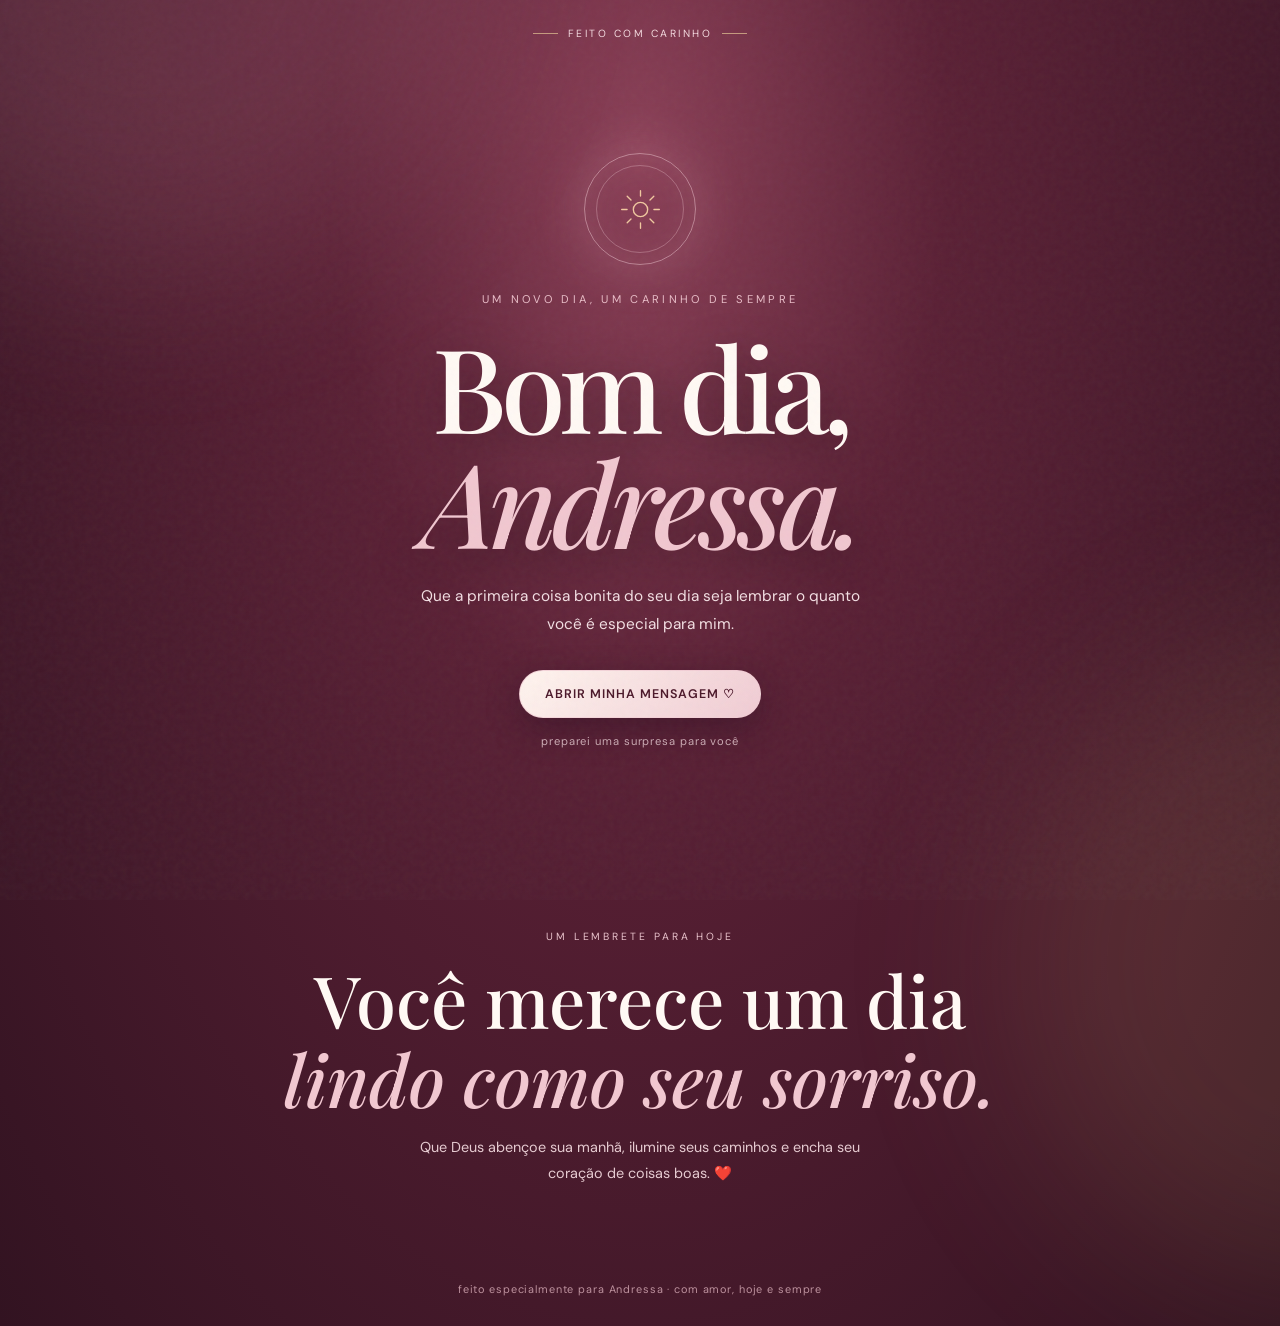
==== index.html @ 8cf6a846 "Add romantic good morning website for Andressa" ====
<!doctype html>
<html lang="pt-BR">
<head>
  <meta charset="utf-8">
  <meta name="viewport" content="width=device-width, initial-scale=1">
  <meta name="theme-color" content="#4b1729">
  <meta name="description" content="Uma mensagem especial de bom dia para Andressa, feita com amor.">
  <title>Bom dia, Andressa ❤️</title>
  <link rel="preconnect" href="https://fonts.googleapis.com">
  <link rel="preconnect" href="https://fonts.gstatic.com" crossorigin>
  <link href="https://fonts.googleapis.com/css2?family=DM+Sans:wght@400;500;600;700&family=Playfair+Display:ital,wght@0,500;0,600;0,700;1,500;1,600&display=swap" rel="stylesheet">
  <style>
    :root {
      --wine: #4b1729; --wine2: #702b43; --rose: #d58a9d;
      --blush: #f5dfe3; --cream: #fff9f4; --ink: #38232a;
      --muted: #8e747b; --gold: #d8b58b;
    }
    * { box-sizing: border-box; }
    html { scroll-behavior: smooth; }
    body {
      margin: 0; min-height: 100vh; color: var(--cream);
      font-family: "DM Sans", sans-serif; overflow-x: hidden;
      background: radial-gradient(ellipse at 50% 12%, #8b4057 0%, #5a2035 34%, #321321 100%);
    }
    body::before {
      content: ""; position: fixed; inset: 0; pointer-events: none; opacity: .13;
      background-image: url("data:image/svg+xml,%3Csvg viewBox='0 0 180 180' xmlns='http://www.w3.org/2000/svg'%3E%3Cfilter id='n'%3E%3CfeTurbulence type='fractalNoise' baseFrequency='.85' numOctaves='3' stitchTiles='stitch'/%3E%3C/filter%3E%3Crect width='100%25' height='100%25' filter='url(%23n)' opacity='.3'/%3E%3C/svg%3E");
      z-index: 5;
    }
    .ambient { position: fixed; width: 42rem; height: 42rem; border-radius: 50%; filter: blur(90px); opacity: .14; pointer-events:none; }
    .ambient.one { background:#f2a4b8; top:-25rem; left:-12rem; }
    .ambient.two { background:#d6a56d; right:-25rem; bottom:-25rem; }
    .topline { position:relative; z-index:2; display:flex; justify-content:center; padding:27px 20px 0; }
    .brand { letter-spacing:.24em; text-transform:uppercase; font-size:.65rem; color:#f4d9df; display:flex; gap:10px; align-items:center; }
    .brand::before,.brand::after { content:""; width:25px; height:1px; background:var(--gold); opacity:.8; }
    main { position:relative; z-index:1; width:min(100% - 36px, 920px); margin:0 auto; }
    .hero { min-height:calc(100svh - 55px); display:flex; flex-direction:column; justify-content:center; align-items:center; text-align:center; padding:48px 0 72px; }
    .eyebrow { color:#e9bdc8; font-size:.7rem; letter-spacing:.3em; text-transform:uppercase; margin:0 0 23px; animation:rise .9s both; }
    h1 { font:500 clamp(3.2rem, 10vw, 7.3rem)/.98 "Playfair Display",serif; letter-spacing:-.055em; margin:0; text-shadow:0 12px 45px #1b091366; animation:rise 1s .1s both; }
    h1 span { color:#f1c7d0; font-style:italic; display:block; }
    .hero-copy { color:#f3dfe3; max-width:470px; line-height:1.8; font-size:.96rem; margin:25px auto 31px; animation:rise 1s .2s both; }
    .sun { width:112px; height:112px; margin:0 auto 27px; position:relative; display:grid; place-items:center; animation:float 6s ease-in-out infinite; }
    .sun::before { content:""; position:absolute; inset:0; border:1px solid #edc5ce88; border-radius:50%; box-shadow:0 0 55px #f0b7c633,inset 0 0 35px #f0b7c622; }
    .sun::after { content:""; position:absolute; inset:12px; border:1px solid #edc5ce55; border-radius:50%; }
    .sun svg { width:43px; height:43px; stroke:#f1c9a0; }
    .primary {
      border:1px solid #f2cbd4aa; color:var(--wine); background:linear-gradient(135deg,#fff5ef,#f0cbd3);
      border-radius:999px; padding:15px 25px; font:600 .78rem "DM Sans",sans-serif;
      letter-spacing:.08em; text-transform:uppercase; cursor:pointer; box-shadow:0 12px 35px #1c091c55;
      transition:transform .25s,box-shadow .25s; animation:rise 1s .3s both;
    }
    .primary:hover { transform:translateY(-3px); box-shadow:0 17px 40px #1c091c77; }
    .primary:focus-visible,.close:focus-visible { outline:3px solid #fff; outline-offset:4px; }
    .hint { margin-top:16px; color:#d9b8c0; font-size:.7rem; letter-spacing:.08em; }
    .section { padding:80px 0; }
    .paper-wrap { max-width:700px; margin:0 auto; color:var(--ink); background:var(--cream); border-radius:5px; padding:clamp(28px,7vw,65px); position:relative; box-shadow:0 30px 90px #18071366; transform:translateY(24px); opacity:0; transition:opacity .8s,transform .8s; }
    .paper-wrap.visible { transform:translateY(0); opacity:1; }
    .paper-wrap::before { content:""; position:absolute; inset:10px; border:1px solid #e8d4ce; pointer-events:none; }
    .letter-kicker { text-align:center; color:#a56d7b; letter-spacing:.25em; text-transform:uppercase; font-size:.63rem; margin:0 0 18px; }
    .letter-title { font:500 clamp(2rem,6vw,3.4rem)/1.1 "Playfair Display",serif; text-align:center; color:var(--wine); margin:0 0 28px; }
    .letter-body { font:400 clamp(1rem,2.2vw,1.13rem)/2 "Playfair Display",serif; color:#5b454b; }
    .letter-body p { margin:0 0 17px; }
    .signature { text-align:right; font:italic 1.65rem "Playfair Display",serif; color:#9a596d; margin-top:28px; }
    .seal { width:48px; height:48px; border-radius:50%; background:var(--wine2); color:#f8dce2; display:grid; place-items:center; margin:32px auto 0; box-shadow:0 5px 18px #4b172933; }
    .closing { text-align:center; padding:45px 0 95px; }
    .closing .small { color:#e8c2cb; text-transform:uppercase; letter-spacing:.28em; font-size:.65rem; }
    .closing h2 { font:500 clamp(2.2rem,7vw,4.5rem)/1.1 "Playfair Display",serif; margin:17px 0; }
    .closing h2 em { color:#f1c7d0; }
    .closing p { color:#e6cbd1; line-height:1.8; max-width:450px; margin:0 auto; font-size:.9rem; }
    footer { text-align:center; color:#bd929e; font-size:.68rem; letter-spacing:.08em; padding:0 20px 30px; }
    .heart { position:fixed; z-index:8; pointer-events:none; color:#f5c5d0; animation:drift 4.5s ease-out forwards; text-shadow:0 0 15px #f8b8ca; }
    .hidden { display:none; }
    .reveal { animation:fadeIn .8s both; }
    @keyframes rise { from { opacity:0; transform:translateY(22px); } to { opacity:1; transform:translateY(0); } }
    @keyframes float { 0%,100% { transform:translateY(0) } 50% { transform:translateY(-11px) } }
    @keyframes fadeIn { from { opacity:0 } to { opacity:1 } }
    @keyframes drift { 0% { opacity:0; transform:translateY(0) scale(.6) rotate(0) } 15% {opacity:.9} 100% {opacity:0; transform:translateY(-105vh) scale(1.3) rotate(28deg)} }
    @media (prefers-reduced-motion: reduce) { *,*::before,*::after { animation-duration:.01ms!important; animation-iteration-count:1!important; scroll-behavior:auto!important; transition-duration:.01ms!important; } }
  </style>
</head>
<body>
  <div class="ambient one"></div><div class="ambient two"></div>
  <header class="topline"><div class="brand">feito com carinho</div></header>
  <main>
    <section class="hero" aria-labelledby="headline">
      <div class="sun" aria-hidden="true">
        <svg viewBox="0 0 48 48" fill="none" stroke-width="1.5" stroke-linecap="round">
          <circle cx="24" cy="24" r="8"/><path d="M24 3v6M24 39v6M3 24h6M39 24h6M9.15 9.15l4.25 4.25m21.2 21.2 4.25 4.25m0-29.7-4.25 4.25m-21.2 21.2-4.25 4.25"/>
        </svg>
      </div>
      <p class="eyebrow">um novo dia, um carinho de sempre</p>
      <h1 id="headline">Bom dia,<span>Andressa.</span></h1>
      <p class="hero-copy">Que a primeira coisa bonita do seu dia seja lembrar o quanto você é especial para mim.</p>
      <button class="primary" id="openLetter" type="button">Abrir minha mensagem <span aria-hidden="true">♡</span></button>
      <div class="hint">preparei uma surpresa para você</div>
    </section>
    <section class="section hidden" id="letterSection" aria-live="polite">
      <article class="paper-wrap" id="letter">
        <p class="letter-kicker">para você, com todo meu amor</p>
        <h2 class="letter-title">Bom dia, meu amor! ❤️</h2>
        <div class="letter-body">
          <p>Bom dia, minha Andressa! ❤️</p>
          <p>Espero que você tenha acordado bem e que hoje encontre motivos para sorrir em cada pequeno momento. Queria poder começar a manhã pertinho de você, te dar um abraço apertado e lembrar pessoalmente o quanto você é importante para mim.</p>
          <p>Que seu dia seja leve, que Deus cuide de cada passo seu e que nunca faltem paz no seu coração, força para conquistar seus sonhos e motivos para ser feliz.</p>
          <p>Mesmo quando a distância ou a correria não deixam a gente ficar juntinho, quero que você saiba que meu carinho está com você. Você é uma parte muito bonita da minha vida.</p>
          <p>Se cuida, aproveita seu dia e não esquece: tem alguém aqui torcendo por você, pensando em você e querendo te ver feliz.</p>
        </div>
        <div class="signature">Com amor, sempre. ♡</div>
        <div class="seal" aria-hidden="true">♡</div>
      </article>
    </section>
    <section class="closing">
      <div class="small">um lembrete para hoje</div>
      <h2>Você merece um dia<br><em>lindo como seu sorriso.</em></h2>
      <p>Que Deus abençoe sua manhã, ilumine seus caminhos e encha seu coração de coisas boas. ❤️</p>
    </section>
  </main>
  <footer>feito especialmente para Andressa · com amor, hoje e sempre</footer>
  <script>
    const button = document.getElementById('openLetter');
    const section = document.getElementById('letterSection');
    const letter = document.getElementById('letter');
    let opened = false;
    button.addEventListener('click', () => {
      if (!opened) {
        opened = true;
        section.classList.remove('hidden');
        requestAnimationFrame(() => {
          letter.classList.add('visible');
          section.scrollIntoView({ behavior: matchMedia('(prefers-reduced-motion: reduce)').matches ? 'auto' : 'smooth', block: 'center' });
        });
        button.innerHTML = 'Mensagem aberta <span aria-hidden="true">♥</span>';
        button.setAttribute('aria-expanded', 'true');
        burstHearts();
      } else {
        section.scrollIntoView({ behavior: 'smooth', block: 'center' });
        burstHearts();
      }
    });
    function burstHearts() {
      const symbols = ['♡','♥','✧','❀'];
      for (let i = 0; i < 18; i++) {
        const el = document.createElement('span');
        el.className = 'heart';
        el.textContent = symbols[Math.floor(Math.random() * symbols.length)];
        el.style.left = (8 + Math.random() * 84) + 'vw';
        el.style.bottom = '-30px';
        el.style.fontSize = (13 + Math.random() * 19) + 'px';
        el.style.animationDuration = (3.2 + Math.random() * 2.2) + 's';
        document.body.appendChild(el);
        el.addEventListener('animationend', () => el.remove(), { once: true });
      }
    }
    const observer = new IntersectionObserver(entries => {
      entries.forEach(entry => {
        if (entry.isIntersecting) entry.target.classList.add('visible');
      });
    }, { threshold: .12 });
    observer.observe(letter);
  </script>
</body>
</html>
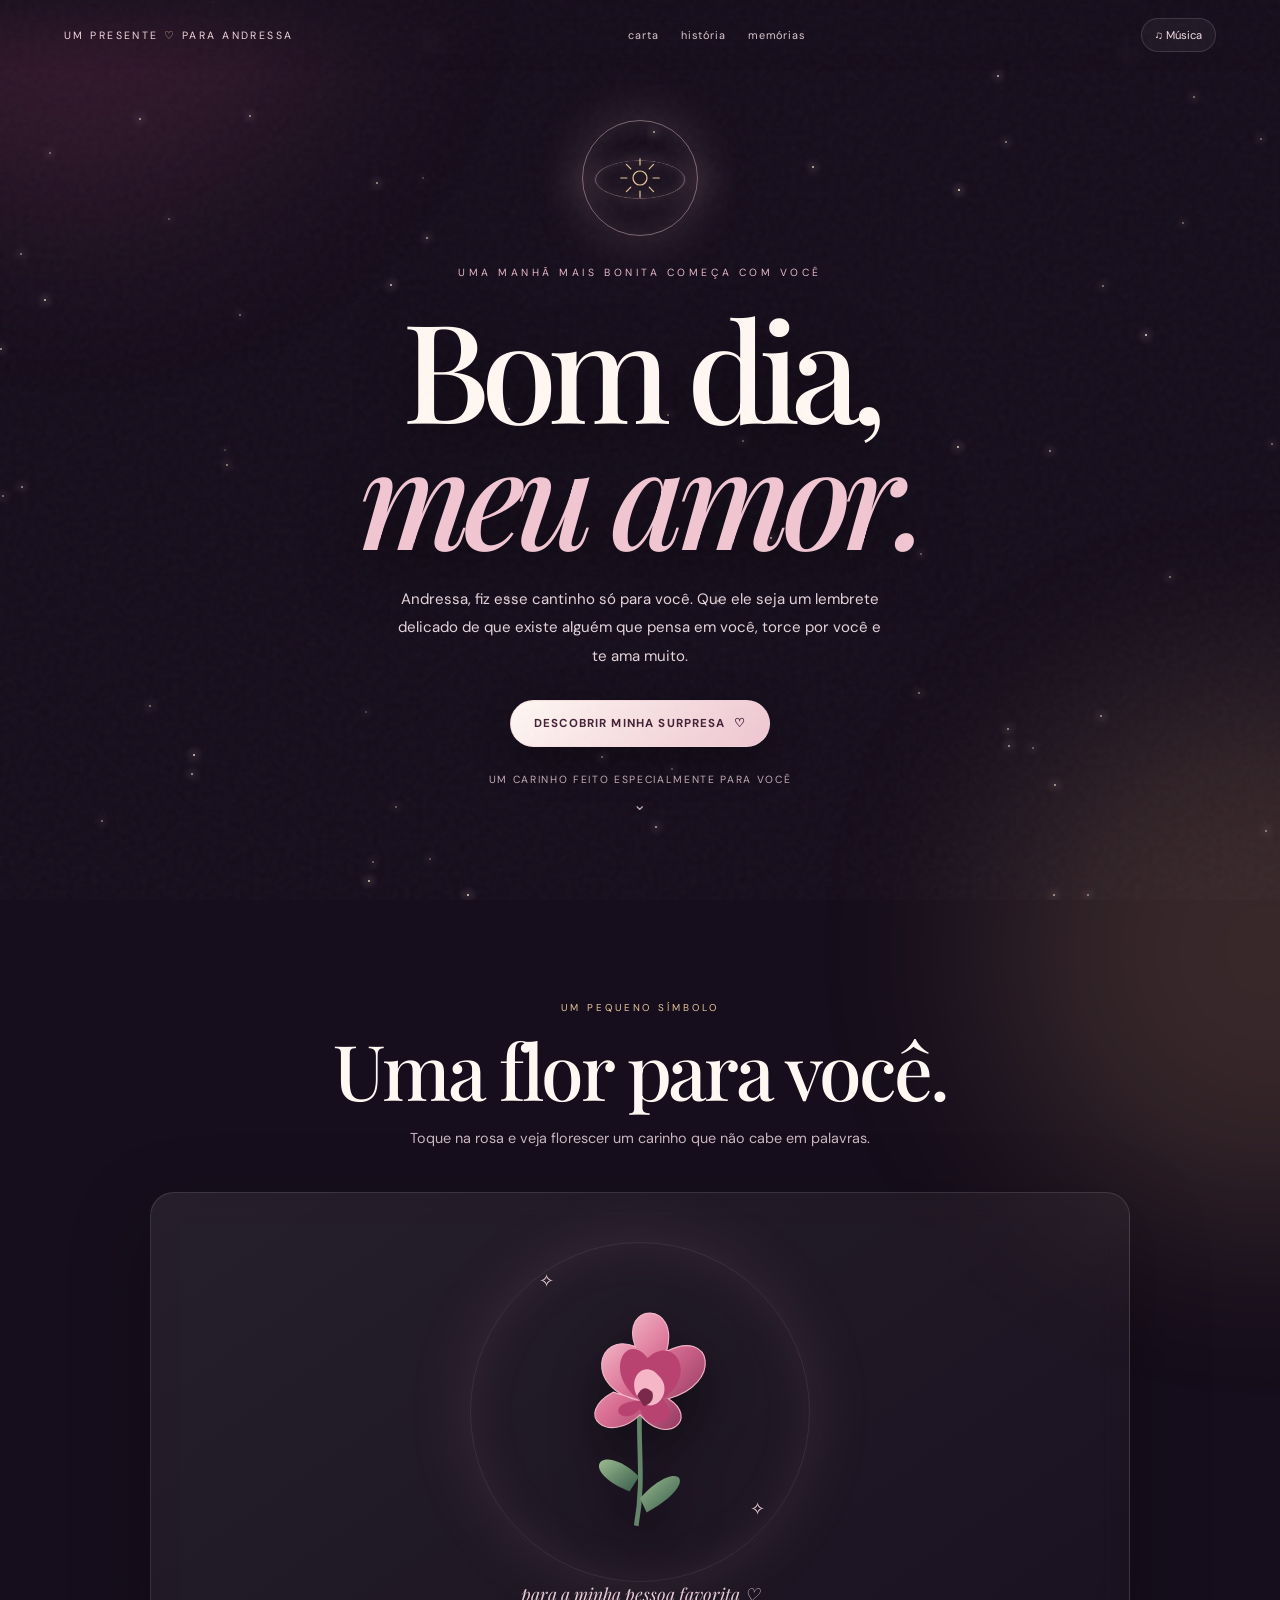
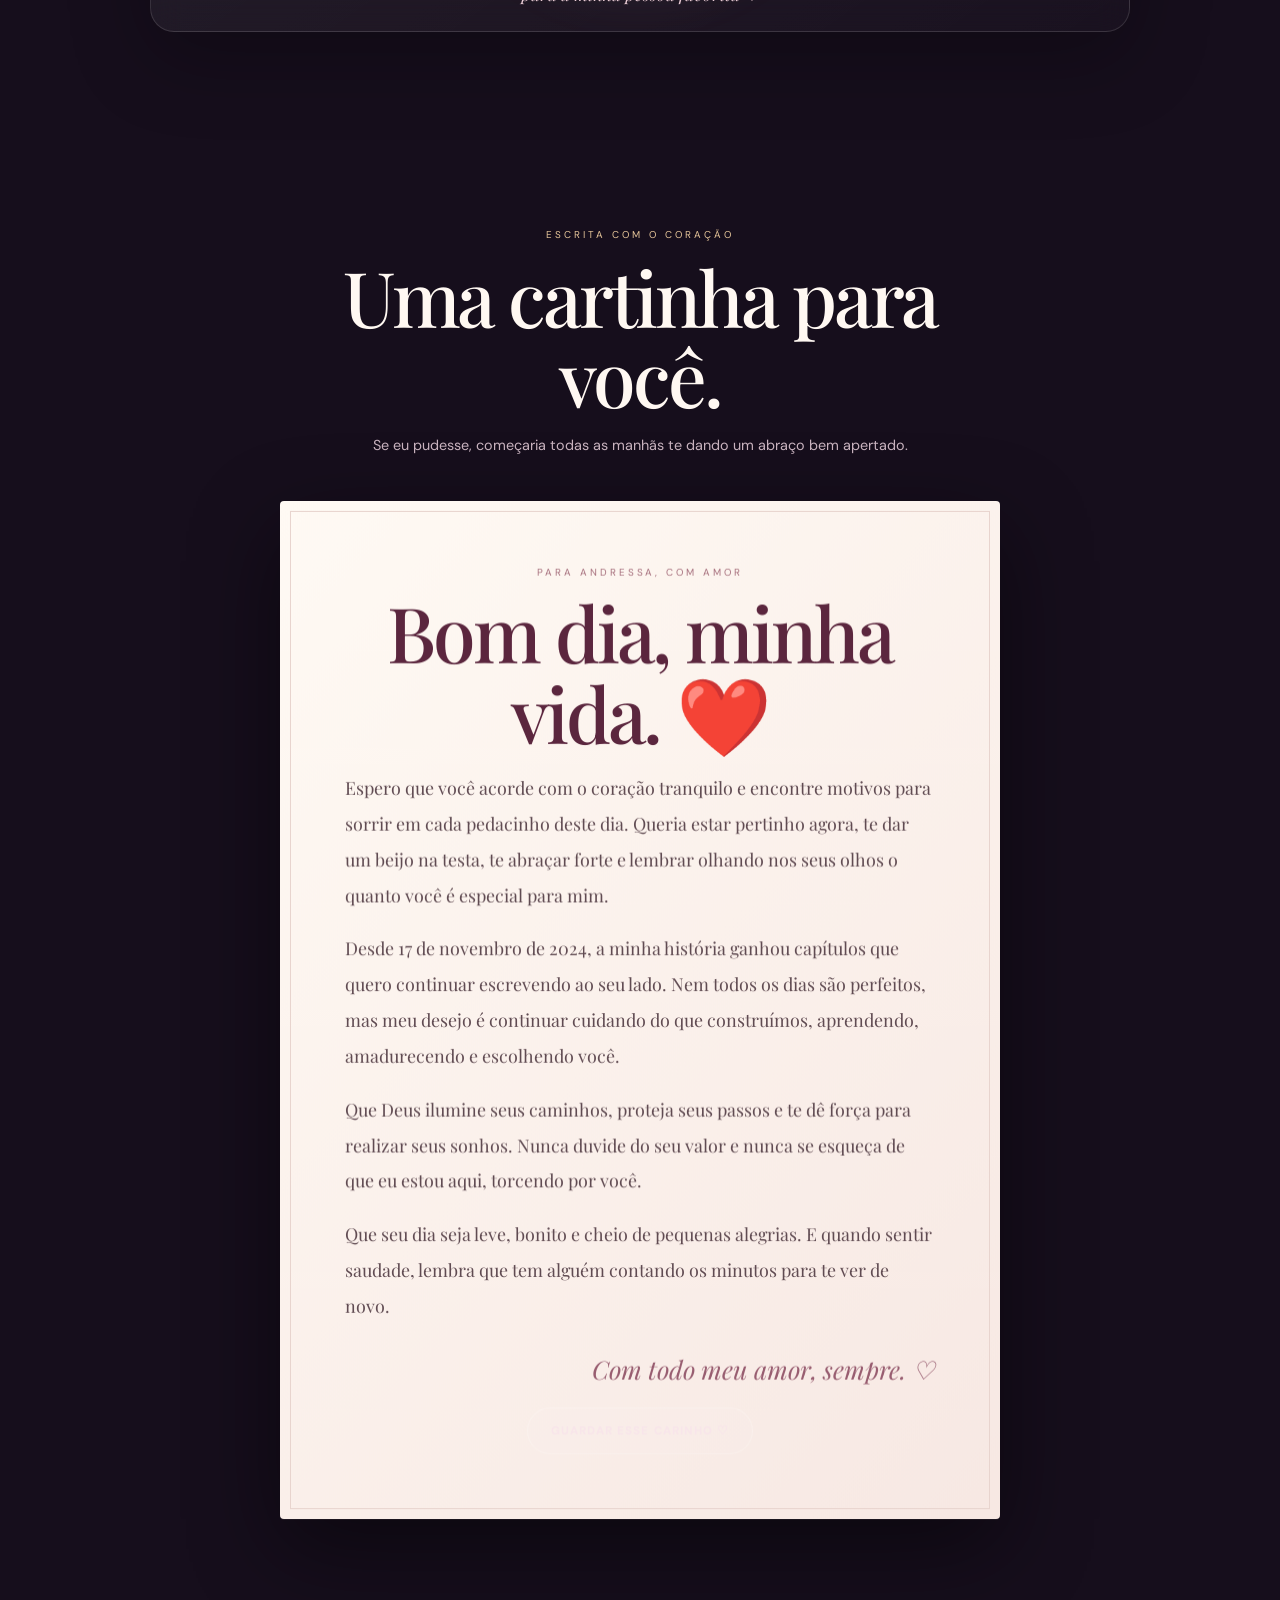
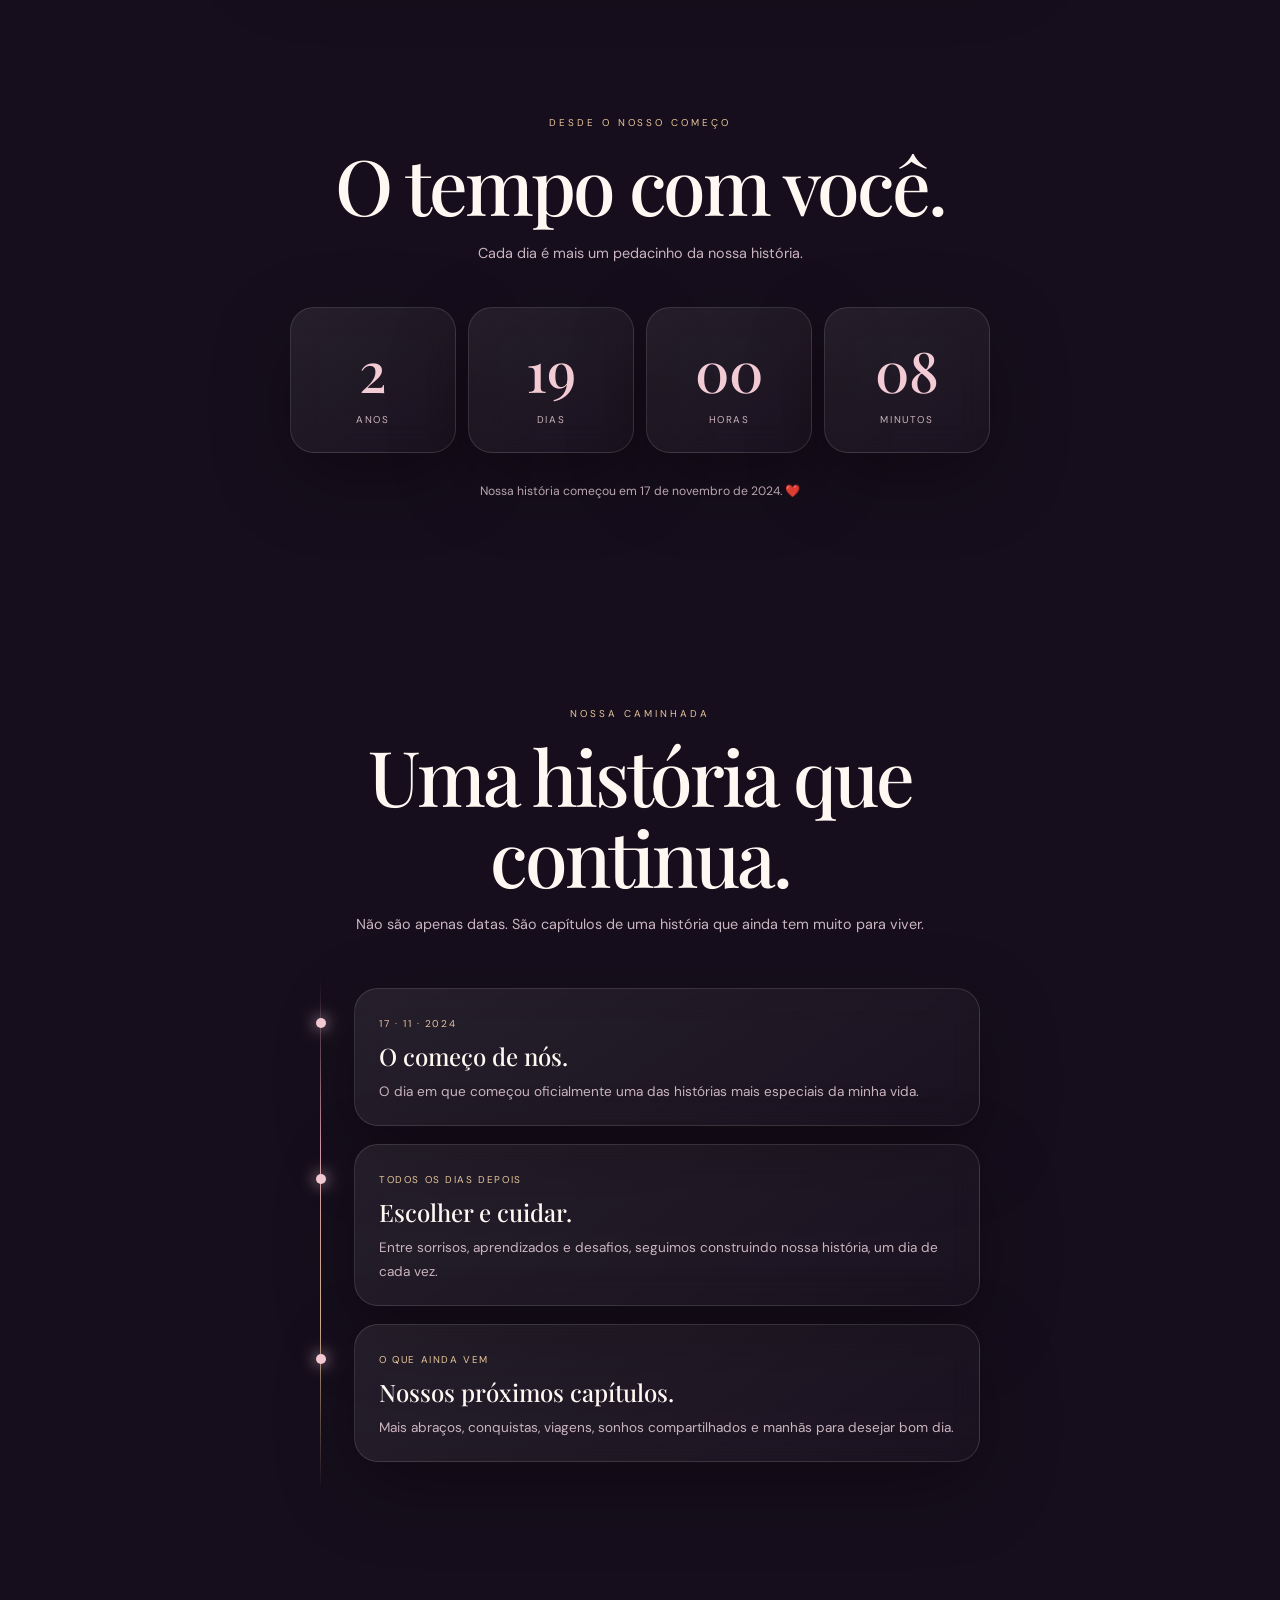
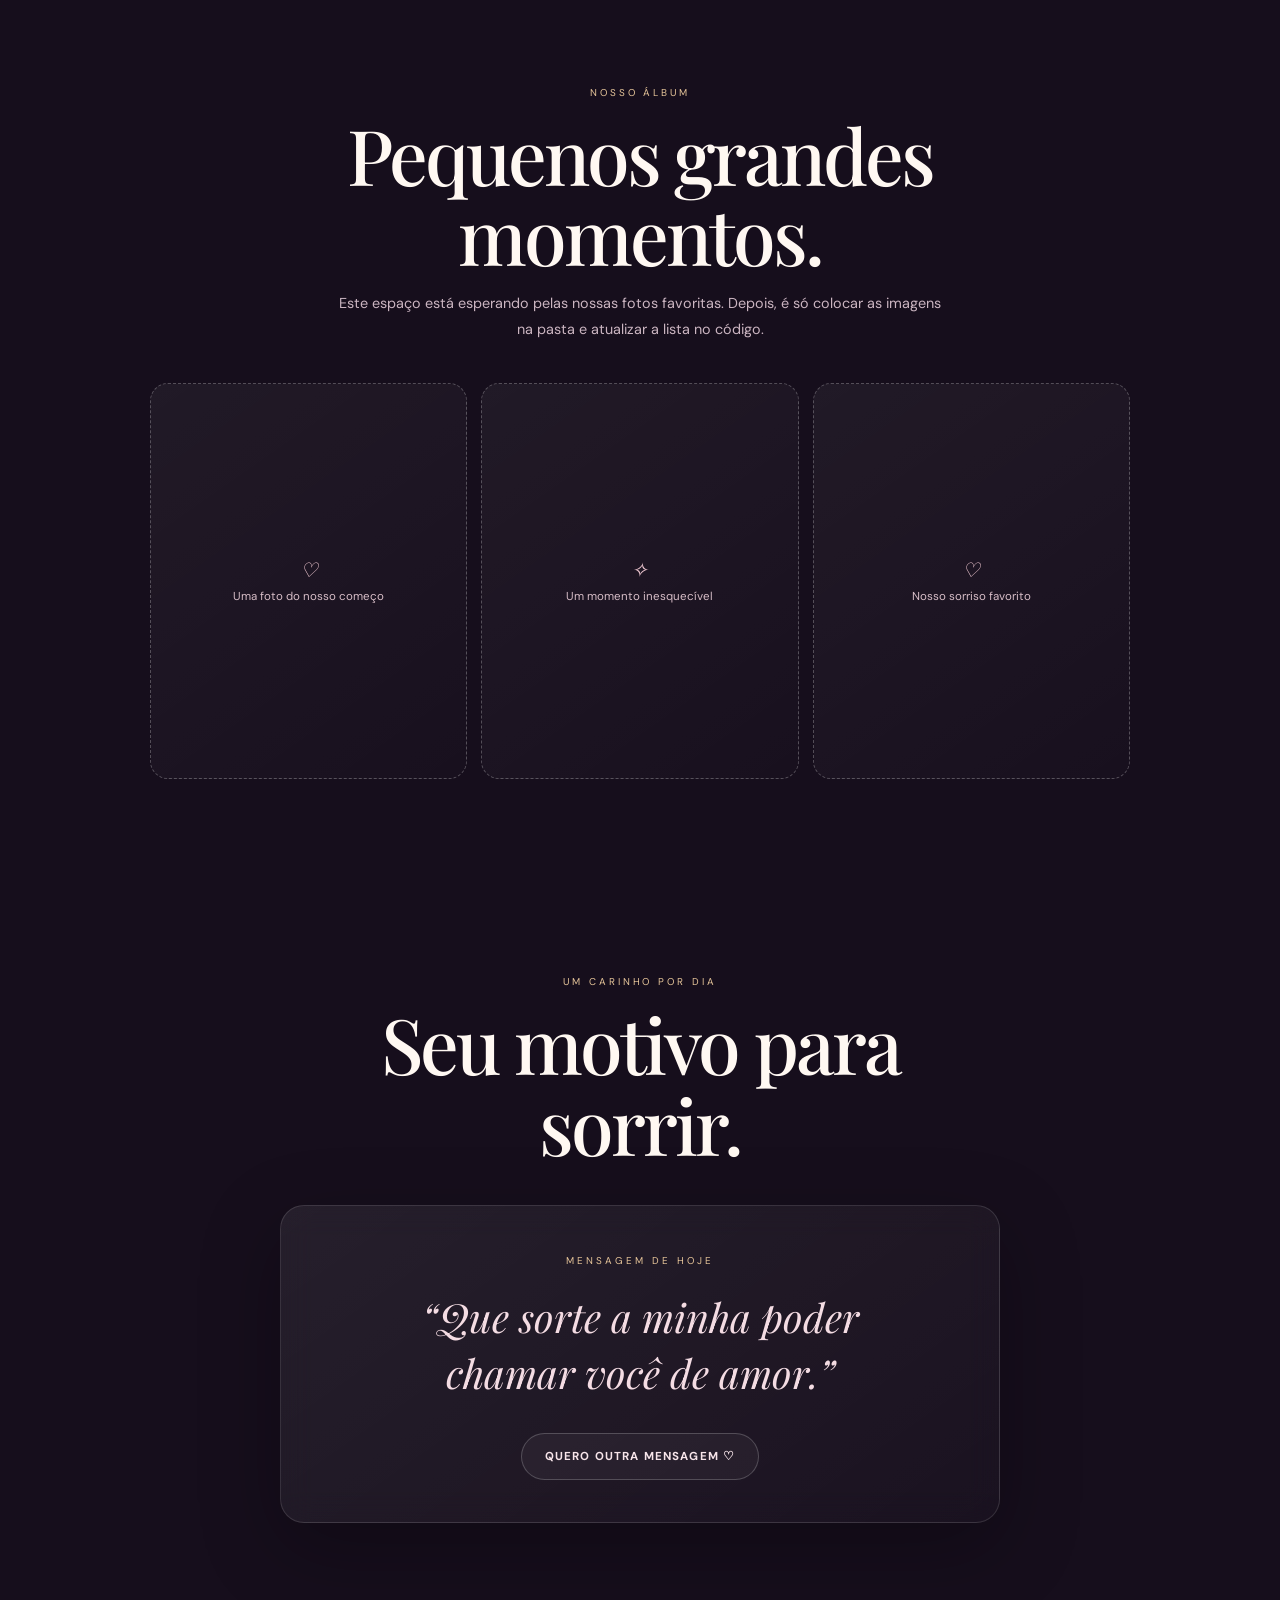
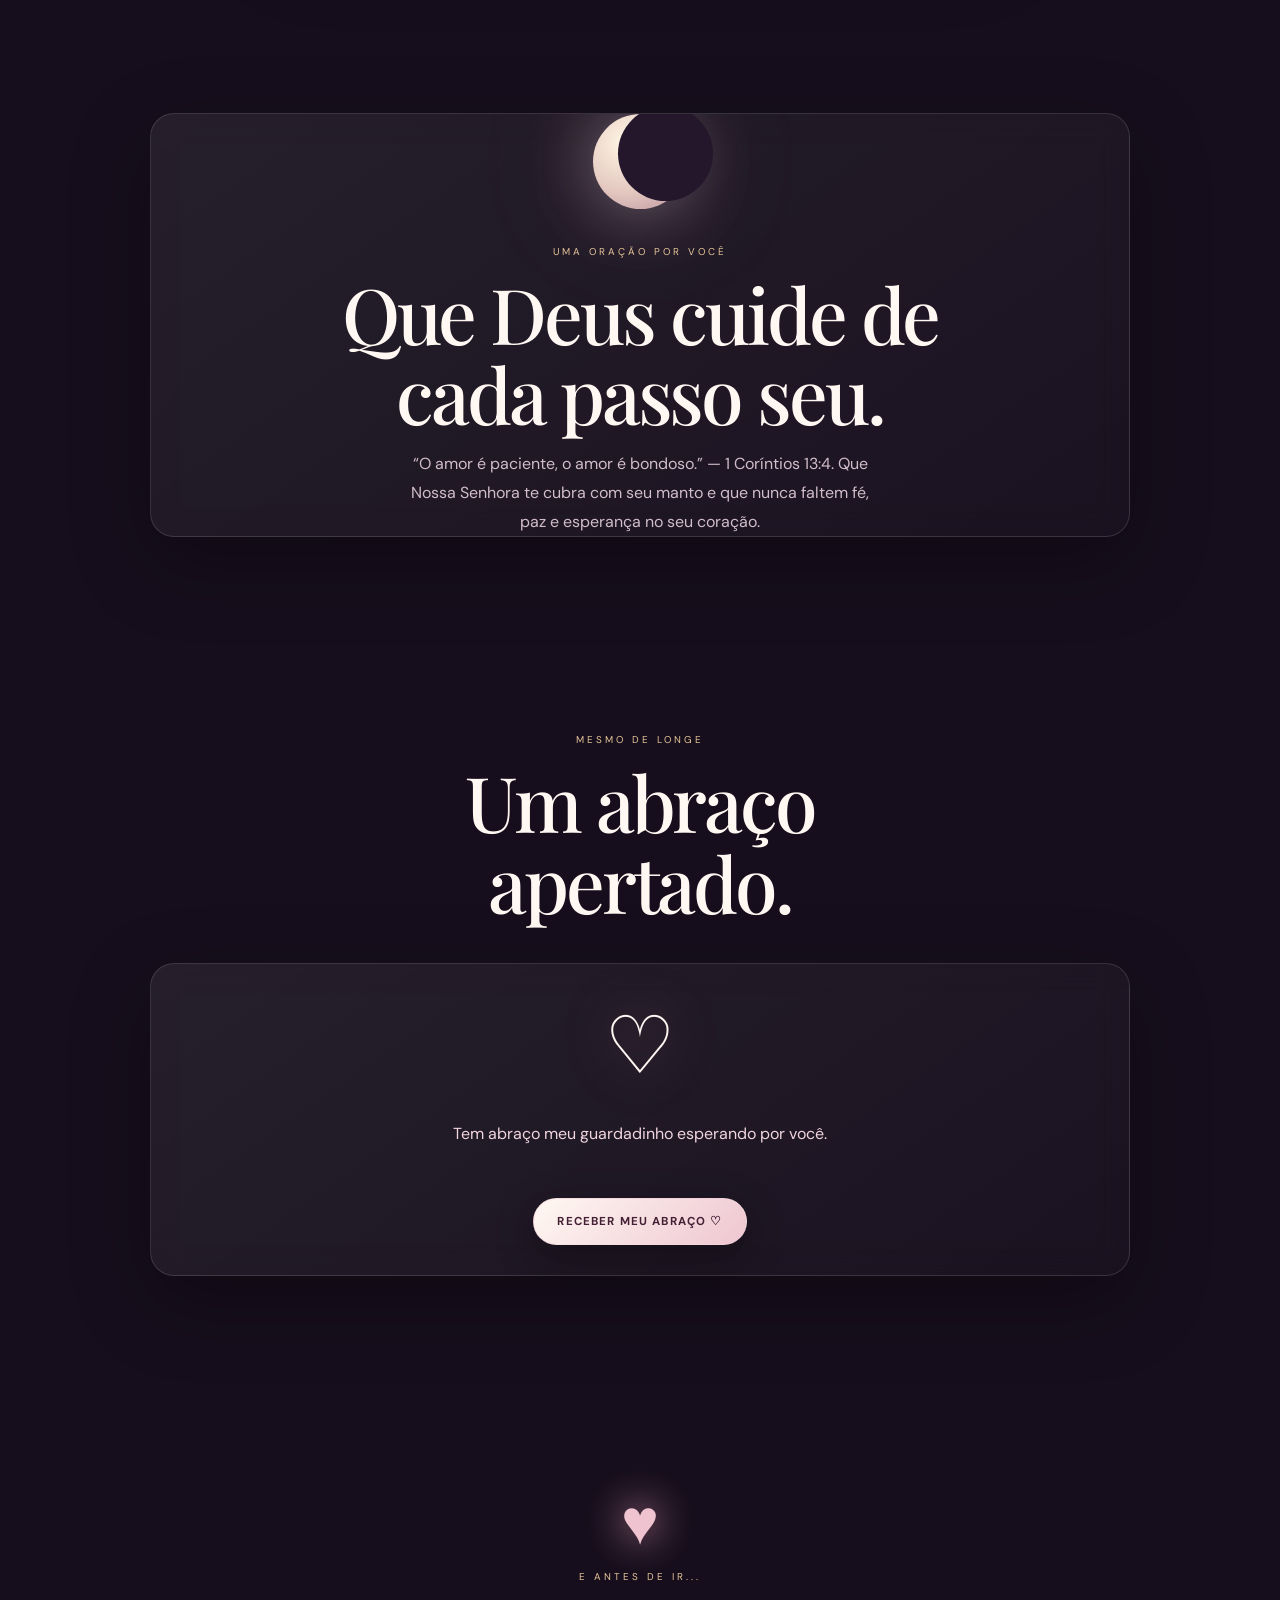
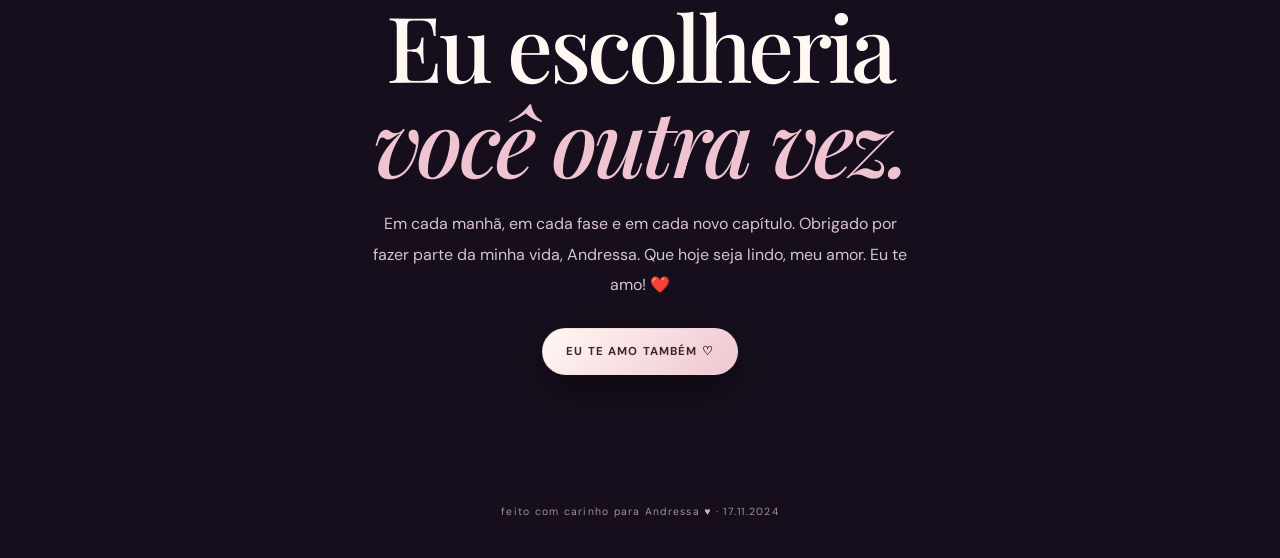
==== commit 41073c9c: "Create premium romantic 3D good morning experience for Andressa" ====
--- a/index.html
+++ b/index.html
@@ -1,162 +1,90 @@
 <!doctype html>
 <html lang="pt-BR">
 <head>
-  <meta charset="utf-8">
-  <meta name="viewport" content="width=device-width, initial-scale=1">
-  <meta name="theme-color" content="#4b1729">
-  <meta name="description" content="Uma mensagem especial de bom dia para Andressa, feita com amor.">
-  <title>Bom dia, Andressa ❤️</title>
-  <link rel="preconnect" href="https://fonts.googleapis.com">
-  <link rel="preconnect" href="https://fonts.gstatic.com" crossorigin>
-  <link href="https://fonts.googleapis.com/css2?family=DM+Sans:wght@400;500;600;700&family=Playfair+Display:ital,wght@0,500;0,600;0,700;1,500;1,600&display=swap" rel="stylesheet">
-  <style>
-    :root {
-      --wine: #4b1729; --wine2: #702b43; --rose: #d58a9d;
-      --blush: #f5dfe3; --cream: #fff9f4; --ink: #38232a;
-      --muted: #8e747b; --gold: #d8b58b;
-    }
-    * { box-sizing: border-box; }
-    html { scroll-behavior: smooth; }
-    body {
-      margin: 0; min-height: 100vh; color: var(--cream);
-      font-family: "DM Sans", sans-serif; overflow-x: hidden;
-      background: radial-gradient(ellipse at 50% 12%, #8b4057 0%, #5a2035 34%, #321321 100%);
-    }
-    body::before {
-      content: ""; position: fixed; inset: 0; pointer-events: none; opacity: .13;
-      background-image: url("data:image/svg+xml,%3Csvg viewBox='0 0 180 180' xmlns='http://www.w3.org/2000/svg'%3E%3Cfilter id='n'%3E%3CfeTurbulence type='fractalNoise' baseFrequency='.85' numOctaves='3' stitchTiles='stitch'/%3E%3C/filter%3E%3Crect width='100%25' height='100%25' filter='url(%23n)' opacity='.3'/%3E%3C/svg%3E");
-      z-index: 5;
-    }
-    .ambient { position: fixed; width: 42rem; height: 42rem; border-radius: 50%; filter: blur(90px); opacity: .14; pointer-events:none; }
-    .ambient.one { background:#f2a4b8; top:-25rem; left:-12rem; }
-    .ambient.two { background:#d6a56d; right:-25rem; bottom:-25rem; }
-    .topline { position:relative; z-index:2; display:flex; justify-content:center; padding:27px 20px 0; }
-    .brand { letter-spacing:.24em; text-transform:uppercase; font-size:.65rem; color:#f4d9df; display:flex; gap:10px; align-items:center; }
-    .brand::before,.brand::after { content:""; width:25px; height:1px; background:var(--gold); opacity:.8; }
-    main { position:relative; z-index:1; width:min(100% - 36px, 920px); margin:0 auto; }
-    .hero { min-height:calc(100svh - 55px); display:flex; flex-direction:column; justify-content:center; align-items:center; text-align:center; padding:48px 0 72px; }
-    .eyebrow { color:#e9bdc8; font-size:.7rem; letter-spacing:.3em; text-transform:uppercase; margin:0 0 23px; animation:rise .9s both; }
-    h1 { font:500 clamp(3.2rem, 10vw, 7.3rem)/.98 "Playfair Display",serif; letter-spacing:-.055em; margin:0; text-shadow:0 12px 45px #1b091366; animation:rise 1s .1s both; }
-    h1 span { color:#f1c7d0; font-style:italic; display:block; }
-    .hero-copy { color:#f3dfe3; max-width:470px; line-height:1.8; font-size:.96rem; margin:25px auto 31px; animation:rise 1s .2s both; }
-    .sun { width:112px; height:112px; margin:0 auto 27px; position:relative; display:grid; place-items:center; animation:float 6s ease-in-out infinite; }
-    .sun::before { content:""; position:absolute; inset:0; border:1px solid #edc5ce88; border-radius:50%; box-shadow:0 0 55px #f0b7c633,inset 0 0 35px #f0b7c622; }
-    .sun::after { content:""; position:absolute; inset:12px; border:1px solid #edc5ce55; border-radius:50%; }
-    .sun svg { width:43px; height:43px; stroke:#f1c9a0; }
-    .primary {
-      border:1px solid #f2cbd4aa; color:var(--wine); background:linear-gradient(135deg,#fff5ef,#f0cbd3);
-      border-radius:999px; padding:15px 25px; font:600 .78rem "DM Sans",sans-serif;
-      letter-spacing:.08em; text-transform:uppercase; cursor:pointer; box-shadow:0 12px 35px #1c091c55;
-      transition:transform .25s,box-shadow .25s; animation:rise 1s .3s both;
-    }
-    .primary:hover { transform:translateY(-3px); box-shadow:0 17px 40px #1c091c77; }
-    .primary:focus-visible,.close:focus-visible { outline:3px solid #fff; outline-offset:4px; }
-    .hint { margin-top:16px; color:#d9b8c0; font-size:.7rem; letter-spacing:.08em; }
-    .section { padding:80px 0; }
-    .paper-wrap { max-width:700px; margin:0 auto; color:var(--ink); background:var(--cream); border-radius:5px; padding:clamp(28px,7vw,65px); position:relative; box-shadow:0 30px 90px #18071366; transform:translateY(24px); opacity:0; transition:opacity .8s,transform .8s; }
-    .paper-wrap.visible { transform:translateY(0); opacity:1; }
-    .paper-wrap::before { content:""; position:absolute; inset:10px; border:1px solid #e8d4ce; pointer-events:none; }
-    .letter-kicker { text-align:center; color:#a56d7b; letter-spacing:.25em; text-transform:uppercase; font-size:.63rem; margin:0 0 18px; }
-    .letter-title { font:500 clamp(2rem,6vw,3.4rem)/1.1 "Playfair Display",serif; text-align:center; color:var(--wine); margin:0 0 28px; }
-    .letter-body { font:400 clamp(1rem,2.2vw,1.13rem)/2 "Playfair Display",serif; color:#5b454b; }
-    .letter-body p { margin:0 0 17px; }
-    .signature { text-align:right; font:italic 1.65rem "Playfair Display",serif; color:#9a596d; margin-top:28px; }
-    .seal { width:48px; height:48px; border-radius:50%; background:var(--wine2); color:#f8dce2; display:grid; place-items:center; margin:32px auto 0; box-shadow:0 5px 18px #4b172933; }
-    .closing { text-align:center; padding:45px 0 95px; }
-    .closing .small { color:#e8c2cb; text-transform:uppercase; letter-spacing:.28em; font-size:.65rem; }
-    .closing h2 { font:500 clamp(2.2rem,7vw,4.5rem)/1.1 "Playfair Display",serif; margin:17px 0; }
-    .closing h2 em { color:#f1c7d0; }
-    .closing p { color:#e6cbd1; line-height:1.8; max-width:450px; margin:0 auto; font-size:.9rem; }
-    footer { text-align:center; color:#bd929e; font-size:.68rem; letter-spacing:.08em; padding:0 20px 30px; }
-    .heart { position:fixed; z-index:8; pointer-events:none; color:#f5c5d0; animation:drift 4.5s ease-out forwards; text-shadow:0 0 15px #f8b8ca; }
-    .hidden { display:none; }
-    .reveal { animation:fadeIn .8s both; }
-    @keyframes rise { from { opacity:0; transform:translateY(22px); } to { opacity:1; transform:translateY(0); } }
-    @keyframes float { 0%,100% { transform:translateY(0) } 50% { transform:translateY(-11px) } }
-    @keyframes fadeIn { from { opacity:0 } to { opacity:1 } }
-    @keyframes drift { 0% { opacity:0; transform:translateY(0) scale(.6) rotate(0) } 15% {opacity:.9} 100% {opacity:0; transform:translateY(-105vh) scale(1.3) rotate(28deg)} }
-    @media (prefers-reduced-motion: reduce) { *,*::before,*::after { animation-duration:.01ms!important; animation-iteration-count:1!important; scroll-behavior:auto!important; transition-duration:.01ms!important; } }
-  </style>
+<meta charset="utf-8"><meta name="viewport" content="width=device-width,initial-scale=1,viewport-fit=cover">
+<meta name="theme-color" content="#160e1c"><meta name="description" content="Uma experiência feita com amor para Andressa.">
+<title>Bom dia, meu amor — Andressa ♡</title>
+<link rel="preconnect" href="https://fonts.googleapis.com"><link rel="preconnect" href="https://fonts.gstatic.com" crossorigin>
+<link href="https://fonts.googleapis.com/css2?family=DM+Sans:wght@400;500;600;700&family=Playfair+Display:ital,wght@0,500;0,600;0,700;1,500;1,600&display=swap" rel="stylesheet">
+<style>
+:root{--night:#160e1c;--wine:#4b2036;--rose:#e6a9b9;--pink:#f5d8df;--cream:#fff8f2;--gold:#e7c69a;--muted:#cbb5c1;--line:#ffffff22;--serif:"Playfair Display",Georgia,serif;--sans:"DM Sans",Arial,sans-serif}
+*{box-sizing:border-box}html{scroll-behavior:smooth;scroll-padding-top:80px}body{margin:0;background:var(--night);color:var(--cream);font-family:var(--sans);overflow-x:hidden}button{font:inherit}a{color:inherit}.noise{position:fixed;inset:0;pointer-events:none;z-index:20;opacity:.07;background-image:url("data:image/svg+xml,%3Csvg viewBox='0 0 180 180' xmlns='http://www.w3.org/2000/svg'%3E%3Cfilter id='n'%3E%3CfeTurbulence type='fractalNoise' baseFrequency='.8' numOctaves='3' stitchTiles='stitch'/%3E%3C/filter%3E%3Crect width='100%25' height='100%25' filter='url(%23n)' opacity='.5'/%3E%3C/svg%3E")}.glow{position:fixed;width:42vw;height:42vw;border-radius:50%;filter:blur(100px);opacity:.18;pointer-events:none;z-index:-1}.glow.a{background:#b34d77;top:-25vw;left:-15vw}.glow.b{background:#d5a06d;right:-20vw;bottom:-25vw}.stars{position:fixed;inset:0;pointer-events:none;z-index:-1;overflow:hidden}.star{position:absolute;width:2px;height:2px;border-radius:50%;background:#fff1d6;box-shadow:0 0 9px 2px #f5d7df77;animation:twinkle var(--t) ease-in-out infinite alternate}
+header{position:fixed;z-index:15;top:0;left:0;right:0;display:flex;align-items:center;justify-content:space-between;padding:18px clamp(18px,5vw,64px);background:linear-gradient(#160e1cbb,transparent);backdrop-filter:blur(8px)}.brand{font-size:.66rem;letter-spacing:.23em;text-transform:uppercase;color:#f2d7df}.brand span{color:var(--gold)}nav{display:flex;gap:22px}nav a{text-decoration:none;font-size:.68rem;color:#ddc9d1;letter-spacing:.08em;transition:color .2s}nav a:hover{color:white}.sound{border:1px solid var(--line);background:#ffffff0b;color:#f7dfe5;border-radius:99px;padding:9px 13px;font-size:.7rem;cursor:pointer}
+main{width:min(100% - 36px,980px);margin:auto}.hero{min-height:100svh;display:grid;place-items:center;text-align:center;padding:110px 0 75px;position:relative}.hero-inner{max-width:760px}.kicker{font-size:.65rem;letter-spacing:.34em;text-transform:uppercase;color:#e7b7c6;margin:0 0 25px}.hero h1{font:500 clamp(3.7rem,11vw,8.6rem)/.92 var(--serif);letter-spacing:-.065em;margin:0;text-shadow:0 15px 55px #0008}.hero h1 em{display:block;color:#f1c6d2;font-weight:500}.hero-copy{max-width:490px;margin:28px auto 30px;line-height:1.9;color:#e6d4db;font-size:.94rem}.sun{width:116px;height:116px;margin:0 auto 30px;position:relative;display:grid;place-items:center;animation:float 7s ease-in-out infinite;perspective:500px}.sun:before,.sun:after{content:"";position:absolute;border:1px solid #f0cbd477;border-radius:50%;inset:0;box-shadow:0 0 55px #e9aabc33,inset 0 0 30px #e9aabc22}.sun:after{inset:13px;transform:rotateX(65deg) rotateZ(20deg)}.sun svg{width:42px;stroke:var(--gold);filter:drop-shadow(0 0 12px #e7c69a88)}.btn{border:1px solid #f3d4dc99;color:#442035;background:linear-gradient(135deg,#fff8f2,#eec6d1);border-radius:99px;padding:15px 23px;font-size:.72rem;font-weight:700;letter-spacing:.1em;text-transform:uppercase;cursor:pointer;box-shadow:0 12px 40px #0005;transition:transform .25s,box-shadow .25s}.btn:hover{transform:translateY(-3px);box-shadow:0 18px 45px #0007}.btn.ghost{background:#ffffff0b;color:#f8e5ea;border-color:#ffffff33;box-shadow:none}.scroll-note{margin-top:26px;color:#c5aab6;font-size:.65rem;letter-spacing:.16em;text-transform:uppercase}.scroll-note span{display:block;margin-top:8px;font-size:1rem;animation:bob 1.5s infinite}
+section.content{padding:95px 0;position:relative}.section-head{text-align:center;margin:0 auto 40px;max-width:620px}.eyebrow{font-size:.62rem;letter-spacing:.3em;text-transform:uppercase;color:var(--gold)}h2{font:500 clamp(2.4rem,7vw,4.8rem)/1.05 var(--serif);letter-spacing:-.04em;margin:13px 0 16px}.section-head p{color:var(--muted);line-height:1.8;font-size:.9rem}.glass{background:linear-gradient(145deg,#ffffff12,#ffffff05);border:1px solid #ffffff20;border-radius:24px;box-shadow:0 25px 80px #0004;backdrop-filter:blur(16px)}
+.rose-stage{min-height:440px;display:grid;place-items:center;position:relative;overflow:hidden}.rose-orbit{position:absolute;width:min(75vw,340px);aspect-ratio:1;border:1px solid #f0c5d322;border-radius:50%;box-shadow:0 0 70px #edabc01c,inset 0 0 50px #edabc015;animation:spin 35s linear infinite}.rose-orbit:before,.rose-orbit:after{content:"✧";position:absolute;color:#f4d7df;font-size:1.1rem}.rose-orbit:before{top:8%;left:20%}.rose-orbit:after{right:13%;bottom:18%}.rose-button{position:relative;width:230px;height:280px;border:0;background:transparent;cursor:pointer;filter:drop-shadow(0 22px 25px #0007);transition:transform .5s}.rose-button:hover{transform:scale(1.05) rotateY(8deg)}.rose-svg{width:100%;height:100%;overflow:visible;animation:float 5s ease-in-out infinite}.rose-caption{position:absolute;bottom:26px;text-align:center;color:#e9cbd4;font:italic 1.1rem var(--serif)}
+.letter{max-width:720px;margin:auto;padding:clamp(28px,7vw,65px);background:linear-gradient(135deg,#fffaf4,#f7e8e3);color:#49333b;border-radius:4px;position:relative;box-shadow:0 30px 90px #0007;transform:rotateX(5deg);transition:transform .7s}.letter:before{content:"";position:absolute;inset:10px;border:1px solid #e8d4ce;pointer-events:none}.letter .eyebrow{text-align:center;color:#a56d7b}.letter h2{text-align:center;color:#5b263e}.letter p{font:400 clamp(1rem,2.3vw,1.12rem)/2 var(--serif);color:#604b52}.signature{text-align:right;font:italic 1.6rem var(--serif);color:#985d70;margin-top:28px}.letter-actions{text-align:center;margin-top:22px}
+.counter{display:grid;grid-template-columns:repeat(4,1fr);gap:12px;max-width:700px;margin:30px auto}.count{padding:24px 8px;text-align:center}.count strong{display:block;font:500 clamp(2rem,6vw,3.5rem) var(--serif);color:#f3cbd5;font-variant-numeric:tabular-nums}.count span{font-size:.62rem;letter-spacing:.16em;text-transform:uppercase;color:#cdb3bf}.since{text-align:center;color:#cbb5c1;font-size:.76rem}
+.timeline{max-width:680px;margin:auto;position:relative;padding:10px 0}.timeline:before{content:"";position:absolute;left:20px;top:0;bottom:0;width:1px;background:linear-gradient(transparent,#d99bad,#d8b58b,transparent)}.moment{position:relative;margin:0 0 18px 54px;padding:22px 24px}.moment:before{content:"";position:absolute;width:10px;height:10px;border-radius:50%;background:#f1c8d2;left:-39px;top:29px;box-shadow:0 0 15px #f1c8d2}.moment small{color:var(--gold);letter-spacing:.16em;text-transform:uppercase;font-size:.62rem}.moment h3{font:500 1.5rem var(--serif);margin:8px 0}.moment p{margin:0;color:var(--muted);font-size:.85rem;line-height:1.7}
+.memories{display:grid;grid-template-columns:repeat(3,1fr);gap:14px}.memory{aspect-ratio:4/5;display:grid;place-items:center;text-align:center;padding:15px;border:1px dashed #ffffff40;border-radius:18px;background:linear-gradient(145deg,#ffffff0d,#ffffff03);color:#d7bdc7;overflow:hidden;position:relative}.memory img{width:100%;height:100%;object-fit:cover;position:absolute;inset:0}.memory span{position:relative;font-size:.72rem;line-height:1.6}.memory b{display:block;font:italic 1.25rem var(--serif);color:#f1c9d3;margin-bottom:6px}
+.daily{text-align:center;padding:42px 25px;max-width:720px;margin:auto}.daily blockquote{font:italic clamp(1.5rem,4vw,2.5rem)/1.4 var(--serif);margin:20px auto;color:#f4dce3;max-width:570px}.daily .btn{margin-top:12px}
+.night-sky{min-height:400px;display:grid;place-items:center;text-align:center;overflow:hidden;position:relative}.moon{width:95px;height:95px;border-radius:50%;background:radial-gradient(circle at 35% 30%,#fff7e5,#e4c8c0 55%,#b78d9b);box-shadow:0 0 70px #e9c5d477,0 0 150px #e9c5d422;margin:0 auto 30px;position:relative}.moon:after{content:"";position:absolute;width:95px;height:95px;border-radius:50%;background:#24172b;left:25px;top:-8px}.night-sky h2{max-width:650px}.night-sky p{color:#d2bdca;line-height:1.8;max-width:480px;margin:auto}
+.hug-area{text-align:center;padding:30px}.hug-heart{font-size:5rem;display:block;filter:drop-shadow(0 0 24px #f1aabe88);animation:heartbeat 1.7s infinite}.hug-message{min-height:56px;color:#f1d6df;line-height:1.7;margin:22px auto;max-width:520px}
+.final{text-align:center;padding:110px 0 100px}.final-heart{font-size:4rem;color:#f0c3d0;text-shadow:0 0 40px #f0a5bd;animation:heartbeat 1.8s infinite}.final h2{font-size:clamp(2.8rem,8vw,5.7rem)}.final h2 em{color:#f0c3d0}.final p{color:#d8c2cd;line-height:1.9;max-width:550px;margin:20px auto 28px}
+footer{text-align:center;padding:30px 15px 40px;color:#a98d9b;font-size:.65rem;letter-spacing:.12em}.footer-heart{color:#e9aabd}
+.reveal{opacity:0;transform:translateY(28px);transition:opacity .8s,transform .8s}.reveal.in{opacity:1;transform:translateY(0)}.petal{position:fixed;z-index:10;top:-35px;pointer-events:none;color:#f0b7c7;text-shadow:0 0 12px #e7a7ba;animation:fall var(--d) linear forwards}
+.toast{position:fixed;z-index:30;bottom:22px;left:50%;transform:translate(-50%,20px);opacity:0;pointer-events:none;background:#fff5f0;color:#512b40;padding:12px 18px;border-radius:99px;font-size:.78rem;box-shadow:0 10px 35px #0006;transition:.3s}.toast.show{opacity:1;transform:translate(-50%,0)}
+@keyframes float{50%{transform:translateY(-12px)}}@keyframes spin{to{transform:rotate(360deg)}}@keyframes twinkle{to{opacity:.2;transform:scale(.5)}}@keyframes rise{from{opacity:0;transform:translateY(22px)}to{opacity:1;transform:none}}@keyframes bob{50%{transform:translateY(5px)}}@keyframes fall{to{transform:translate3d(var(--x),110vh,0) rotate(520deg);opacity:0}}@keyframes heartbeat{0%,100%{transform:scale(1)}12%{transform:scale(1.12)}24%{transform:scale(1)}36%{transform:scale(1.08)}48%{transform:scale(1)}} 
+@media(max-width:650px){header{padding:14px 16px}.brand{font-size:.58rem}nav{gap:11px}nav a{font-size:.58rem}nav a:nth-child(2),nav a:nth-child(3){display:none}.sound{padding:8px 10px}.hero{min-height:94svh}.rose-stage{min-height:380px}.memories{grid-template-columns:repeat(2,1fr)}.memory:last-child{display:none}.counter{grid-template-columns:repeat(2,1fr);max-width:380px}.count{padding:18px 6px}.moment{margin-left:45px;padding:19px}.timeline:before{left:15px}.moment:before{left:-35px}.content{padding:70px 0!important}}
+@media(prefers-reduced-motion:reduce){*,*:before,*:after{animation-duration:.01ms!important;animation-iteration-count:1!important;scroll-behavior:auto!important;transition-duration:.01ms!important}}
+</style>
 </head>
 <body>
-  <div class="ambient one"></div><div class="ambient two"></div>
-  <header class="topline"><div class="brand">feito com carinho</div></header>
-  <main>
-    <section class="hero" aria-labelledby="headline">
-      <div class="sun" aria-hidden="true">
-        <svg viewBox="0 0 48 48" fill="none" stroke-width="1.5" stroke-linecap="round">
-          <circle cx="24" cy="24" r="8"/><path d="M24 3v6M24 39v6M3 24h6M39 24h6M9.15 9.15l4.25 4.25m21.2 21.2 4.25 4.25m0-29.7-4.25 4.25m-21.2 21.2-4.25 4.25"/>
-        </svg>
-      </div>
-      <p class="eyebrow">um novo dia, um carinho de sempre</p>
-      <h1 id="headline">Bom dia,<span>Andressa.</span></h1>
-      <p class="hero-copy">Que a primeira coisa bonita do seu dia seja lembrar o quanto você é especial para mim.</p>
-      <button class="primary" id="openLetter" type="button">Abrir minha mensagem <span aria-hidden="true">♡</span></button>
-      <div class="hint">preparei uma surpresa para você</div>
-    </section>
-    <section class="section hidden" id="letterSection" aria-live="polite">
-      <article class="paper-wrap" id="letter">
-        <p class="letter-kicker">para você, com todo meu amor</p>
-        <h2 class="letter-title">Bom dia, meu amor! ❤️</h2>
-        <div class="letter-body">
-          <p>Bom dia, minha Andressa! ❤️</p>
-          <p>Espero que você tenha acordado bem e que hoje encontre motivos para sorrir em cada pequeno momento. Queria poder começar a manhã pertinho de você, te dar um abraço apertado e lembrar pessoalmente o quanto você é importante para mim.</p>
-          <p>Que seu dia seja leve, que Deus cuide de cada passo seu e que nunca faltem paz no seu coração, força para conquistar seus sonhos e motivos para ser feliz.</p>
-          <p>Mesmo quando a distância ou a correria não deixam a gente ficar juntinho, quero que você saiba que meu carinho está com você. Você é uma parte muito bonita da minha vida.</p>
-          <p>Se cuida, aproveita seu dia e não esquece: tem alguém aqui torcendo por você, pensando em você e querendo te ver feliz.</p>
-        </div>
-        <div class="signature">Com amor, sempre. ♡</div>
-        <div class="seal" aria-hidden="true">♡</div>
-      </article>
-    </section>
-    <section class="closing">
-      <div class="small">um lembrete para hoje</div>
-      <h2>Você merece um dia<br><em>lindo como seu sorriso.</em></h2>
-      <p>Que Deus abençoe sua manhã, ilumine seus caminhos e encha seu coração de coisas boas. ❤️</p>
-    </section>
-  </main>
-  <footer>feito especialmente para Andressa · com amor, hoje e sempre</footer>
-  <script>
-    const button = document.getElementById('openLetter');
-    const section = document.getElementById('letterSection');
-    const letter = document.getElementById('letter');
-    let opened = false;
-    button.addEventListener('click', () => {
-      if (!opened) {
-        opened = true;
-        section.classList.remove('hidden');
-        requestAnimationFrame(() => {
-          letter.classList.add('visible');
-          section.scrollIntoView({ behavior: matchMedia('(prefers-reduced-motion: reduce)').matches ? 'auto' : 'smooth', block: 'center' });
-        });
-        button.innerHTML = 'Mensagem aberta <span aria-hidden="true">♥</span>';
-        button.setAttribute('aria-expanded', 'true');
-        burstHearts();
-      } else {
-        section.scrollIntoView({ behavior: 'smooth', block: 'center' });
-        burstHearts();
-      }
-    });
-    function burstHearts() {
-      const symbols = ['♡','♥','✧','❀'];
-      for (let i = 0; i < 18; i++) {
-        const el = document.createElement('span');
-        el.className = 'heart';
-        el.textContent = symbols[Math.floor(Math.random() * symbols.length)];
-        el.style.left = (8 + Math.random() * 84) + 'vw';
-        el.style.bottom = '-30px';
-        el.style.fontSize = (13 + Math.random() * 19) + 'px';
-        el.style.animationDuration = (3.2 + Math.random() * 2.2) + 's';
-        document.body.appendChild(el);
-        el.addEventListener('animationend', () => el.remove(), { once: true });
-      }
-    }
-    const observer = new IntersectionObserver(entries => {
-      entries.forEach(entry => {
-        if (entry.isIntersecting) entry.target.classList.add('visible');
-      });
-    }, { threshold: .12 });
-    observer.observe(letter);
-  </script>
-</body>
-</html>+<div class="noise"></div><div class="glow a"></div><div class="glow b"></div><div class="stars" id="stars"></div>
+<header><div class="brand">um presente <span>♡</span> para Andressa</div><nav><a href="#carta">carta</a><a href="#historia">história</a><a href="#memorias">memórias</a></nav><button class="sound" id="musicBtn" type="button" aria-label="Ativar música">♫ Música</button></header>
+<main>
+<section class="hero">
+<div class="hero-inner">
+<div class="sun" aria-hidden="true"><svg viewBox="0 0 48 48" fill="none" stroke-width="1.4" stroke-linecap="round"><circle cx="24" cy="24" r="8"/><path d="M24 2v7m0 30v7M2 24h7m30 0h7M8.5 8.5l5 5m21 21 5 5m0-31-5 5m-21 21-5 5"/></svg></div>
+<p class="kicker">uma manhã mais bonita começa com você</p>
+<h1>Bom dia,<em>meu amor.</em></h1>
+<p class="hero-copy">Andressa, fiz esse cantinho só para você. Que ele seja um lembrete delicado de que existe alguém que pensa em você, torce por você e te ama muito.</p>
+<button class="btn" id="startBtn">Descobrir minha surpresa&nbsp; ♡</button><div class="scroll-note">um carinho feito especialmente para você<span>⌄</span></div>
+</div></section>
+<section class="content reveal" id="rosa"><div class="section-head"><span class="eyebrow">um pequeno símbolo</span><h2>Uma flor para você.</h2><p>Toque na rosa e veja florescer um carinho que não cabe em palavras.</p></div>
+<div class="rose-stage glass"><div class="rose-orbit"></div><button class="rose-button" id="roseBtn" aria-label="Fazer a rosa florescer">
+<svg class="rose-svg" viewBox="0 0 230 280" xmlns="http://www.w3.org/2000/svg"><defs><linearGradient id="petal" x1="0" y1="0" x2="1" y2="1"><stop stop-color="#ffd5df"/><stop offset=".5" stop-color="#d86c91"/><stop offset="1" stop-color="#812d53"/></linearGradient><linearGradient id="leaf" x1="0" y1="0" x2="1" y2="1"><stop stop-color="#9dbb91"/><stop offset="1" stop-color="#355b49"/></linearGradient></defs><path d="M115 130 C112 175 120 210 111 260" stroke="#63866b" stroke-width="5" fill="none"/><path d="M114 208 C75 170 47 201 104 224Z" fill="url(#leaf)"/><path d="M115 231 C154 187 183 212 122 246Z" fill="url(#leaf)"/><g id="bloom"><path d="M115 128 C55 116 69 54 110 71 C93 24 158 22 143 76 C192 51 202 111 145 126 C178 147 143 177 115 143 C82 175 43 143 87 119Z" fill="url(#petal)" stroke="#f4b4c7" stroke-width="1.2"/><path d="M115 128 C75 99 100 54 123 83 C151 57 177 101 139 126 C160 150 124 164 115 137 C96 158 75 129 115 128Z" fill="#b94370"/><path d="M115 128 C98 105 120 83 135 102 C151 118 131 144 115 128Z" fill="#f5b6c8"/><path d="M112 123 Q118 109 128 119 Q131 130 119 134Z" fill="#7b294b"/></g></svg></button><div class="rose-caption" id="roseCaption">para a minha pessoa favorita ♡</div></div></section>
+<section class="content reveal" id="carta"><div class="section-head"><span class="eyebrow">escrita com o coração</span><h2>Uma cartinha para você.</h2><p>Se eu pudesse, começaria todas as manhãs te dando um abraço bem apertado.</p></div>
+<article class="letter"><div class="eyebrow">para Andressa, com amor</div><h2>Bom dia, minha vida. ❤️</h2>
+<p>Espero que você acorde com o coração tranquilo e encontre motivos para sorrir em cada pedacinho deste dia. Queria estar pertinho agora, te dar um beijo na testa, te abraçar forte e lembrar olhando nos seus olhos o quanto você é especial para mim.</p>
+<p>Desde 17 de novembro de 2024, a minha história ganhou capítulos que quero continuar escrevendo ao seu lado. Nem todos os dias são perfeitos, mas meu desejo é continuar cuidando do que construímos, aprendendo, amadurecendo e escolhendo você.</p>
+<p>Que Deus ilumine seus caminhos, proteja seus passos e te dê força para realizar seus sonhos. Nunca duvide do seu valor e nunca se esqueça de que eu estou aqui, torcendo por você.</p>
+<p>Que seu dia seja leve, bonito e cheio de pequenas alegrias. E quando sentir saudade, lembra que tem alguém contando os minutos para te ver de novo.</p>
+<div class="signature">Com todo meu amor, sempre. ♡</div><div class="letter-actions"><button class="btn ghost" id="letterHeart">Guardar esse carinho ♡</button></div></article></section>
+<section class="content reveal" id="tempo"><div class="section-head"><span class="eyebrow">desde o nosso começo</span><h2>O tempo com você.</h2><p>Cada dia é mais um pedacinho da nossa história.</p></div>
+<div class="counter"><div class="count glass"><strong id="years">0</strong><span>anos</span></div><div class="count glass"><strong id="days">0</strong><span>dias</span></div><div class="count glass"><strong id="hours">00</strong><span>horas</span></div><div class="count glass"><strong id="minutes">00</strong><span>minutos</span></div></div><p class="since">Nossa história começou em 17 de novembro de 2024. ❤️</p></section>
+<section class="content reveal" id="historia"><div class="section-head"><span class="eyebrow">nossa caminhada</span><h2>Uma história que continua.</h2><p>Não são apenas datas. São capítulos de uma história que ainda tem muito para viver.</p></div>
+<div class="timeline"><article class="moment glass"><small>17 · 11 · 2024</small><h3>O começo de nós.</h3><p>O dia em que começou oficialmente uma das histórias mais especiais da minha vida.</p></article><article class="moment glass"><small>todos os dias depois</small><h3>Escolher e cuidar.</h3><p>Entre sorrisos, aprendizados e desafios, seguimos construindo nossa história, um dia de cada vez.</p></article><article class="moment glass"><small>o que ainda vem</small><h3>Nossos próximos capítulos.</h3><p>Mais abraços, conquistas, viagens, sonhos compartilhados e manhãs para desejar bom dia.</p></article></div></section>
+<section class="content reveal" id="memorias"><div class="section-head"><span class="eyebrow">nosso álbum</span><h2>Pequenos grandes momentos.</h2><p>Este espaço está esperando pelas nossas fotos favoritas. Depois, é só colocar as imagens na pasta e atualizar a lista no código.</p></div>
+<div class="memories" id="gallery"><div class="memory"><span><b>♡</b>Uma foto do nosso começo</span></div><div class="memory"><span><b>✧</b>Um momento inesquecível</span></div><div class="memory"><span><b>♡</b>Nosso sorriso favorito</span></div></div></section>
+<section class="content reveal"><div class="section-head"><span class="eyebrow">um carinho por dia</span><h2>Seu motivo para sorrir.</h2></div><div class="daily glass"><span class="eyebrow">mensagem de hoje</span><blockquote id="dailyQuote">“Meu lugar favorito sempre vai ser onde você estiver.”</blockquote><button class="btn ghost" id="newQuote">Quero outra mensagem ♡</button></div></section>
+<section class="content reveal"><div class="night-sky glass"><div><div class="moon"></div><span class="eyebrow">uma oração por você</span><h2>Que Deus cuide de cada passo seu.</h2><p>“O amor é paciente, o amor é bondoso.” — 1 Coríntios 13:4. Que Nossa Senhora te cubra com seu manto e que nunca faltem fé, paz e esperança no seu coração.</p></div></div></section>
+<section class="content reveal"><div class="section-head"><span class="eyebrow">mesmo de longe</span><h2>Um abraço apertado.</h2></div><div class="hug-area glass"><span class="hug-heart">♡</span><p class="hug-message" id="hugMessage">Tem abraço meu guardadinho esperando por você.</p><button class="btn" id="hugBtn">Receber meu abraço ♡</button></div></section>
+<section class="final reveal"><div class="final-heart">♥</div><span class="eyebrow">e antes de ir...</span><h2>Eu escolheria<br><em>você outra vez.</em></h2><p>Em cada manhã, em cada fase e em cada novo capítulo. Obrigado por fazer parte da minha vida, Andressa. Que hoje seja lindo, meu amor. Eu te amo! ❤️</p><button class="btn" id="finalBtn">Eu te amo também ♡</button></section>
+</main>
+<footer>feito com carinho para Andressa <span class="footer-heart">♥</span> · 17.11.2024</footer><div class="toast" id="toast" role="status" aria-live="polite"></div>
+<audio id="music" preload="none" loop src="assets/nossa-musica.mp3"></audio>
+<script>
+const CONFIG={startDate:"2024-11-17T00:00:00",photos:[],musicPath:"assets/nossa-musica.mp3"};
+const reduce=matchMedia("(prefers-reduced-motion: reduce)").matches;
+const stars=document.getElementById("stars");
+for(let i=0;i<65;i++){const s=document.createElement("i");s.className="star";s.style.left=Math.random()*100+"%";s.style.top=Math.random()*100+"%";s.style.opacity=.25+Math.random()*.7;s.style.setProperty("--t",(2+Math.random()*4)+"s");stars.appendChild(s)}
+const toast=document.getElementById("toast");let toastTimer;
+function notify(t){toast.textContent=t;toast.classList.add("show");clearTimeout(toastTimer);toastTimer=setTimeout(()=>toast.classList.remove("show"),2600)}
+function petals(n=18){if(reduce)return;const symbols=["✿","♡","❀","✧"];for(let i=0;i<n;i++){const p=document.createElement("span");p.className="petal";p.textContent=symbols[Math.floor(Math.random()*symbols.length)];p.style.left=Math.random()*100+"vw";p.style.setProperty("--x",(Math.random()*180-90)+"px");p.style.setProperty("--d",(4+Math.random()*4)+"s");p.style.fontSize=(12+Math.random()*15)+"px";document.body.appendChild(p);p.addEventListener("animationend",()=>p.remove(),{once:true})}}
+document.getElementById("startBtn").addEventListener("click",()=>{document.getElementById("rosa").scrollIntoView({behavior:reduce?"auto":"smooth"});petals(24)});
+document.getElementById("roseBtn").addEventListener("click",()=>{const bloom=document.getElementById("bloom");bloom.animate([{transform:"scale(.65) rotate(-18deg)"},{transform:"scale(1.12) rotate(8deg)"},{transform:"scale(1) rotate(0)"}],{duration:900,easing:"cubic-bezier(.2,.8,.2,1)"});document.getElementById("roseCaption").textContent="Assim como essa flor, meu carinho por você floresce todos os dias. ♡";petals(22)});
+document.getElementById("letterHeart").addEventListener("click",()=>{notify("Esse carinho é todinho seu, meu amor. ♡");petals(12)});
+function updateCounter(){const start=new Date(CONFIG.startDate),now=new Date();let y=now.getFullYear()-start.getFullYear();let anniversary=new Date(start);anniversary.setFullYear(start.getFullYear()+y);if(now<anniversary)y--;const next=new Date(start);next.setFullYear(start.getFullYear()+y);const elapsed=now-next;const d=Math.floor(elapsed/86400000),h=Math.floor(elapsed%86400000/3600000),m=Math.floor(elapsed%3600000/60000);document.getElementById("years").textContent=y;document.getElementById("days").textContent=d;document.getElementById("hours").textContent=String(h).padStart(2,"0");document.getElementById("minutes").textContent=String(m).padStart(2,"0")}
+updateCounter();setInterval(updateCounter,30000);
+const quotes=["Meu lugar favorito sempre vai ser onde você estiver.","Seu sorriso é uma das minhas partes favoritas da vida.","Eu escolheria você de novo, em todos os começos.","Que sorte a minha poder chamar você de amor.","Você faz até os dias comuns terem algo especial.","Meu pensamento mais bonito hoje tem seu nome.","Que nunca faltem motivos para a gente sorrir juntinho.","Você é meu presente favorito da vida.","Quero ser abraço, cuidado e paz nos seus dias.","Ainda temos tantas manhãs bonitas para viver."];
+const dayIndex=Math.floor(Date.now()/86400000)%quotes.length;let lastQuote=dayIndex;document.getElementById("dailyQuote").textContent="“"+quotes[dayIndex]+"”";
+document.getElementById("newQuote").addEventListener("click",()=>{let n;do{n=Math.floor(Math.random()*quotes.length)}while(n===lastQuote);lastQuote=n;const q=document.getElementById("dailyQuote");q.animate([{opacity:0,transform:"translateY(8px)"},{opacity:1,transform:"none"}],{duration:450});q.textContent="“"+quotes[n]+"”";petals(8)});
+document.getElementById("hugBtn").addEventListener("click",()=>{document.getElementById("hugMessage").textContent="Fecha os olhos por um instante e imagina meus braços te envolvendo. Um abraço demorado, daqueles que dizem tudo sem precisar falar. Eu te amo! ❤️";petals(30)});
+document.getElementById("finalBtn").addEventListener("click",()=>{notify("Eu te amo mais do que cabe nesta página, Andressa! ❤️");petals(45)});
+const music=document.getElementById("music"),musicBtn=document.getElementById("musicBtn");let musicReady=false;
+musicBtn.addEventListener("click",async()=>{if(!musicReady){try{await music.play();musicReady=true;musicBtn.textContent="Ⅱ Pausar";notify("Música ativada ♡")}catch(e){notify("Adicione sua música em assets/nossa-musica.mp3 para ativar.");}}else if(music.paused){await music.play();musicBtn.textContent="Ⅱ Pausar"}else{music.pause();musicBtn.textContent="♫ Música"}});
+const gallery=document.getElementById("gallery");if(CONFIG.photos.length){gallery.innerHTML="";CONFIG.photos.slice(0,20).forEach((src,i)=>{const card=document.createElement("div");card.className="memory";const img=document.createElement("img");img.src=src;img.alt="Memória especial do casal "+(i+1);img.loading="lazy";card.appendChild(img);gallery.appendChild(card)})}
+const observer=new IntersectionObserver(entries=>entries.forEach(e=>{if(e.isIntersecting){e.target.classList.add("in");observer.unobserve(e.target)}}),{threshold:.12});document.querySelectorAll(".reveal").forEach(el=>observer.observe(el));
+</script>
+</body></html>
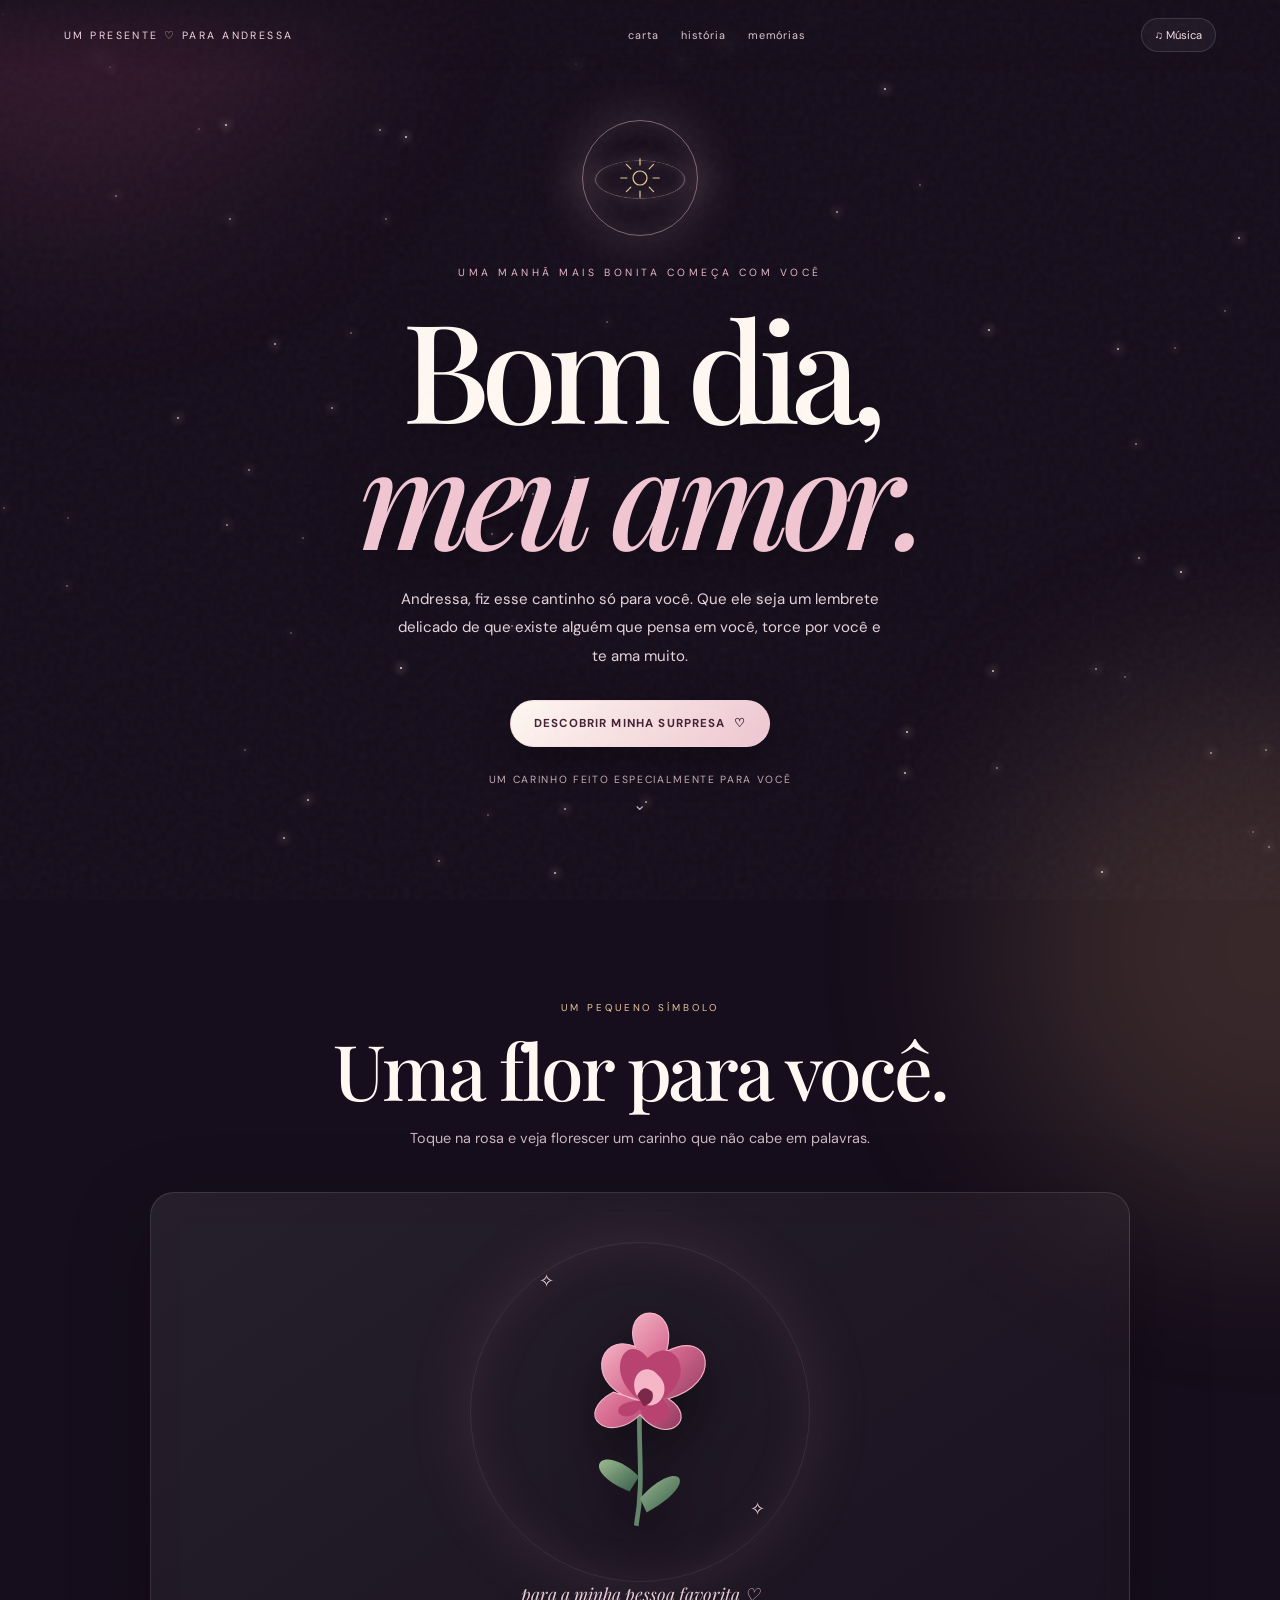
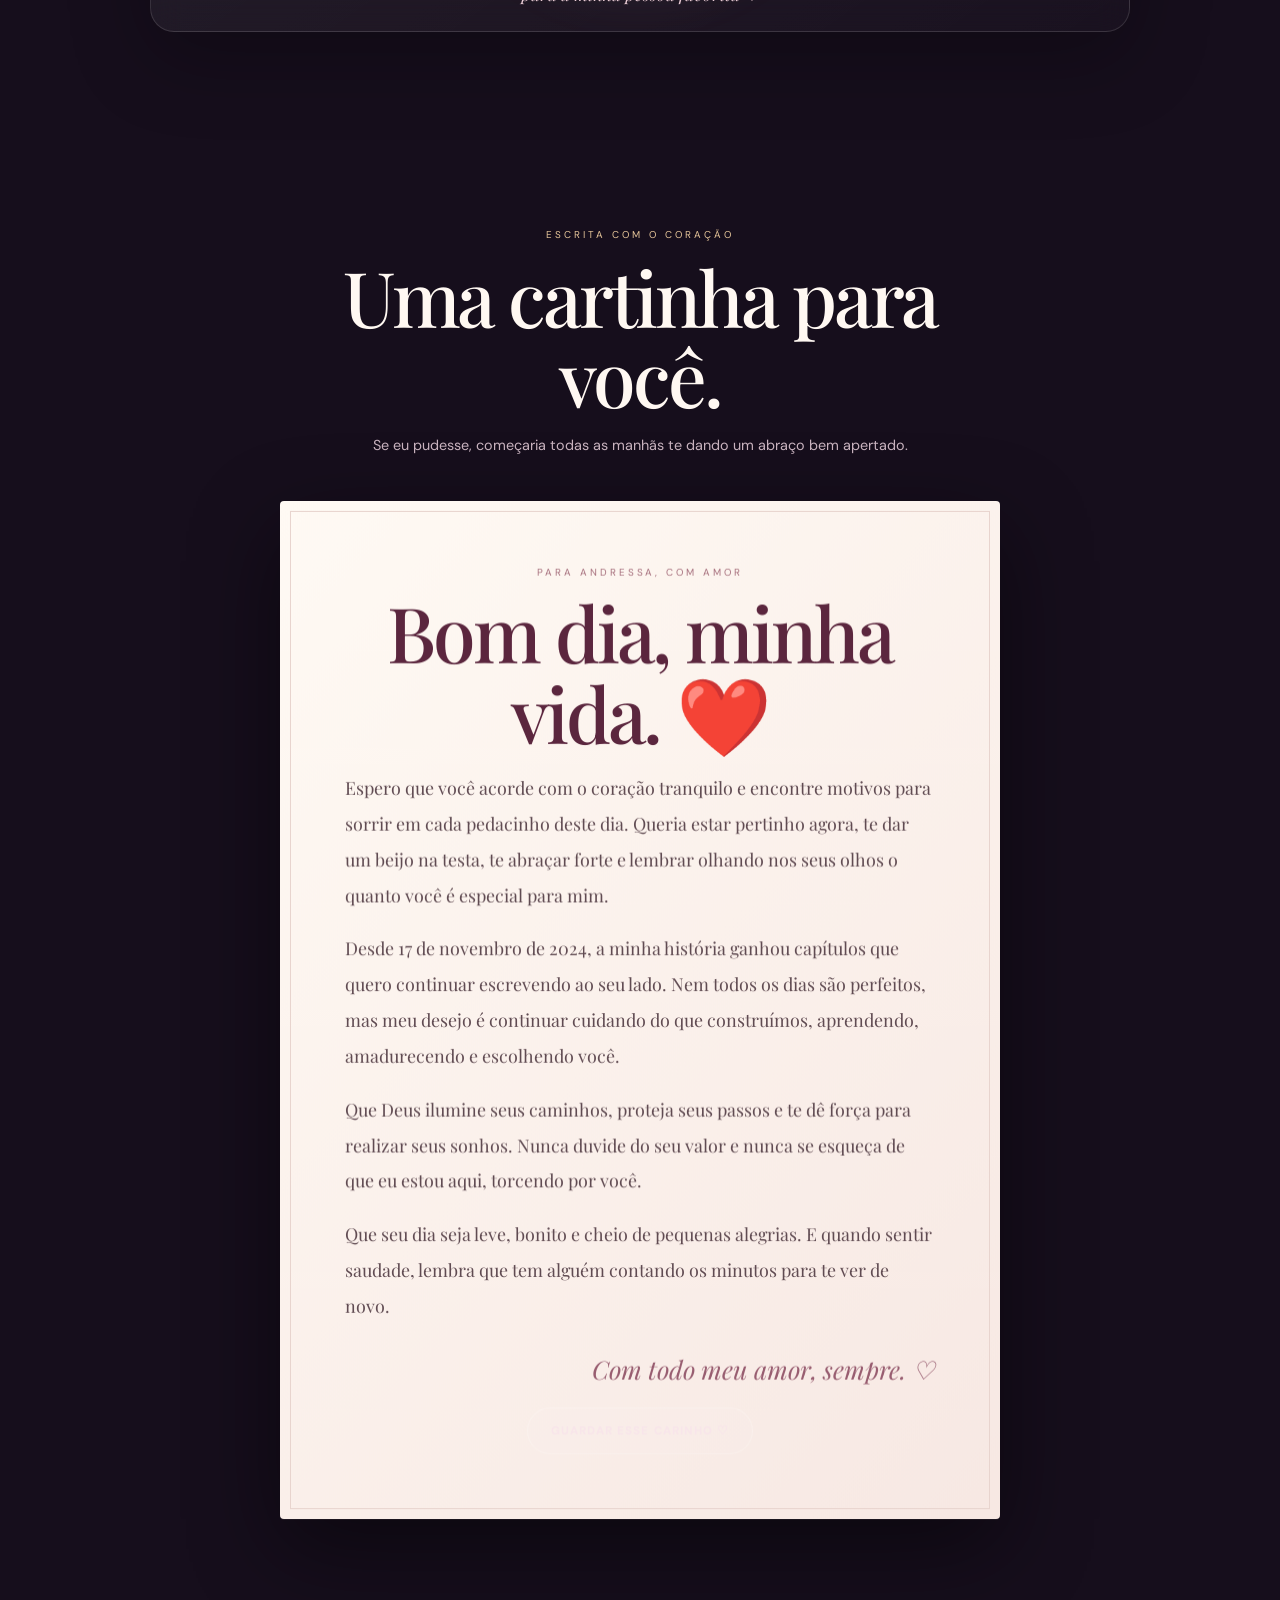
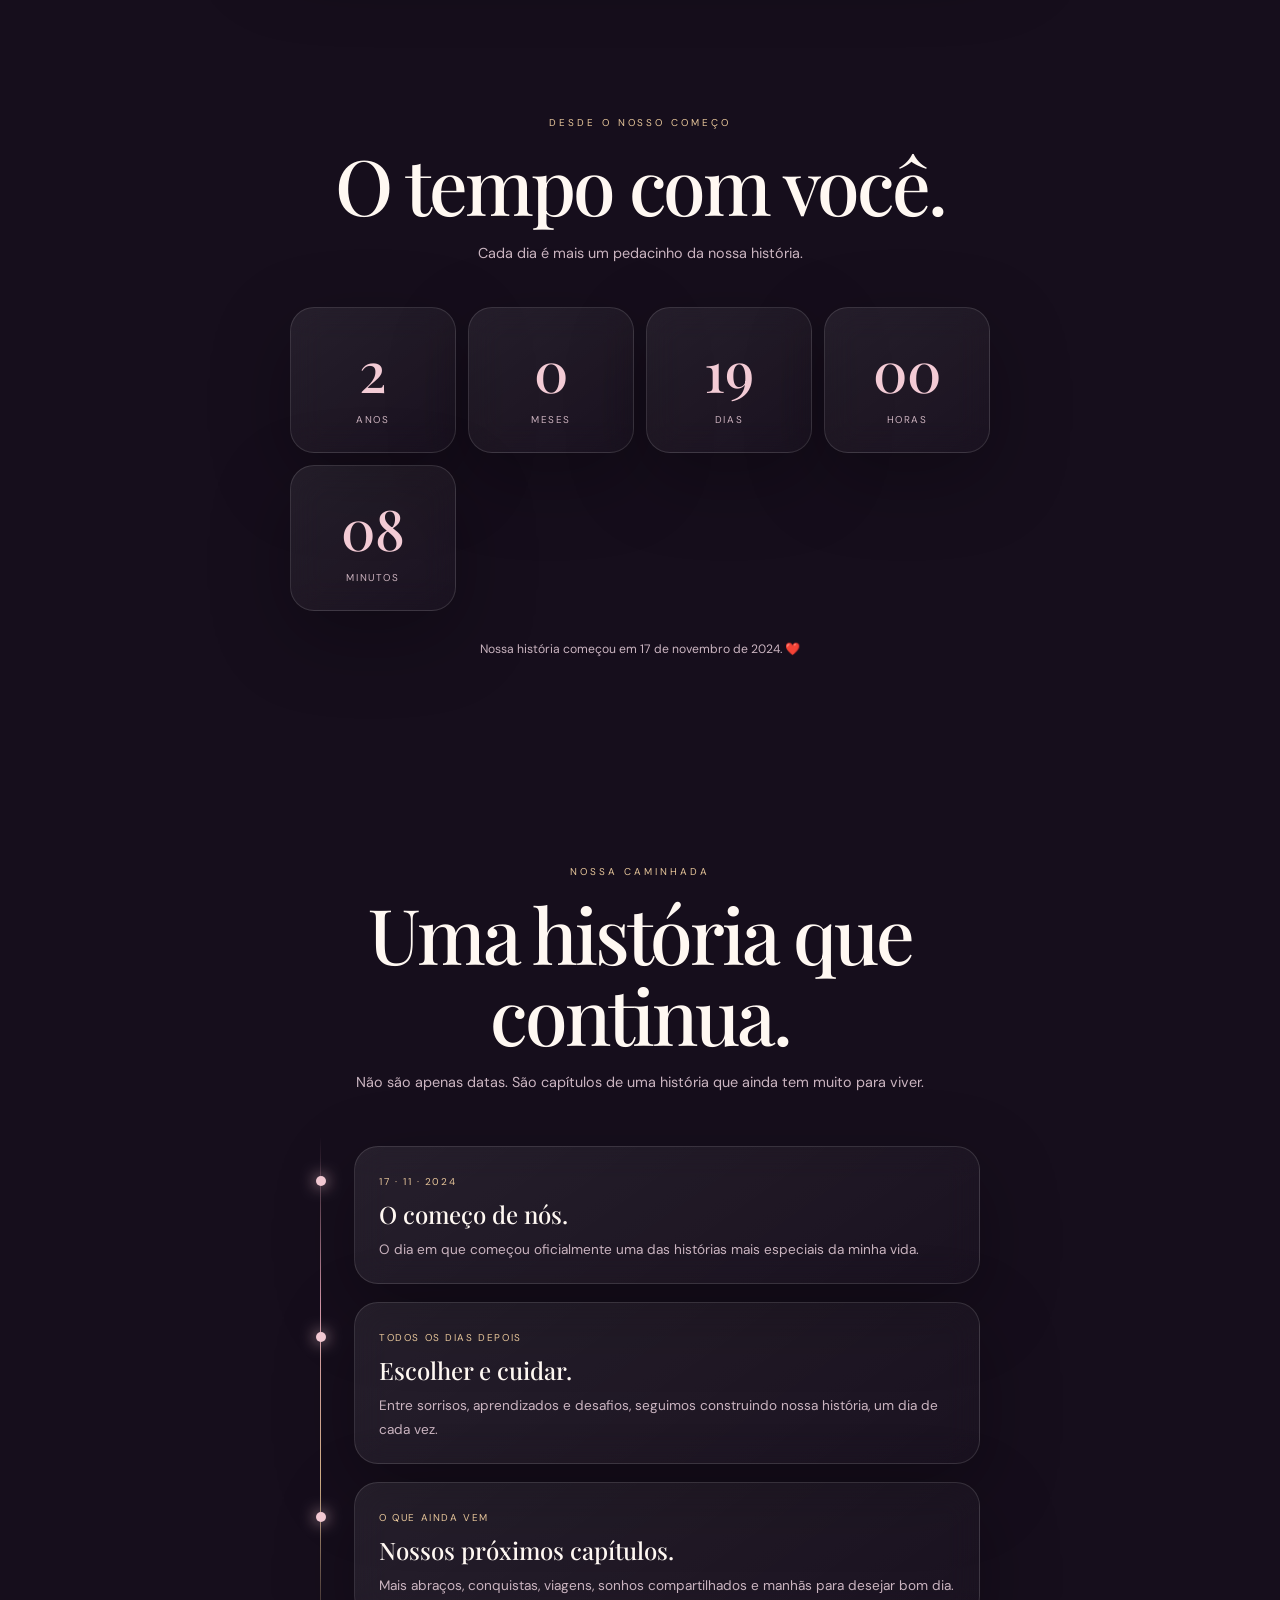
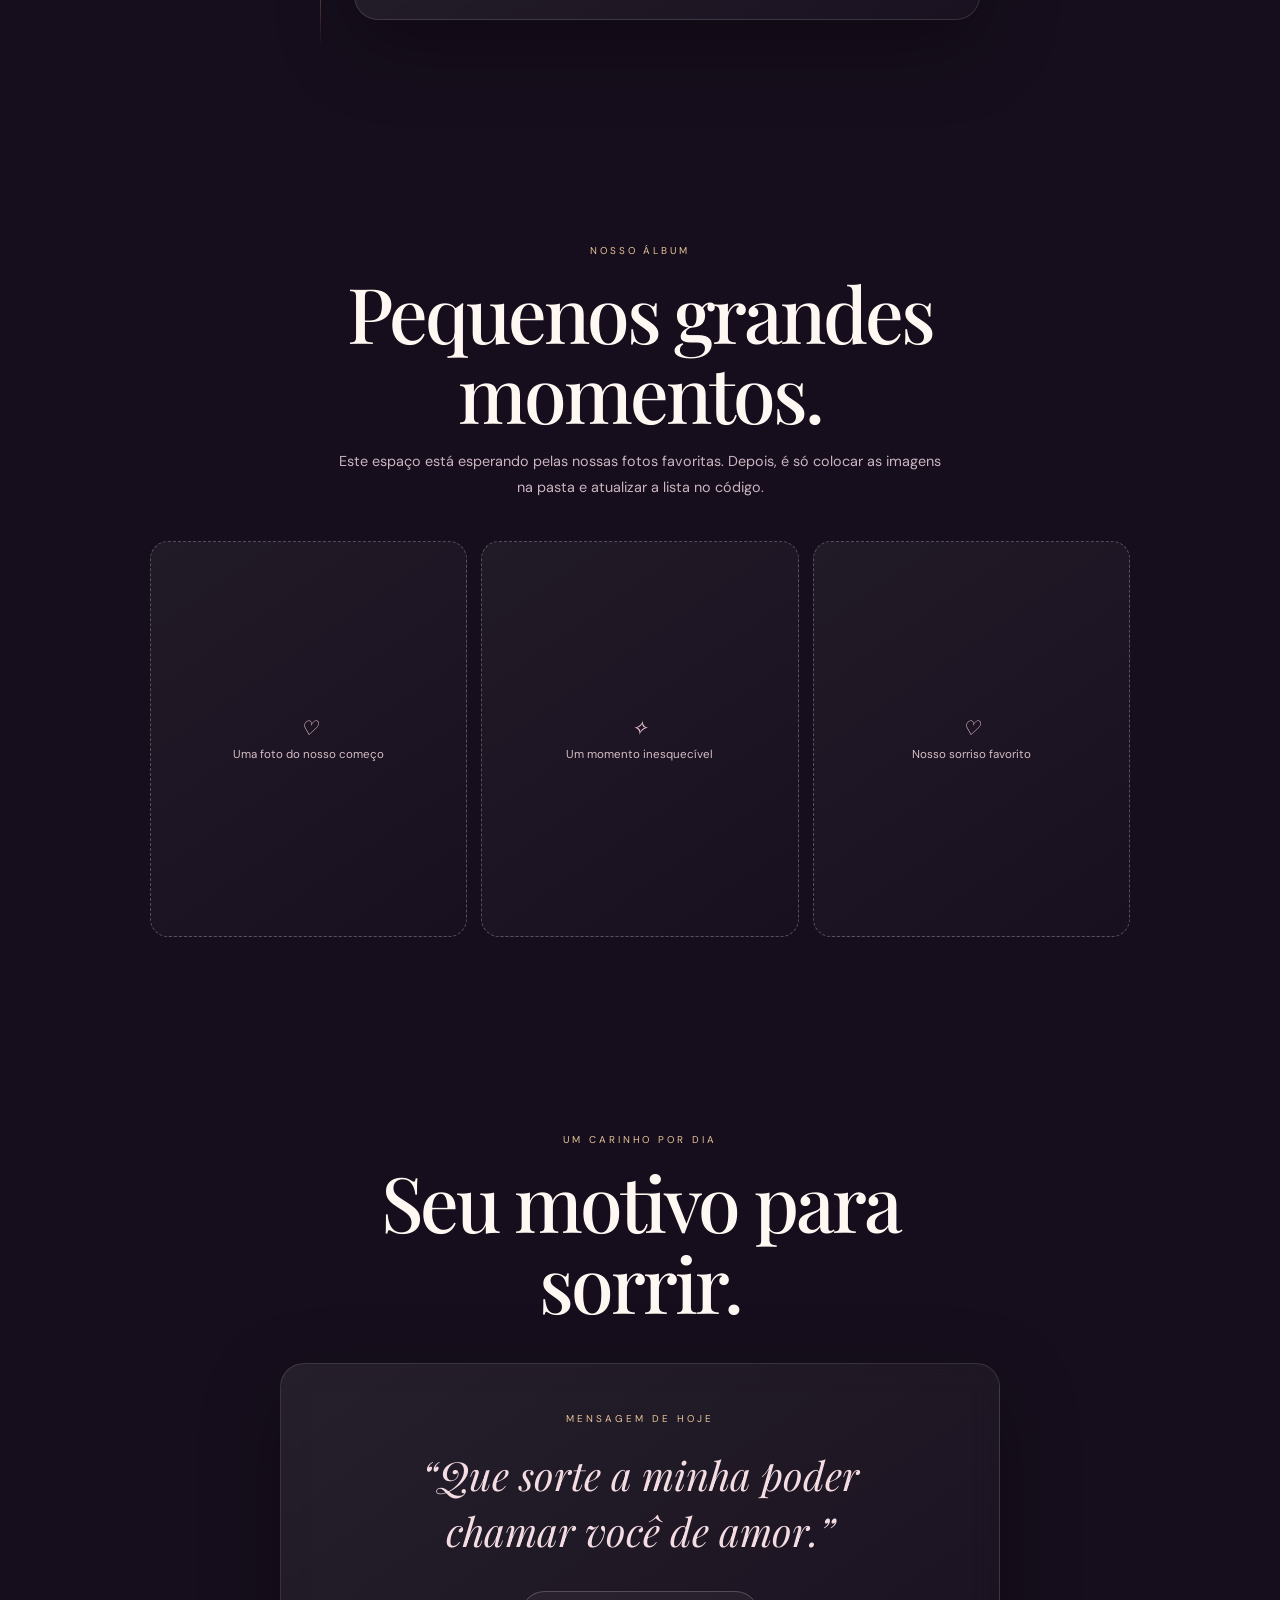
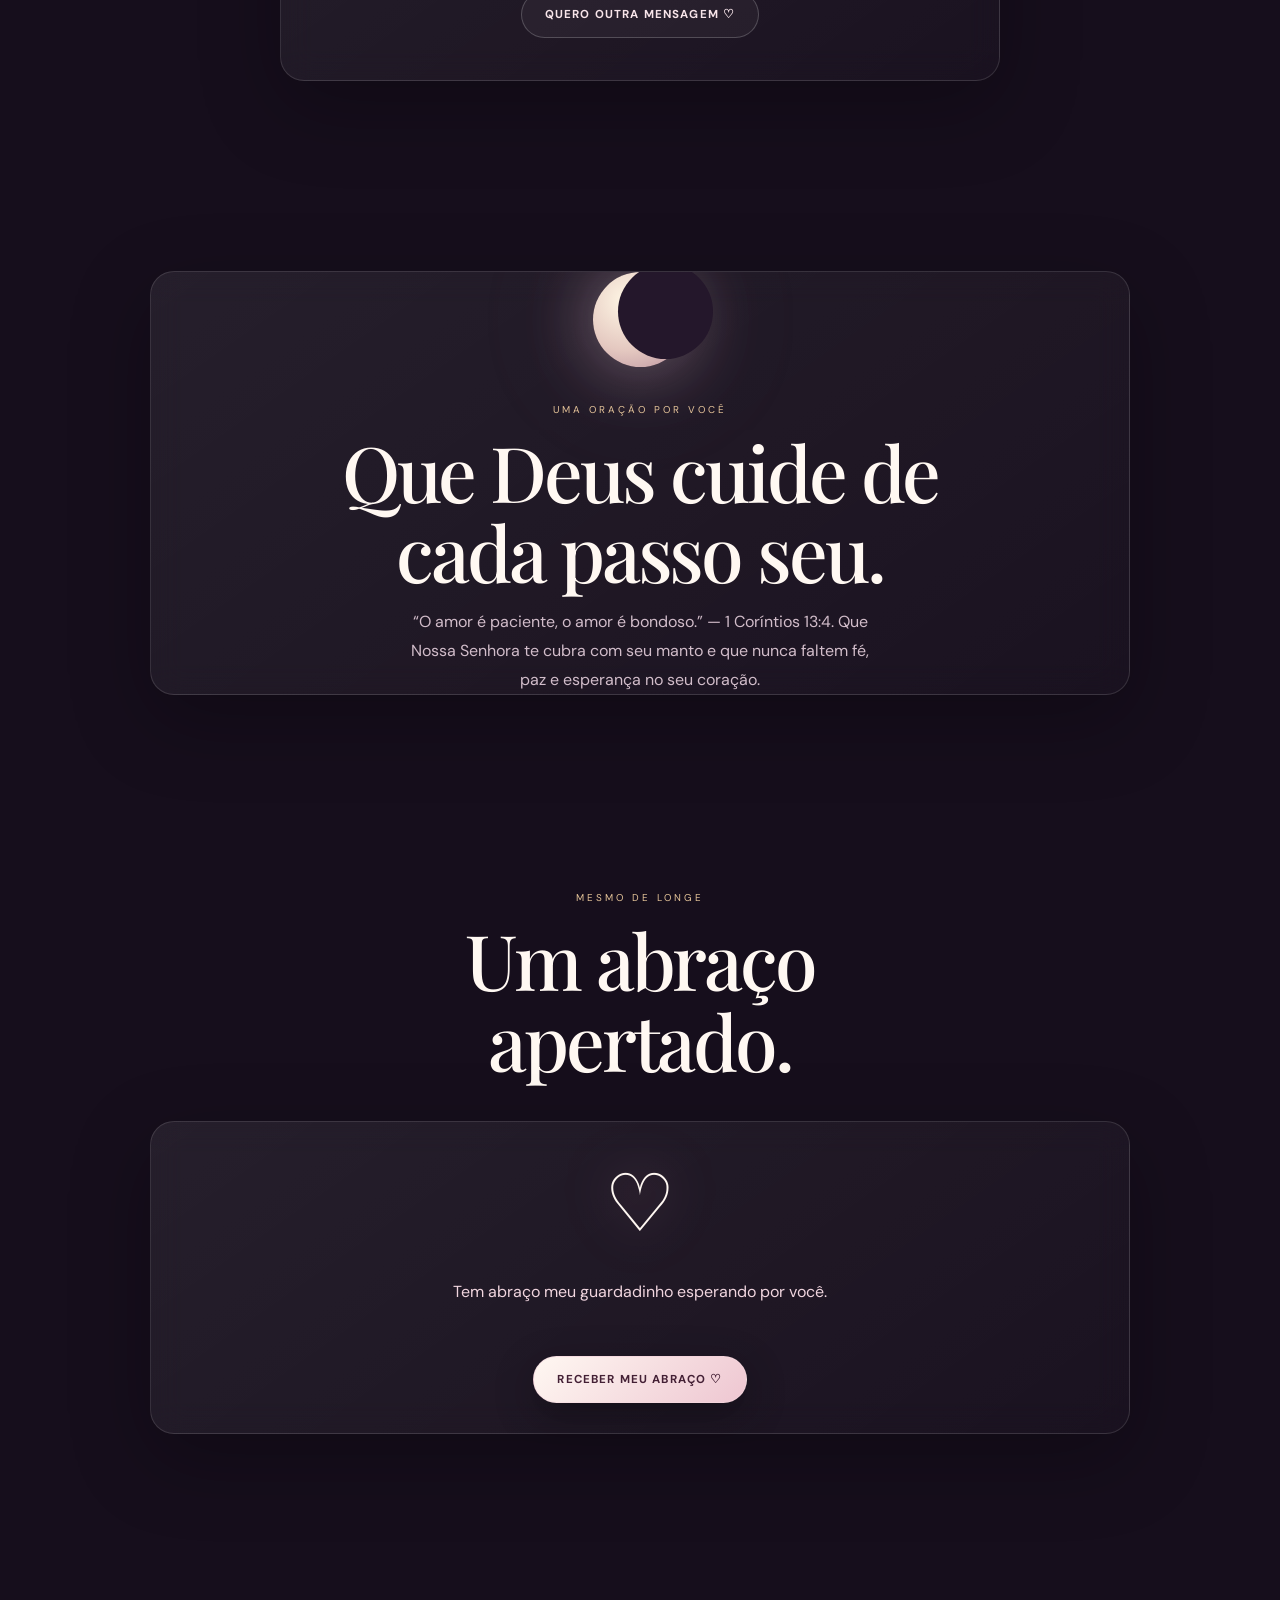
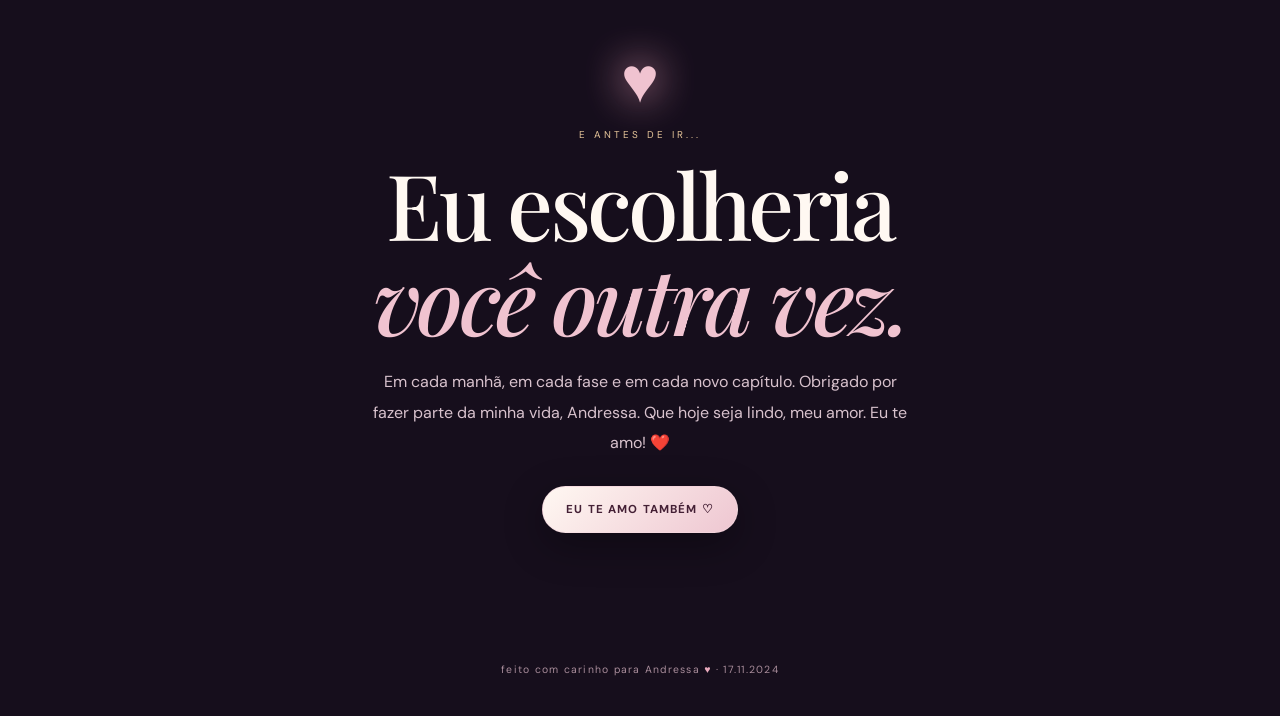
==== commit 0dba6517: "Add months to relationship anniversary counter" ====
--- a/index.html
+++ b/index.html
@@ -52,7 +52,7 @@
 <p>Que seu dia seja leve, bonito e cheio de pequenas alegrias. E quando sentir saudade, lembra que tem alguém contando os minutos para te ver de novo.</p>
 <div class="signature">Com todo meu amor, sempre. ♡</div><div class="letter-actions"><button class="btn ghost" id="letterHeart">Guardar esse carinho ♡</button></div></article></section>
 <section class="content reveal" id="tempo"><div class="section-head"><span class="eyebrow">desde o nosso começo</span><h2>O tempo com você.</h2><p>Cada dia é mais um pedacinho da nossa história.</p></div>
-<div class="counter"><div class="count glass"><strong id="years">0</strong><span>anos</span></div><div class="count glass"><strong id="days">0</strong><span>dias</span></div><div class="count glass"><strong id="hours">00</strong><span>horas</span></div><div class="count glass"><strong id="minutes">00</strong><span>minutos</span></div></div><p class="since">Nossa história começou em 17 de novembro de 2024. ❤️</p></section>
+<div class="counter"><div class="count glass"><strong id="years">0</strong><span>anos</span></div><div class="count glass"><strong id="months">0</strong><span>meses</span></div><div class="count glass"><strong id="days">0</strong><span>dias</span></div><div class="count glass"><strong id="hours">00</strong><span>horas</span></div><div class="count glass"><strong id="minutes">00</strong><span>minutos</span></div></div><p class="since">Nossa história começou em 17 de novembro de 2024. ❤️</p></section>
 <section class="content reveal" id="historia"><div class="section-head"><span class="eyebrow">nossa caminhada</span><h2>Uma história que continua.</h2><p>Não são apenas datas. São capítulos de uma história que ainda tem muito para viver.</p></div>
 <div class="timeline"><article class="moment glass"><small>17 · 11 · 2024</small><h3>O começo de nós.</h3><p>O dia em que começou oficialmente uma das histórias mais especiais da minha vida.</p></article><article class="moment glass"><small>todos os dias depois</small><h3>Escolher e cuidar.</h3><p>Entre sorrisos, aprendizados e desafios, seguimos construindo nossa história, um dia de cada vez.</p></article><article class="moment glass"><small>o que ainda vem</small><h3>Nossos próximos capítulos.</h3><p>Mais abraços, conquistas, viagens, sonhos compartilhados e manhãs para desejar bom dia.</p></article></div></section>
 <section class="content reveal" id="memorias"><div class="section-head"><span class="eyebrow">nosso álbum</span><h2>Pequenos grandes momentos.</h2><p>Este espaço está esperando pelas nossas fotos favoritas. Depois, é só colocar as imagens na pasta e atualizar a lista no código.</p></div>
@@ -75,7 +75,7 @@
 document.getElementById("startBtn").addEventListener("click",()=>{document.getElementById("rosa").scrollIntoView({behavior:reduce?"auto":"smooth"});petals(24)});
 document.getElementById("roseBtn").addEventListener("click",()=>{const bloom=document.getElementById("bloom");bloom.animate([{transform:"scale(.65) rotate(-18deg)"},{transform:"scale(1.12) rotate(8deg)"},{transform:"scale(1) rotate(0)"}],{duration:900,easing:"cubic-bezier(.2,.8,.2,1)"});document.getElementById("roseCaption").textContent="Assim como essa flor, meu carinho por você floresce todos os dias. ♡";petals(22)});
 document.getElementById("letterHeart").addEventListener("click",()=>{notify("Esse carinho é todinho seu, meu amor. ♡");petals(12)});
-function updateCounter(){const start=new Date(CONFIG.startDate),now=new Date();let y=now.getFullYear()-start.getFullYear();let anniversary=new Date(start);anniversary.setFullYear(start.getFullYear()+y);if(now<anniversary)y--;const next=new Date(start);next.setFullYear(start.getFullYear()+y);const elapsed=now-next;const d=Math.floor(elapsed/86400000),h=Math.floor(elapsed%86400000/3600000),m=Math.floor(elapsed%3600000/60000);document.getElementById("years").textContent=y;document.getElementById("days").textContent=d;document.getElementById("hours").textContent=String(h).padStart(2,"0");document.getElementById("minutes").textContent=String(m).padStart(2,"0")}
+function updateCounter(){const start=new Date(CONFIG.startDate),now=new Date();let months=(now.getFullYear()-start.getFullYear())*12+(now.getMonth()-start.getMonth());let anchor=new Date(start);anchor.setMonth(start.getMonth()+months);if(now<anchor)months--;anchor=new Date(start);anchor.setMonth(start.getMonth()+months);const elapsed=now-anchor;const y=Math.floor(months/12),mo=months%12,d=Math.floor(elapsed/86400000),h=Math.floor(elapsed%86400000/3600000),m=Math.floor(elapsed%3600000/60000);document.getElementById("years").textContent=y;document.getElementById("months").textContent=mo;document.getElementById("days").textContent=d;document.getElementById("hours").textContent=String(h).padStart(2,"0");document.getElementById("minutes").textContent=String(m).padStart(2,"0")}
 updateCounter();setInterval(updateCounter,30000);
 const quotes=["Meu lugar favorito sempre vai ser onde você estiver.","Seu sorriso é uma das minhas partes favoritas da vida.","Eu escolheria você de novo, em todos os começos.","Que sorte a minha poder chamar você de amor.","Você faz até os dias comuns terem algo especial.","Meu pensamento mais bonito hoje tem seu nome.","Que nunca faltem motivos para a gente sorrir juntinho.","Você é meu presente favorito da vida.","Quero ser abraço, cuidado e paz nos seus dias.","Ainda temos tantas manhãs bonitas para viver."];
 const dayIndex=Math.floor(Date.now()/86400000)%quotes.length;let lastQuote=dayIndex;document.getElementById("dailyQuote").textContent="“"+quotes[dayIndex]+"”";
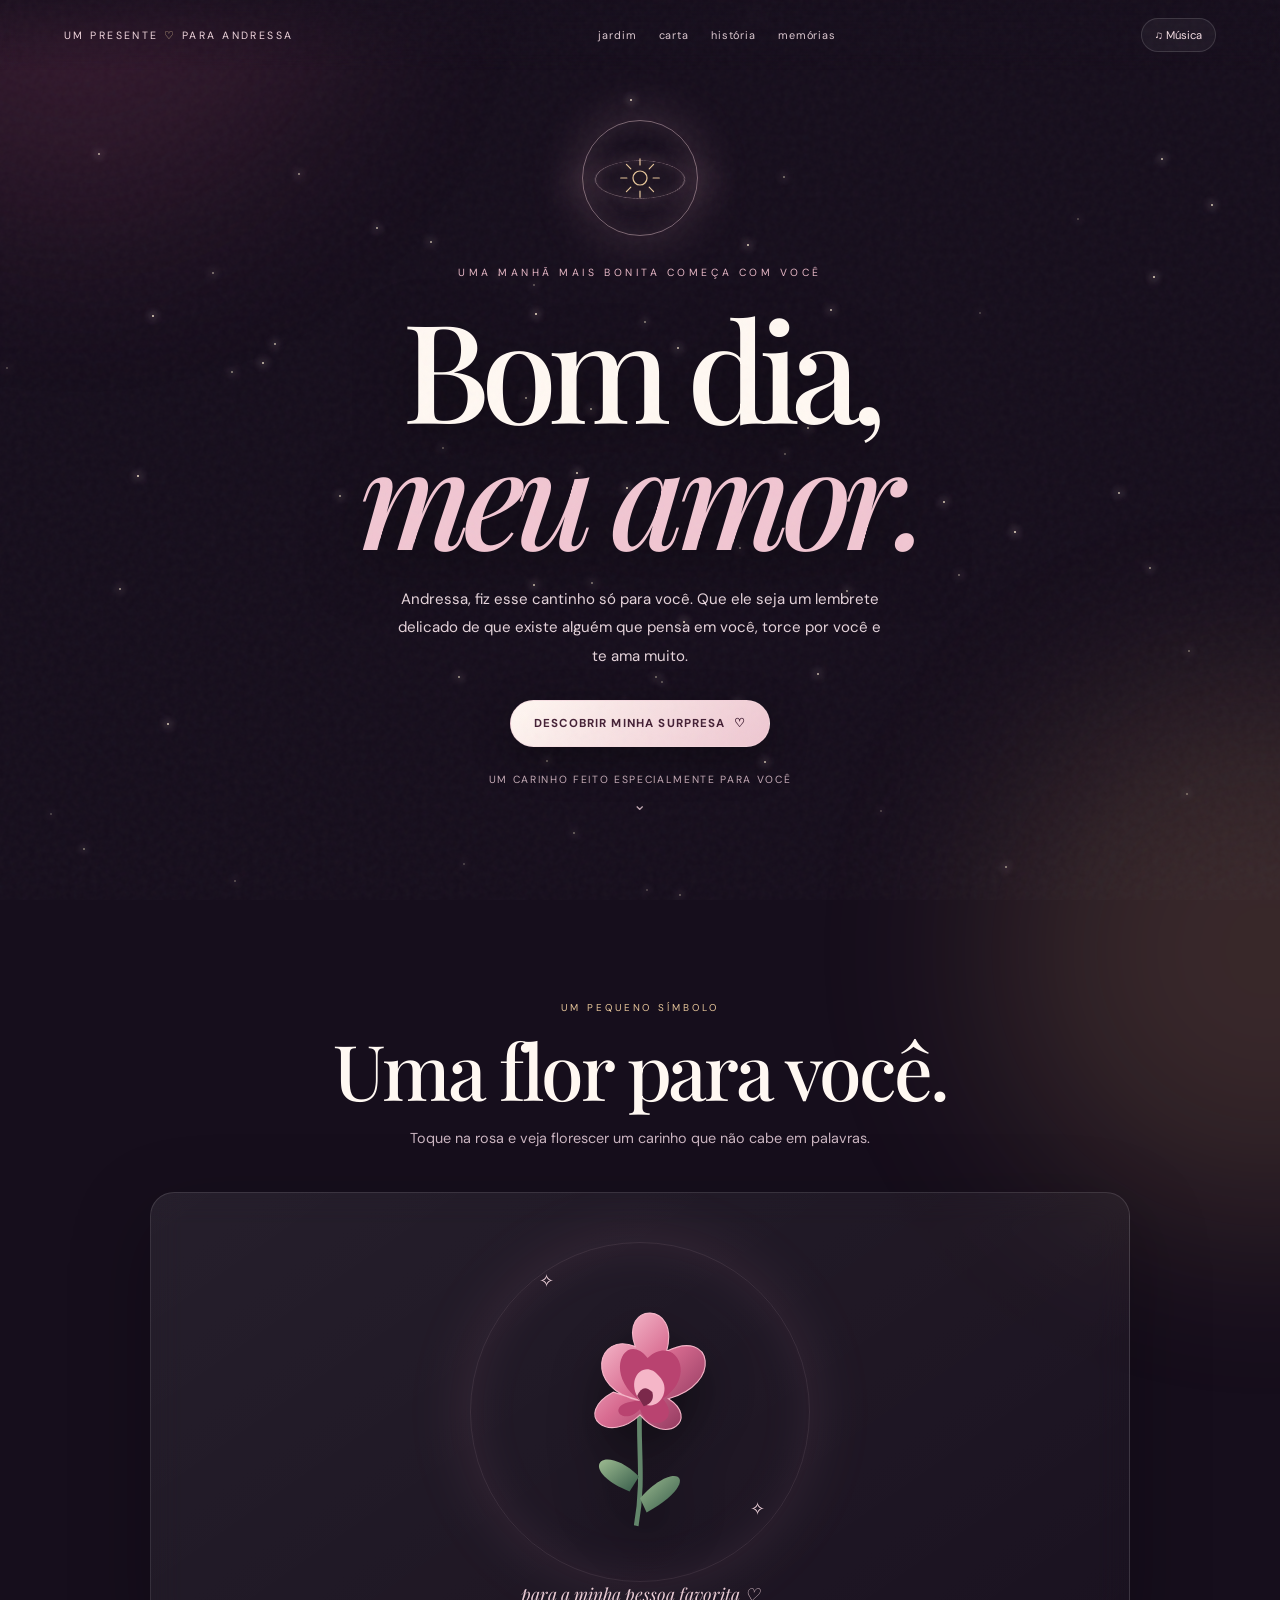
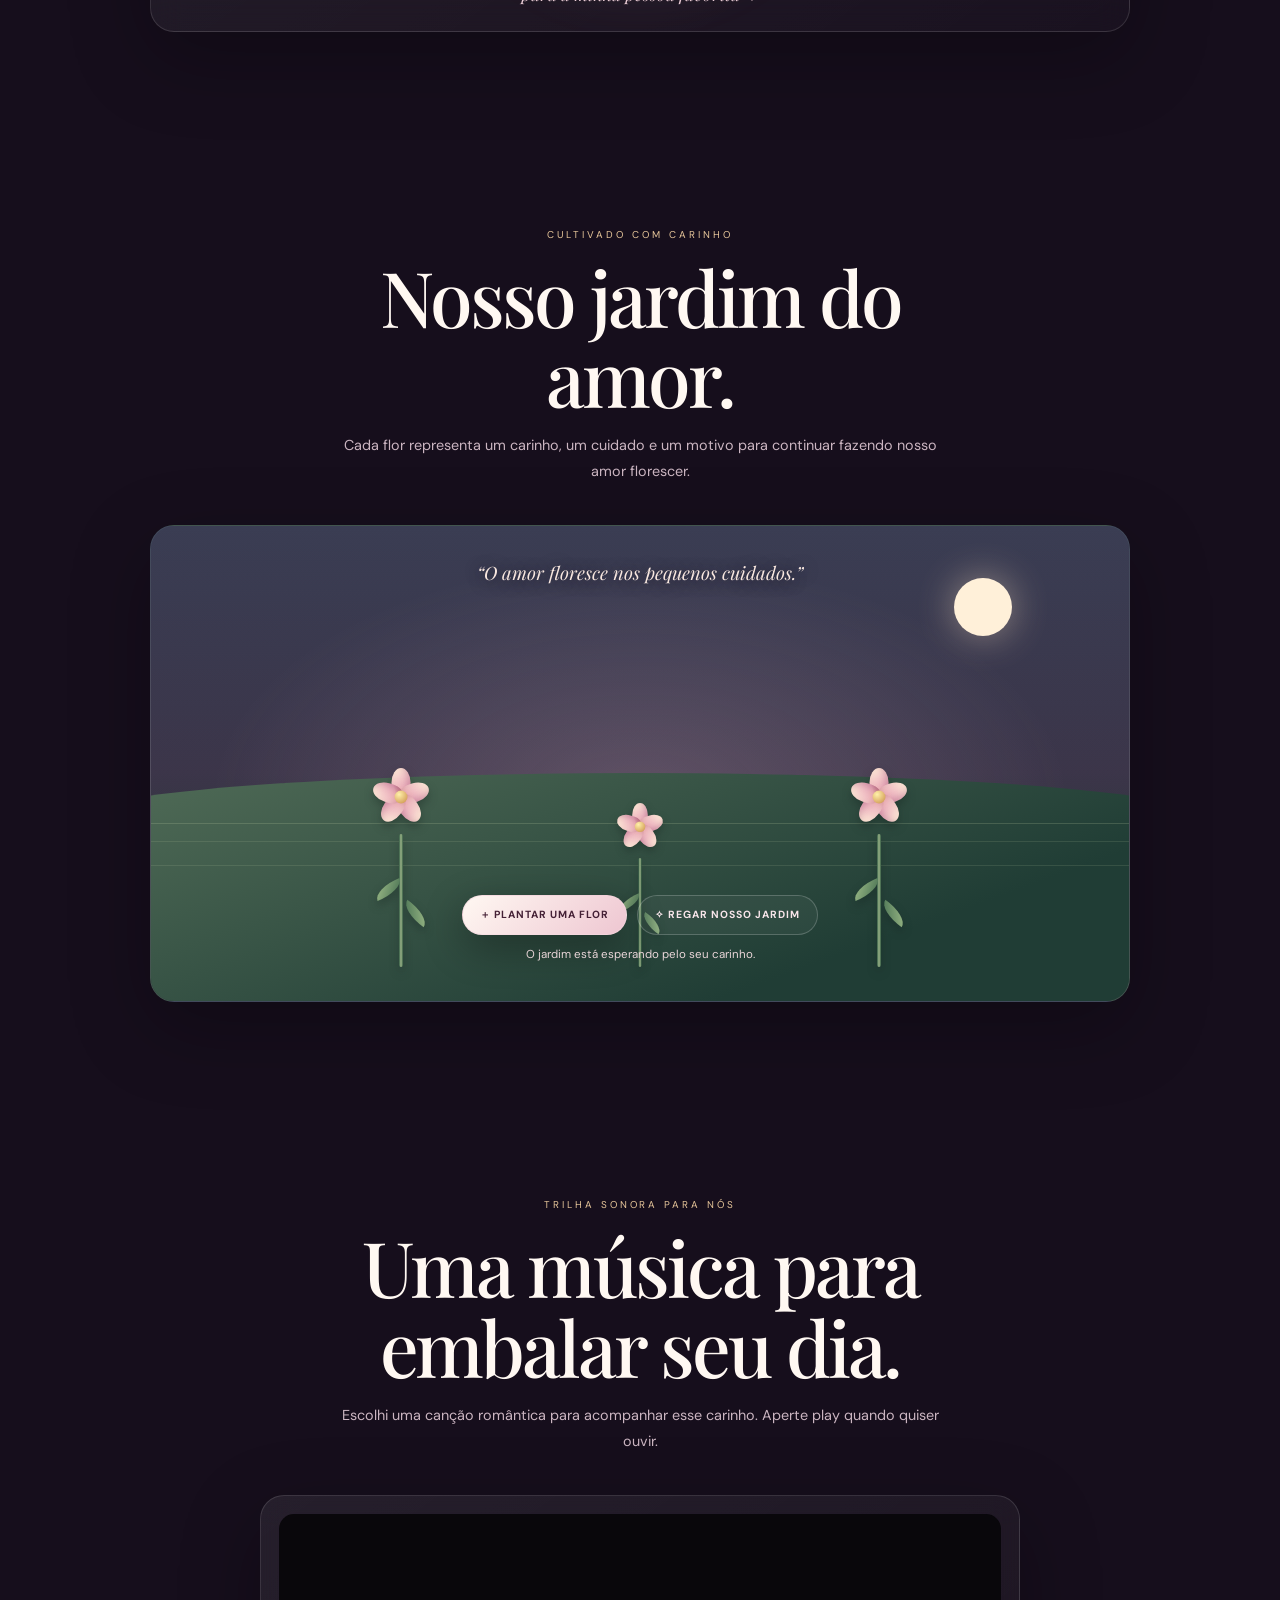
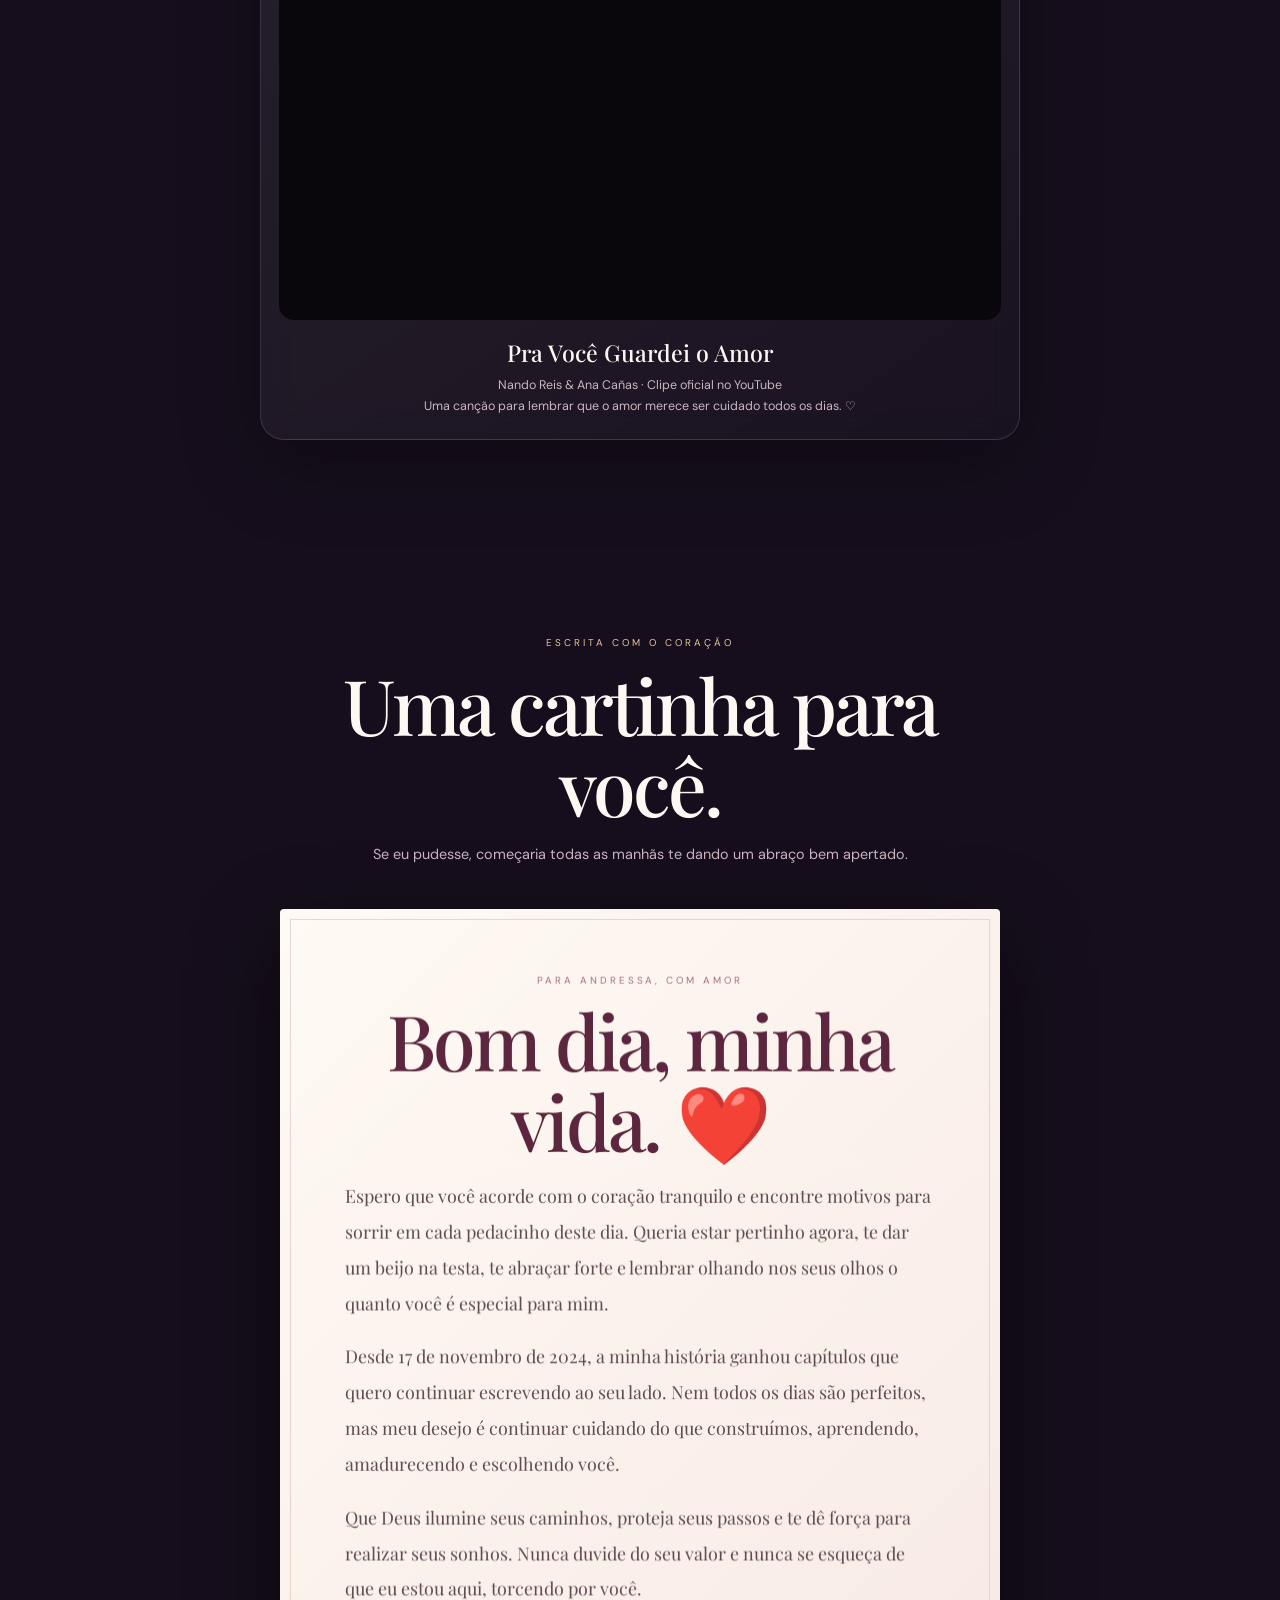
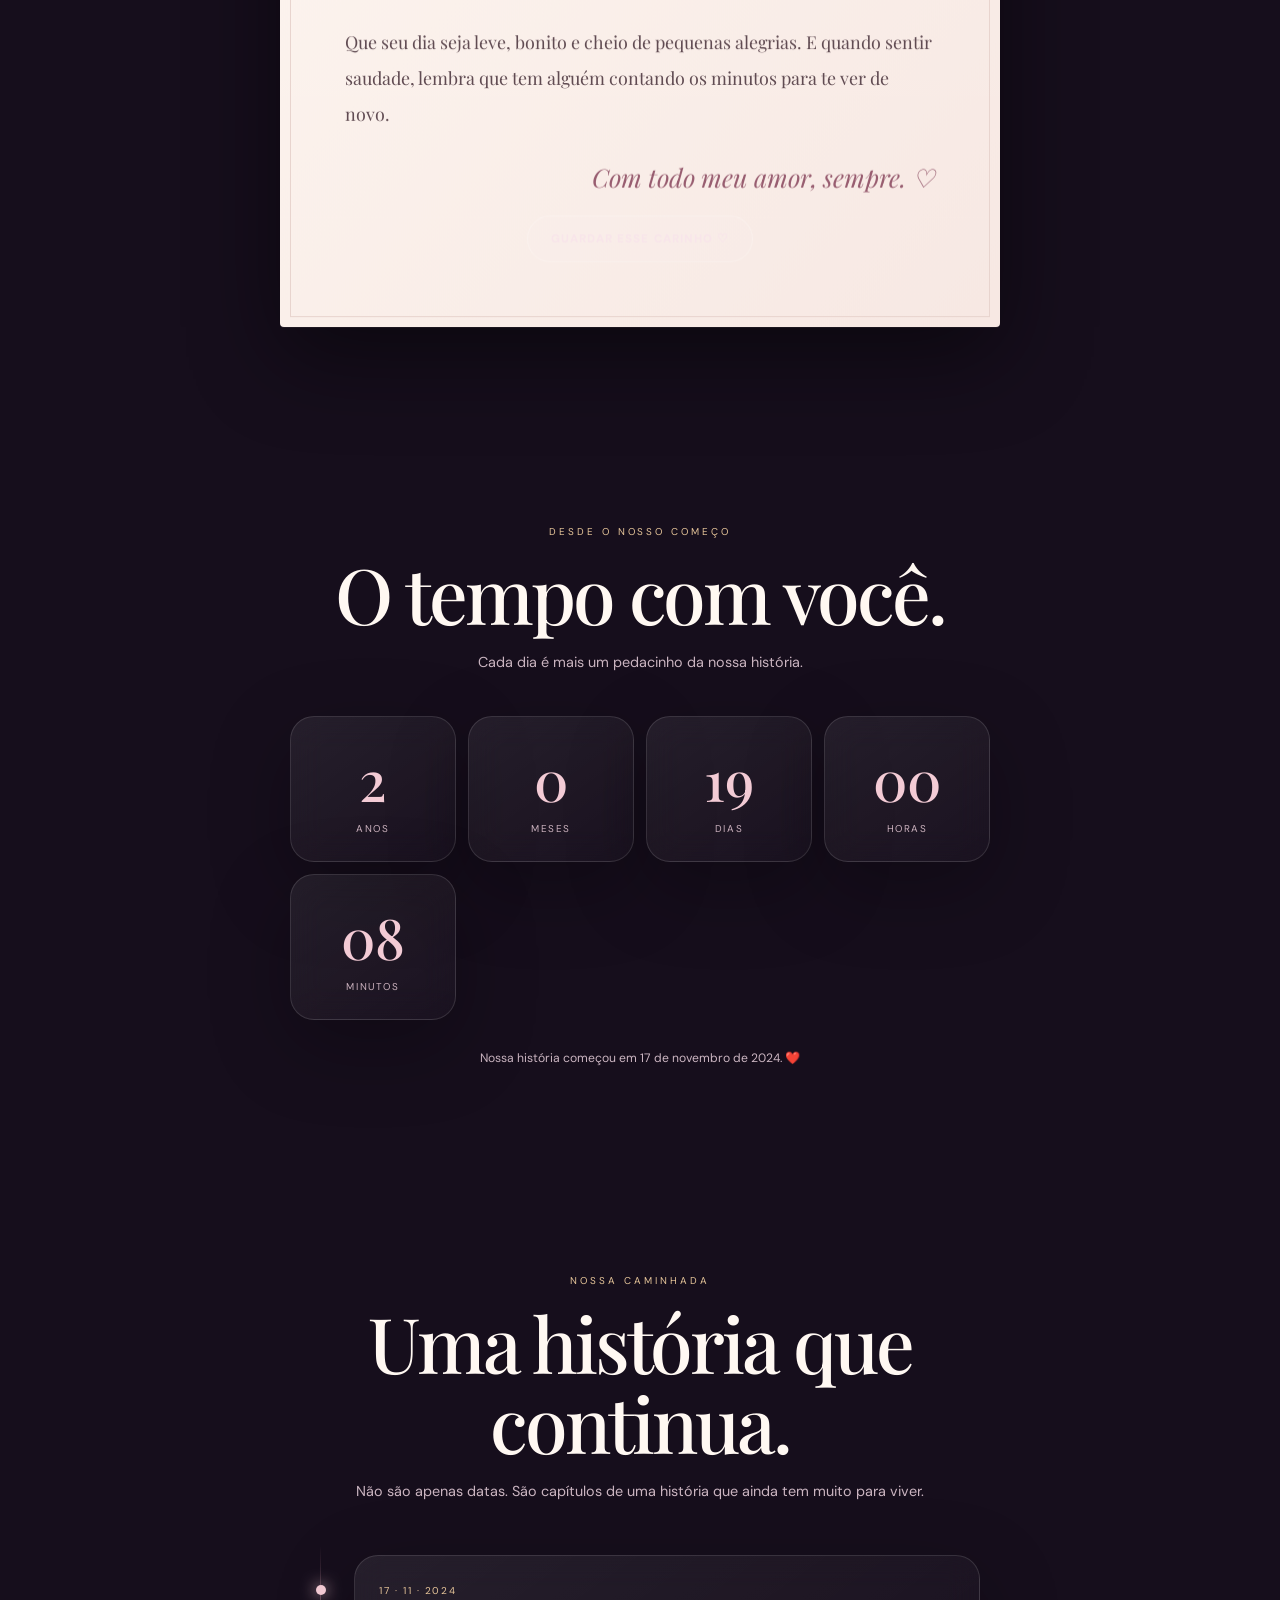
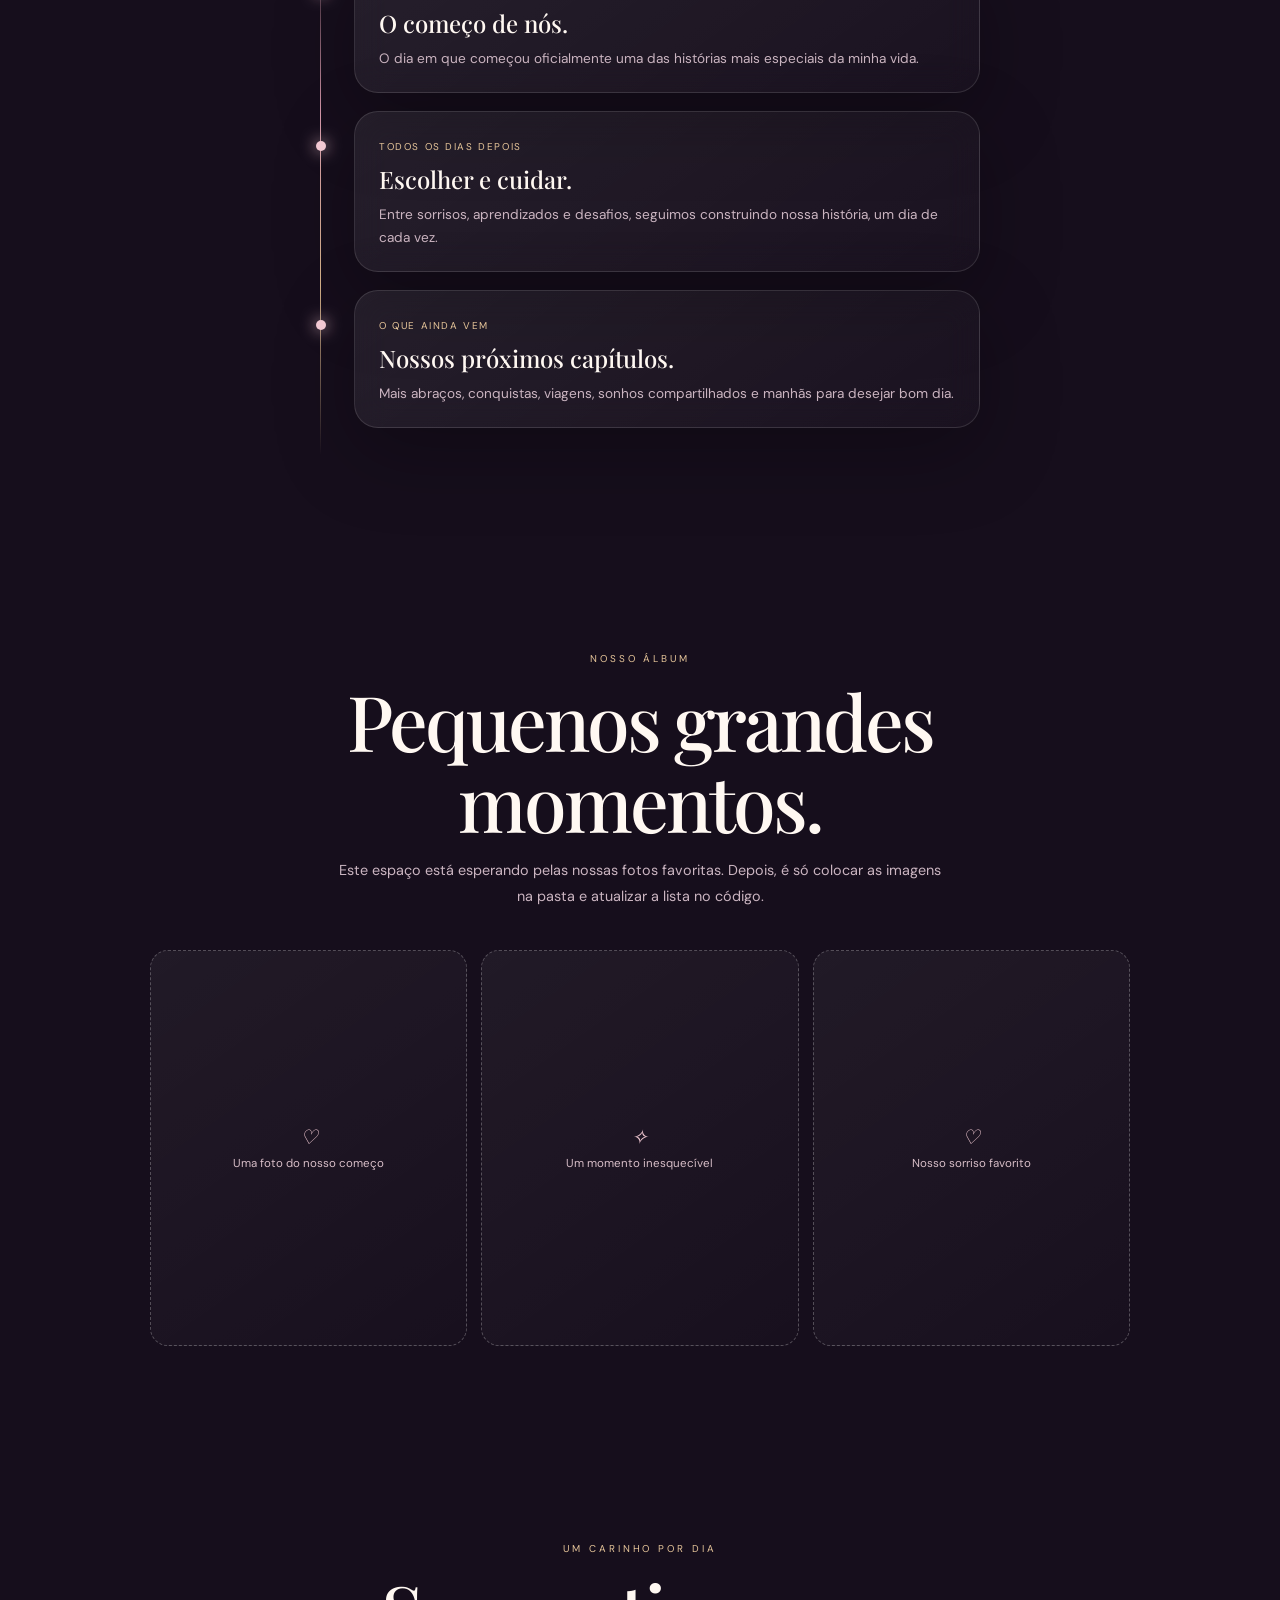
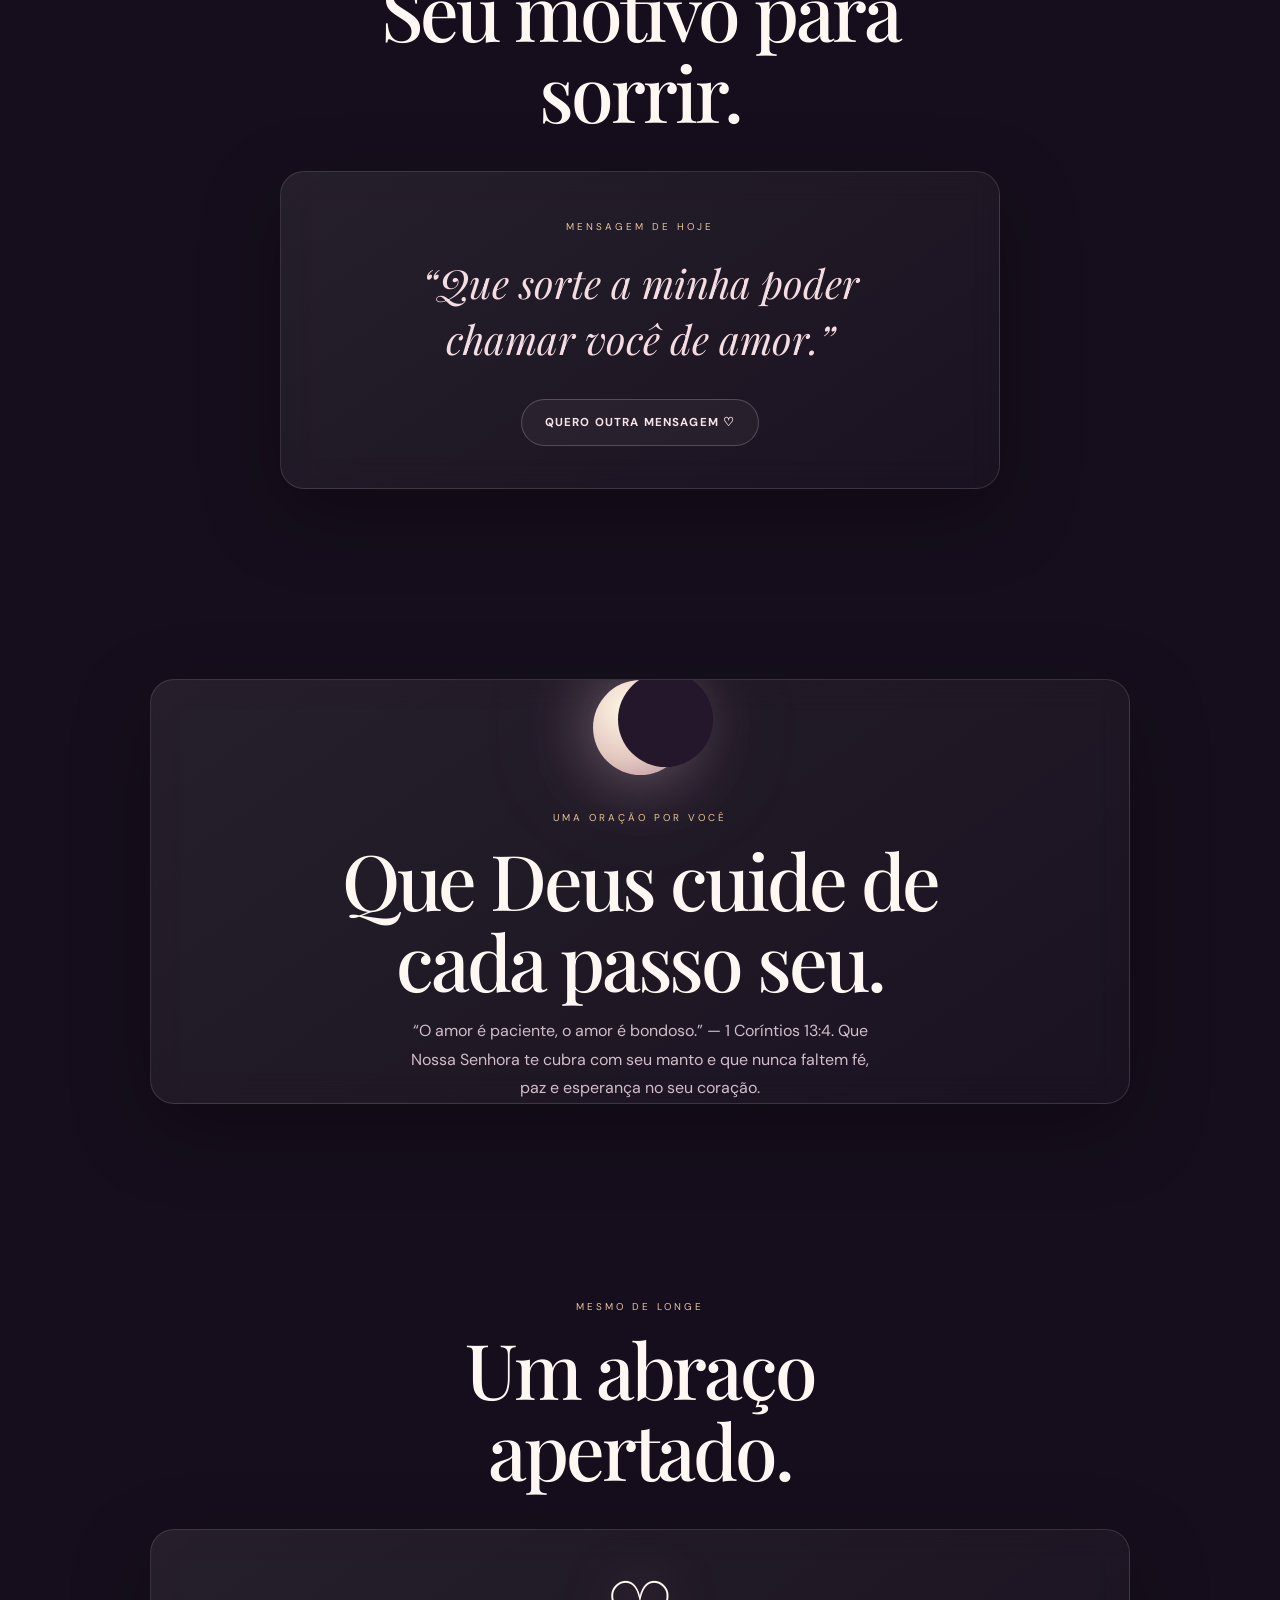
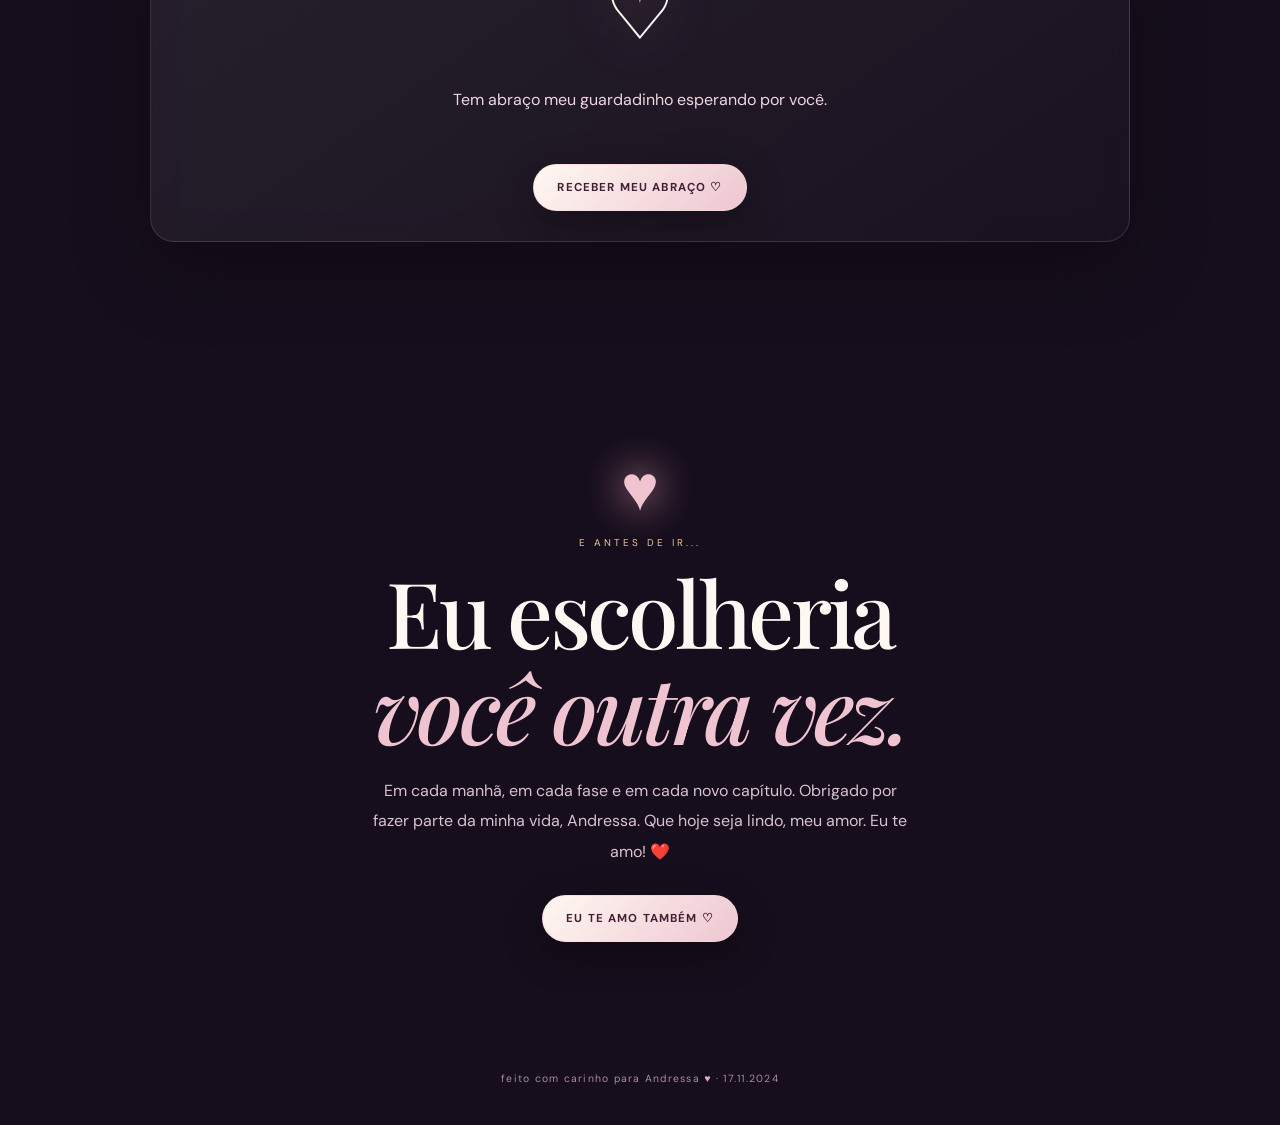
==== commit 08ab616b: "Add interactive romantic garden and YouTube love song" ====
--- a/index.html
+++ b/index.html
@@ -13,6 +13,34 @@
 main{width:min(100% - 36px,980px);margin:auto}.hero{min-height:100svh;display:grid;place-items:center;text-align:center;padding:110px 0 75px;position:relative}.hero-inner{max-width:760px}.kicker{font-size:.65rem;letter-spacing:.34em;text-transform:uppercase;color:#e7b7c6;margin:0 0 25px}.hero h1{font:500 clamp(3.7rem,11vw,8.6rem)/.92 var(--serif);letter-spacing:-.065em;margin:0;text-shadow:0 15px 55px #0008}.hero h1 em{display:block;color:#f1c6d2;font-weight:500}.hero-copy{max-width:490px;margin:28px auto 30px;line-height:1.9;color:#e6d4db;font-size:.94rem}.sun{width:116px;height:116px;margin:0 auto 30px;position:relative;display:grid;place-items:center;animation:float 7s ease-in-out infinite;perspective:500px}.sun:before,.sun:after{content:"";position:absolute;border:1px solid #f0cbd477;border-radius:50%;inset:0;box-shadow:0 0 55px #e9aabc33,inset 0 0 30px #e9aabc22}.sun:after{inset:13px;transform:rotateX(65deg) rotateZ(20deg)}.sun svg{width:42px;stroke:var(--gold);filter:drop-shadow(0 0 12px #e7c69a88)}.btn{border:1px solid #f3d4dc99;color:#442035;background:linear-gradient(135deg,#fff8f2,#eec6d1);border-radius:99px;padding:15px 23px;font-size:.72rem;font-weight:700;letter-spacing:.1em;text-transform:uppercase;cursor:pointer;box-shadow:0 12px 40px #0005;transition:transform .25s,box-shadow .25s}.btn:hover{transform:translateY(-3px);box-shadow:0 18px 45px #0007}.btn.ghost{background:#ffffff0b;color:#f8e5ea;border-color:#ffffff33;box-shadow:none}.scroll-note{margin-top:26px;color:#c5aab6;font-size:.65rem;letter-spacing:.16em;text-transform:uppercase}.scroll-note span{display:block;margin-top:8px;font-size:1rem;animation:bob 1.5s infinite}
 section.content{padding:95px 0;position:relative}.section-head{text-align:center;margin:0 auto 40px;max-width:620px}.eyebrow{font-size:.62rem;letter-spacing:.3em;text-transform:uppercase;color:var(--gold)}h2{font:500 clamp(2.4rem,7vw,4.8rem)/1.05 var(--serif);letter-spacing:-.04em;margin:13px 0 16px}.section-head p{color:var(--muted);line-height:1.8;font-size:.9rem}.glass{background:linear-gradient(145deg,#ffffff12,#ffffff05);border:1px solid #ffffff20;border-radius:24px;box-shadow:0 25px 80px #0004;backdrop-filter:blur(16px)}
 .rose-stage{min-height:440px;display:grid;place-items:center;position:relative;overflow:hidden}.rose-orbit{position:absolute;width:min(75vw,340px);aspect-ratio:1;border:1px solid #f0c5d322;border-radius:50%;box-shadow:0 0 70px #edabc01c,inset 0 0 50px #edabc015;animation:spin 35s linear infinite}.rose-orbit:before,.rose-orbit:after{content:"✧";position:absolute;color:#f4d7df;font-size:1.1rem}.rose-orbit:before{top:8%;left:20%}.rose-orbit:after{right:13%;bottom:18%}.rose-button{position:relative;width:230px;height:280px;border:0;background:transparent;cursor:pointer;filter:drop-shadow(0 22px 25px #0007);transition:transform .5s}.rose-button:hover{transform:scale(1.05) rotateY(8deg)}.rose-svg{width:100%;height:100%;overflow:visible;animation:float 5s ease-in-out infinite}.rose-caption{position:absolute;bottom:26px;text-align:center;color:#e9cbd4;font:italic 1.1rem var(--serif)}
+
+/* Jardim interativo */
+.garden-wrap{position:relative;overflow:hidden;padding:clamp(18px,4vw,34px);background:linear-gradient(180deg,#263044 0%,#3a3448 52%,#273d35 100%);min-height:440px}
+.garden-sky{position:absolute;inset:0 0 42%;background:radial-gradient(ellipse at 50% 100%,#f4c5d533,transparent 62%),linear-gradient(180deg,#8c718f33,transparent)}
+.garden-moon{position:absolute;right:12%;top:11%;width:58px;height:58px;border-radius:50%;background:#fff0d9;box-shadow:0 0 38px #ffe4c477}
+.garden-hill{position:absolute;left:-8%;right:-8%;bottom:0;height:48%;background:linear-gradient(160deg,#526d58,#203d35 72%);border-radius:50% 50% 0 0/20% 20% 0 0}
+.garden-hill:after{content:"";position:absolute;left:0;right:0;top:22%;height:1px;background:#c4d3a333;box-shadow:0 18px 0 #c4d3a322,0 42px 0 #c4d3a322}
+.garden-bed{position:absolute;inset:14% 5% 7%;display:flex;align-items:flex-end;justify-content:space-evenly;gap:4px;z-index:2;perspective:700px}
+.garden-flower{position:relative;width:clamp(35px,8vw,68px);height:clamp(135px,26vw,205px);flex:0 1 68px;transform-origin:bottom center;animation:sway 4s ease-in-out infinite alternate;filter:drop-shadow(0 5px 5px #101a1855)}
+.garden-flower:nth-child(2n){animation-delay:-1.3s;transform:scale(.82)}
+.garden-stem{position:absolute;bottom:0;left:50%;width:4px;height:65%;background:linear-gradient(90deg,#345c45,#9db68a,#355b43);border-radius:9px;transform:translateX(-50%) rotate(var(--lean,0deg));transform-origin:bottom}
+.garden-leaf{position:absolute;width:29px;height:13px;background:linear-gradient(130deg,#a4c18c,#416b4e);border-radius:100% 0 100% 0;bottom:35%;left:calc(50% - 27px);transform:rotate(-22deg)}
+.garden-leaf.right{left:50%;bottom:23%;transform:rotate(35deg) scaleX(-1)}
+.garden-head{position:absolute;left:50%;top:4%;width:52px;height:52px;transform:translateX(-50%) scale(var(--bloom,1));transition:transform .7s}
+.garden-petal{position:absolute;left:50%;top:50%;width:19px;height:29px;border-radius:70% 70% 48% 48%;transform-origin:50% 100%;background:linear-gradient(145deg,#fff0d8,#e9a7bd 72%,#a64d72);box-shadow:inset -3px -3px 6px #853b5a44}
+.garden-petal:nth-child(1){transform:translate(-50%,-100%) rotate(0deg)}.garden-petal:nth-child(2){transform:translate(-50%,-100%) rotate(72deg)}.garden-petal:nth-child(3){transform:translate(-50%,-100%) rotate(144deg)}.garden-petal:nth-child(4){transform:translate(-50%,-100%) rotate(216deg)}.garden-petal:nth-child(5){transform:translate(-50%,-100%) rotate(288deg)}
+.garden-center{position:absolute;left:50%;top:50%;width:13px;height:13px;border-radius:50%;background:radial-gradient(circle at 35% 30%,#fff0a9,#c98b45);transform:translate(-50%,-50%);box-shadow:0 0 12px #f5d18a88}
+.garden-controls{position:relative;z-index:4;display:flex;justify-content:center;gap:10px;flex-wrap:wrap;margin-top:310px}
+.garden-note{position:relative;z-index:4;text-align:center;color:#f8e7df;font:italic 1.15rem var(--serif);margin:0 0 15px;text-shadow:0 2px 15px #1a1725}
+.garden-status{position:relative;z-index:4;text-align:center;color:#e9d5d8;font-size:.72rem;margin:12px 0 0;min-height:20px}
+.garden-controls .btn{padding:12px 17px;font-size:.65rem}
+.garden-water{position:absolute;z-index:3;top:12%;left:0;right:0;height:75%;pointer-events:none;opacity:0}
+.garden-water.active{opacity:1;animation:watering 1.5s ease-out}
+.garden-water:before{content:"";position:absolute;inset:0;background:repeating-linear-gradient(105deg,transparent 0 16px,#c9e8f0aa 17px 18px,transparent 19px 34px);mask-image:linear-gradient(transparent,#000 30%,#000 80%,transparent)}
+.music-card{max-width:760px;margin:auto;padding:18px}
+.youtube-frame{width:100%;aspect-ratio:16/9;border:0;border-radius:15px;background:#09070b;display:block}
+.music-caption{text-align:center;padding:17px 8px 4px}.music-caption h3{font:500 1.45rem var(--serif);margin:0 0 7px}.music-caption p{font-size:.78rem;color:var(--muted);line-height:1.7;margin:0}
+@keyframes sway{from{rotate:-3deg}to{rotate:3deg}}@keyframes watering{0%{transform:translateY(-20px);opacity:0}25%{opacity:.8}100%{transform:translateY(20px);opacity:0}}
 .letter{max-width:720px;margin:auto;padding:clamp(28px,7vw,65px);background:linear-gradient(135deg,#fffaf4,#f7e8e3);color:#49333b;border-radius:4px;position:relative;box-shadow:0 30px 90px #0007;transform:rotateX(5deg);transition:transform .7s}.letter:before{content:"";position:absolute;inset:10px;border:1px solid #e8d4ce;pointer-events:none}.letter .eyebrow{text-align:center;color:#a56d7b}.letter h2{text-align:center;color:#5b263e}.letter p{font:400 clamp(1rem,2.3vw,1.12rem)/2 var(--serif);color:#604b52}.signature{text-align:right;font:italic 1.6rem var(--serif);color:#985d70;margin-top:28px}.letter-actions{text-align:center;margin-top:22px}
 .counter{display:grid;grid-template-columns:repeat(4,1fr);gap:12px;max-width:700px;margin:30px auto}.count{padding:24px 8px;text-align:center}.count strong{display:block;font:500 clamp(2rem,6vw,3.5rem) var(--serif);color:#f3cbd5;font-variant-numeric:tabular-nums}.count span{font-size:.62rem;letter-spacing:.16em;text-transform:uppercase;color:#cdb3bf}.since{text-align:center;color:#cbb5c1;font-size:.76rem}
 .timeline{max-width:680px;margin:auto;position:relative;padding:10px 0}.timeline:before{content:"";position:absolute;left:20px;top:0;bottom:0;width:1px;background:linear-gradient(transparent,#d99bad,#d8b58b,transparent)}.moment{position:relative;margin:0 0 18px 54px;padding:22px 24px}.moment:before{content:"";position:absolute;width:10px;height:10px;border-radius:50%;background:#f1c8d2;left:-39px;top:29px;box-shadow:0 0 15px #f1c8d2}.moment small{color:var(--gold);letter-spacing:.16em;text-transform:uppercase;font-size:.62rem}.moment h3{font:500 1.5rem var(--serif);margin:8px 0}.moment p{margin:0;color:var(--muted);font-size:.85rem;line-height:1.7}
@@ -25,13 +53,13 @@
 .reveal{opacity:0;transform:translateY(28px);transition:opacity .8s,transform .8s}.reveal.in{opacity:1;transform:translateY(0)}.petal{position:fixed;z-index:10;top:-35px;pointer-events:none;color:#f0b7c7;text-shadow:0 0 12px #e7a7ba;animation:fall var(--d) linear forwards}
 .toast{position:fixed;z-index:30;bottom:22px;left:50%;transform:translate(-50%,20px);opacity:0;pointer-events:none;background:#fff5f0;color:#512b40;padding:12px 18px;border-radius:99px;font-size:.78rem;box-shadow:0 10px 35px #0006;transition:.3s}.toast.show{opacity:1;transform:translate(-50%,0)}
 @keyframes float{50%{transform:translateY(-12px)}}@keyframes spin{to{transform:rotate(360deg)}}@keyframes twinkle{to{opacity:.2;transform:scale(.5)}}@keyframes rise{from{opacity:0;transform:translateY(22px)}to{opacity:1;transform:none}}@keyframes bob{50%{transform:translateY(5px)}}@keyframes fall{to{transform:translate3d(var(--x),110vh,0) rotate(520deg);opacity:0}}@keyframes heartbeat{0%,100%{transform:scale(1)}12%{transform:scale(1.12)}24%{transform:scale(1)}36%{transform:scale(1.08)}48%{transform:scale(1)}} 
-@media(max-width:650px){header{padding:14px 16px}.brand{font-size:.58rem}nav{gap:11px}nav a{font-size:.58rem}nav a:nth-child(2),nav a:nth-child(3){display:none}.sound{padding:8px 10px}.hero{min-height:94svh}.rose-stage{min-height:380px}.memories{grid-template-columns:repeat(2,1fr)}.memory:last-child{display:none}.counter{grid-template-columns:repeat(2,1fr);max-width:380px}.count{padding:18px 6px}.moment{margin-left:45px;padding:19px}.timeline:before{left:15px}.moment:before{left:-35px}.content{padding:70px 0!important}}
+@media(max-width:650px){header{padding:14px 16px}.brand{font-size:.58rem}nav{gap:11px}nav a{font-size:.58rem}nav a:nth-child(3),nav a:nth-child(4){display:none}.sound{padding:8px 10px}.hero{min-height:94svh}.rose-stage{min-height:380px}.memories{grid-template-columns:repeat(2,1fr)}.memory:last-child{display:none}.counter{grid-template-columns:repeat(2,1fr);max-width:380px}.count{padding:18px 6px}.moment{margin-left:45px;padding:19px}.timeline:before{left:15px}.moment:before{left:-35px}.content{padding:70px 0!important}}
 @media(prefers-reduced-motion:reduce){*,*:before,*:after{animation-duration:.01ms!important;animation-iteration-count:1!important;scroll-behavior:auto!important;transition-duration:.01ms!important}}
 </style>
 </head>
 <body>
 <div class="noise"></div><div class="glow a"></div><div class="glow b"></div><div class="stars" id="stars"></div>
-<header><div class="brand">um presente <span>♡</span> para Andressa</div><nav><a href="#carta">carta</a><a href="#historia">história</a><a href="#memorias">memórias</a></nav><button class="sound" id="musicBtn" type="button" aria-label="Ativar música">♫ Música</button></header>
+<header><div class="brand">um presente <span>♡</span> para Andressa</div><nav><a href="#jardim">jardim</a><a href="#carta">carta</a><a href="#historia">história</a><a href="#memorias">memórias</a></nav><button class="sound" id="musicBtn" type="button" aria-label="Ir para a música">♫ Música</button></header>
 <main>
 <section class="hero">
 <div class="hero-inner">
@@ -44,6 +72,8 @@
 <section class="content reveal" id="rosa"><div class="section-head"><span class="eyebrow">um pequeno símbolo</span><h2>Uma flor para você.</h2><p>Toque na rosa e veja florescer um carinho que não cabe em palavras.</p></div>
 <div class="rose-stage glass"><div class="rose-orbit"></div><button class="rose-button" id="roseBtn" aria-label="Fazer a rosa florescer">
 <svg class="rose-svg" viewBox="0 0 230 280" xmlns="http://www.w3.org/2000/svg"><defs><linearGradient id="petal" x1="0" y1="0" x2="1" y2="1"><stop stop-color="#ffd5df"/><stop offset=".5" stop-color="#d86c91"/><stop offset="1" stop-color="#812d53"/></linearGradient><linearGradient id="leaf" x1="0" y1="0" x2="1" y2="1"><stop stop-color="#9dbb91"/><stop offset="1" stop-color="#355b49"/></linearGradient></defs><path d="M115 130 C112 175 120 210 111 260" stroke="#63866b" stroke-width="5" fill="none"/><path d="M114 208 C75 170 47 201 104 224Z" fill="url(#leaf)"/><path d="M115 231 C154 187 183 212 122 246Z" fill="url(#leaf)"/><g id="bloom"><path d="M115 128 C55 116 69 54 110 71 C93 24 158 22 143 76 C192 51 202 111 145 126 C178 147 143 177 115 143 C82 175 43 143 87 119Z" fill="url(#petal)" stroke="#f4b4c7" stroke-width="1.2"/><path d="M115 128 C75 99 100 54 123 83 C151 57 177 101 139 126 C160 150 124 164 115 137 C96 158 75 129 115 128Z" fill="#b94370"/><path d="M115 128 C98 105 120 83 135 102 C151 118 131 144 115 128Z" fill="#f5b6c8"/><path d="M112 123 Q118 109 128 119 Q131 130 119 134Z" fill="#7b294b"/></g></svg></button><div class="rose-caption" id="roseCaption">para a minha pessoa favorita ♡</div></div></section>
+<section class="content reveal" id="jardim"><div class="section-head"><span class="eyebrow">cultivado com carinho</span><h2>Nosso jardim do amor.</h2><p>Cada flor representa um carinho, um cuidado e um motivo para continuar fazendo nosso amor florescer.</p></div><div class="garden-wrap glass"><div class="garden-sky"></div><div class="garden-moon"></div><div class="garden-hill"></div><div class="garden-bed" id="gardenBed" aria-label="Jardim interativo"><div class="garden-flower"><div class="garden-stem"></div><i class="garden-leaf"></i><i class="garden-leaf right"></i><div class="garden-head"><i class="garden-petal"></i><i class="garden-petal"></i><i class="garden-petal"></i><i class="garden-petal"></i><i class="garden-petal"></i><i class="garden-center"></i></div></div><div class="garden-flower"><div class="garden-stem"></div><i class="garden-leaf"></i><i class="garden-leaf right"></i><div class="garden-head"><i class="garden-petal"></i><i class="garden-petal"></i><i class="garden-petal"></i><i class="garden-petal"></i><i class="garden-petal"></i><i class="garden-center"></i></div></div><div class="garden-flower"><div class="garden-stem"></div><i class="garden-leaf"></i><i class="garden-leaf right"></i><div class="garden-head"><i class="garden-petal"></i><i class="garden-petal"></i><i class="garden-petal"></i><i class="garden-petal"></i><i class="garden-petal"></i><i class="garden-center"></i></div></div></div><div class="garden-water" id="gardenWater"></div><p class="garden-note">“O amor floresce nos pequenos cuidados.”</p><div class="garden-controls"><button class="btn" id="plantBtn">＋ Plantar uma flor</button><button class="btn ghost" id="waterBtn">✧ Regar nosso jardim</button></div><p class="garden-status" id="gardenStatus" aria-live="polite">O jardim está esperando pelo seu carinho.</p></div></section>
+<section class="content reveal" id="musica"><div class="section-head"><span class="eyebrow">trilha sonora para nós</span><h2>Uma música para embalar seu dia.</h2><p>Escolhi uma canção romântica para acompanhar esse carinho. Aperte play quando quiser ouvir.</p></div><div class="music-card glass"><iframe class="youtube-frame" src="https://www.youtube-nocookie.com/embed/sB8_zYjxSGg?rel=0&playsinline=1" title="Nando Reis e Ana Cañas — Pra Você Guardei o Amor" loading="lazy" referrerpolicy="strict-origin-when-cross-origin" allow="accelerometer; autoplay; clipboard-write; encrypted-media; gyroscope; picture-in-picture; web-share" allowfullscreen></iframe><div class="music-caption"><h3>Pra Você Guardei o Amor</h3><p>Nando Reis &amp; Ana Cañas · Clipe oficial no YouTube<br>Uma canção para lembrar que o amor merece ser cuidado todos os dias. ♡</p></div></div></section>
 <section class="content reveal" id="carta"><div class="section-head"><span class="eyebrow">escrita com o coração</span><h2>Uma cartinha para você.</h2><p>Se eu pudesse, começaria todas as manhãs te dando um abraço bem apertado.</p></div>
 <article class="letter"><div class="eyebrow">para Andressa, com amor</div><h2>Bom dia, minha vida. ❤️</h2>
 <p>Espero que você acorde com o coração tranquilo e encontre motivos para sorrir em cada pedacinho deste dia. Queria estar pertinho agora, te dar um beijo na testa, te abraçar forte e lembrar olhando nos seus olhos o quanto você é especial para mim.</p>
@@ -63,7 +93,7 @@
 <section class="final reveal"><div class="final-heart">♥</div><span class="eyebrow">e antes de ir...</span><h2>Eu escolheria<br><em>você outra vez.</em></h2><p>Em cada manhã, em cada fase e em cada novo capítulo. Obrigado por fazer parte da minha vida, Andressa. Que hoje seja lindo, meu amor. Eu te amo! ❤️</p><button class="btn" id="finalBtn">Eu te amo também ♡</button></section>
 </main>
 <footer>feito com carinho para Andressa <span class="footer-heart">♥</span> · 17.11.2024</footer><div class="toast" id="toast" role="status" aria-live="polite"></div>
-<audio id="music" preload="none" loop src="assets/nossa-musica.mp3"></audio>
+
 <script>
 const CONFIG={startDate:"2024-11-17T00:00:00",photos:[],musicPath:"assets/nossa-musica.mp3"};
 const reduce=matchMedia("(prefers-reduced-motion: reduce)").matches;
@@ -82,8 +112,10 @@
 document.getElementById("newQuote").addEventListener("click",()=>{let n;do{n=Math.floor(Math.random()*quotes.length)}while(n===lastQuote);lastQuote=n;const q=document.getElementById("dailyQuote");q.animate([{opacity:0,transform:"translateY(8px)"},{opacity:1,transform:"none"}],{duration:450});q.textContent="“"+quotes[n]+"”";petals(8)});
 document.getElementById("hugBtn").addEventListener("click",()=>{document.getElementById("hugMessage").textContent="Fecha os olhos por um instante e imagina meus braços te envolvendo. Um abraço demorado, daqueles que dizem tudo sem precisar falar. Eu te amo! ❤️";petals(30)});
 document.getElementById("finalBtn").addEventListener("click",()=>{notify("Eu te amo mais do que cabe nesta página, Andressa! ❤️");petals(45)});
-const music=document.getElementById("music"),musicBtn=document.getElementById("musicBtn");let musicReady=false;
-musicBtn.addEventListener("click",async()=>{if(!musicReady){try{await music.play();musicReady=true;musicBtn.textContent="Ⅱ Pausar";notify("Música ativada ♡")}catch(e){notify("Adicione sua música em assets/nossa-musica.mp3 para ativar.");}}else if(music.paused){await music.play();musicBtn.textContent="Ⅱ Pausar"}else{music.pause();musicBtn.textContent="♫ Música"}});
+const musicBtn=document.getElementById("musicBtn");musicBtn.addEventListener("click",()=>document.getElementById("musica").scrollIntoView({behavior:reduce?"auto":"smooth"}));
+const gardenBed=document.getElementById("gardenBed"),gardenStatus=document.getElementById("gardenStatus"),gardenWater=document.getElementById("gardenWater");
+document.getElementById("plantBtn").addEventListener("click",()=>{if(gardenBed.children.length>=9){gardenStatus.textContent="Nosso jardim já está cheio de flores e carinho. ♡";return}const flower=document.createElement("div");flower.className="garden-flower";flower.style.setProperty("--lean",(Math.random()*14-7)+"deg");flower.style.animationDelay=(-Math.random()*3)+"s";flower.innerHTML='<div class="garden-stem"></div><i class="garden-leaf"></i><i class="garden-leaf right"></i><div class="garden-head"><i class="garden-petal"></i><i class="garden-petal"></i><i class="garden-petal"></i><i class="garden-petal"></i><i class="garden-petal"></i><i class="garden-center"></i></div>';gardenBed.appendChild(flower);flower.animate([{transform:"scaleY(.1)",opacity:0},{transform:"scaleY(1)",opacity:1}],{duration:750,easing:"cubic-bezier(.2,.8,.2,1)"});gardenStatus.textContent="Mais uma flor nasceu. Assim também cresce meu amor por você. ♡";petals(7)});
+document.getElementById("waterBtn").addEventListener("click",()=>{gardenWater.classList.remove("active");void gardenWater.offsetWidth;gardenWater.classList.add("active");gardenStatus.textContent="Jardim regado! Que nosso amor continue florescendo. ♡";petals(12)});
 const gallery=document.getElementById("gallery");if(CONFIG.photos.length){gallery.innerHTML="";CONFIG.photos.slice(0,20).forEach((src,i)=>{const card=document.createElement("div");card.className="memory";const img=document.createElement("img");img.src=src;img.alt="Memória especial do casal "+(i+1);img.loading="lazy";card.appendChild(img);gallery.appendChild(card)})}
 const observer=new IntersectionObserver(entries=>entries.forEach(e=>{if(e.isIntersecting){e.target.classList.add("in");observer.unobserve(e.target)}}),{threshold:.12});document.querySelectorAll(".reveal").forEach(el=>observer.observe(el));
 </script>
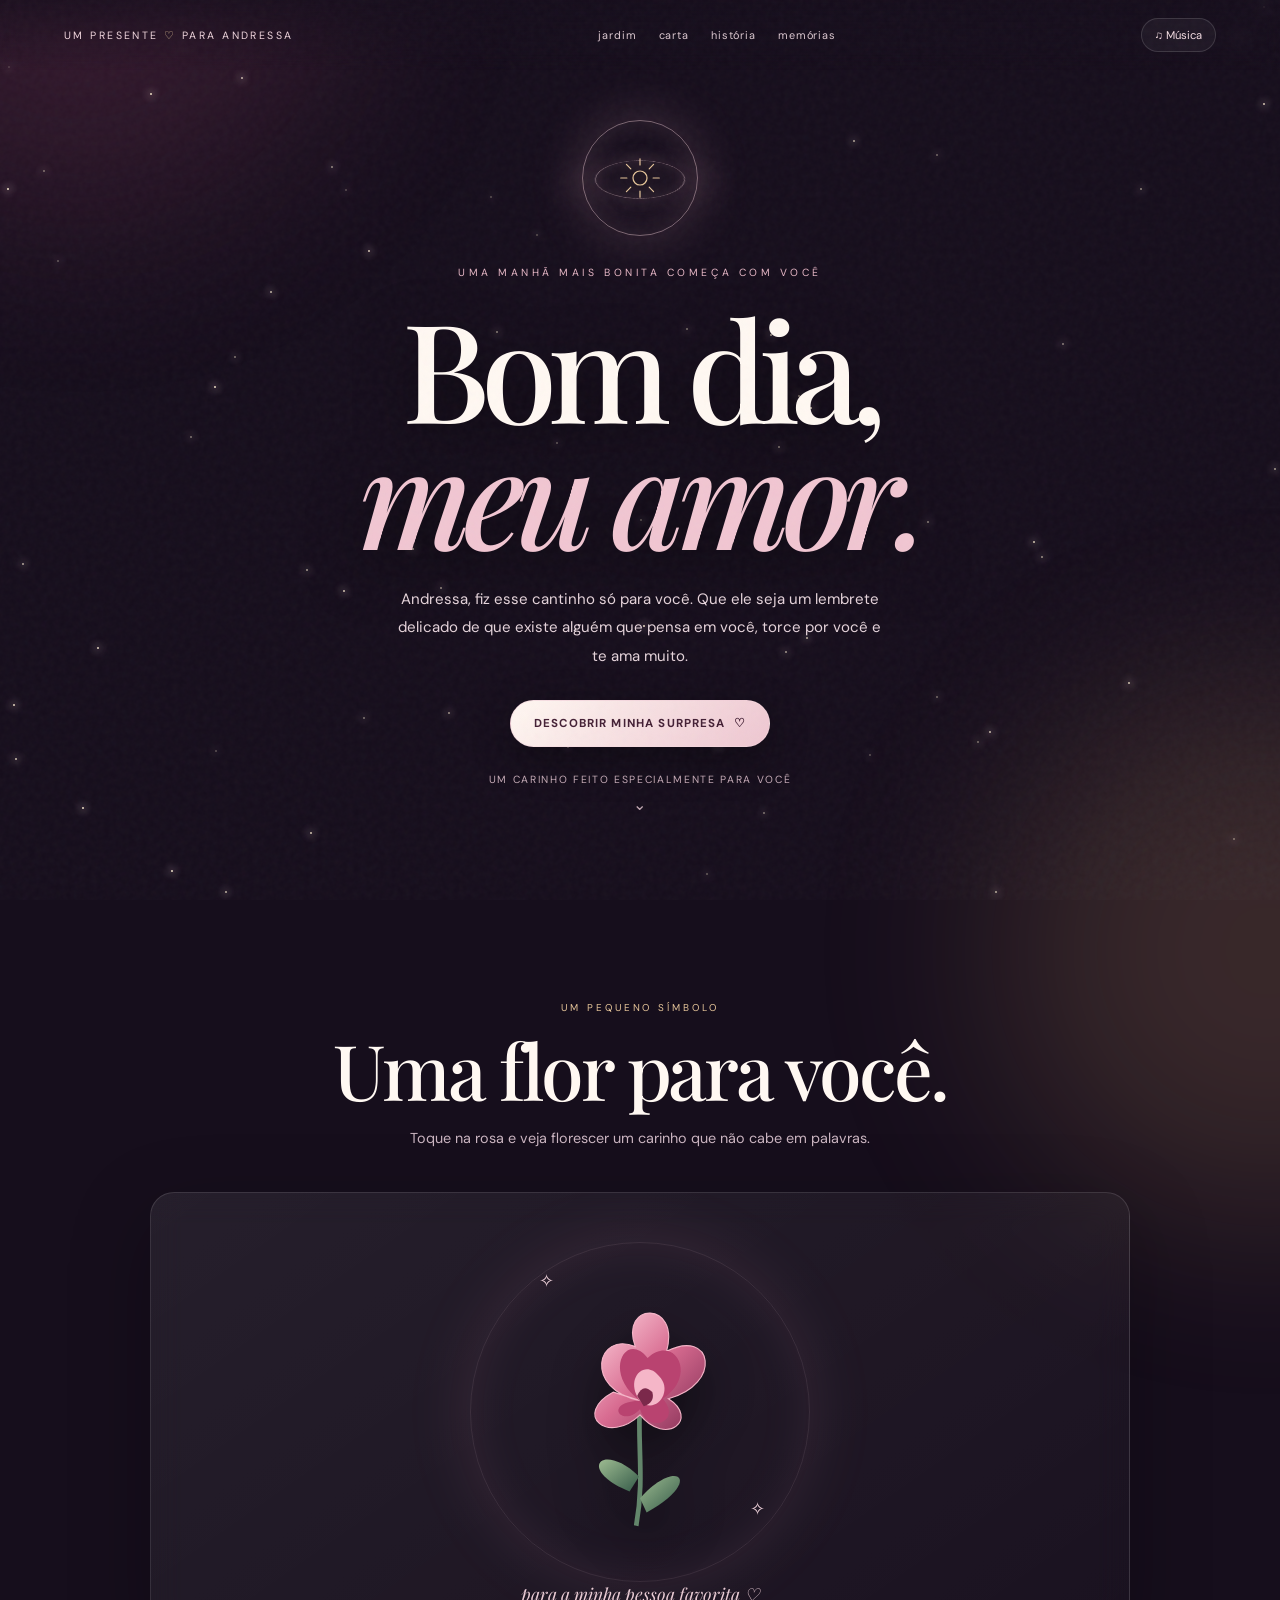
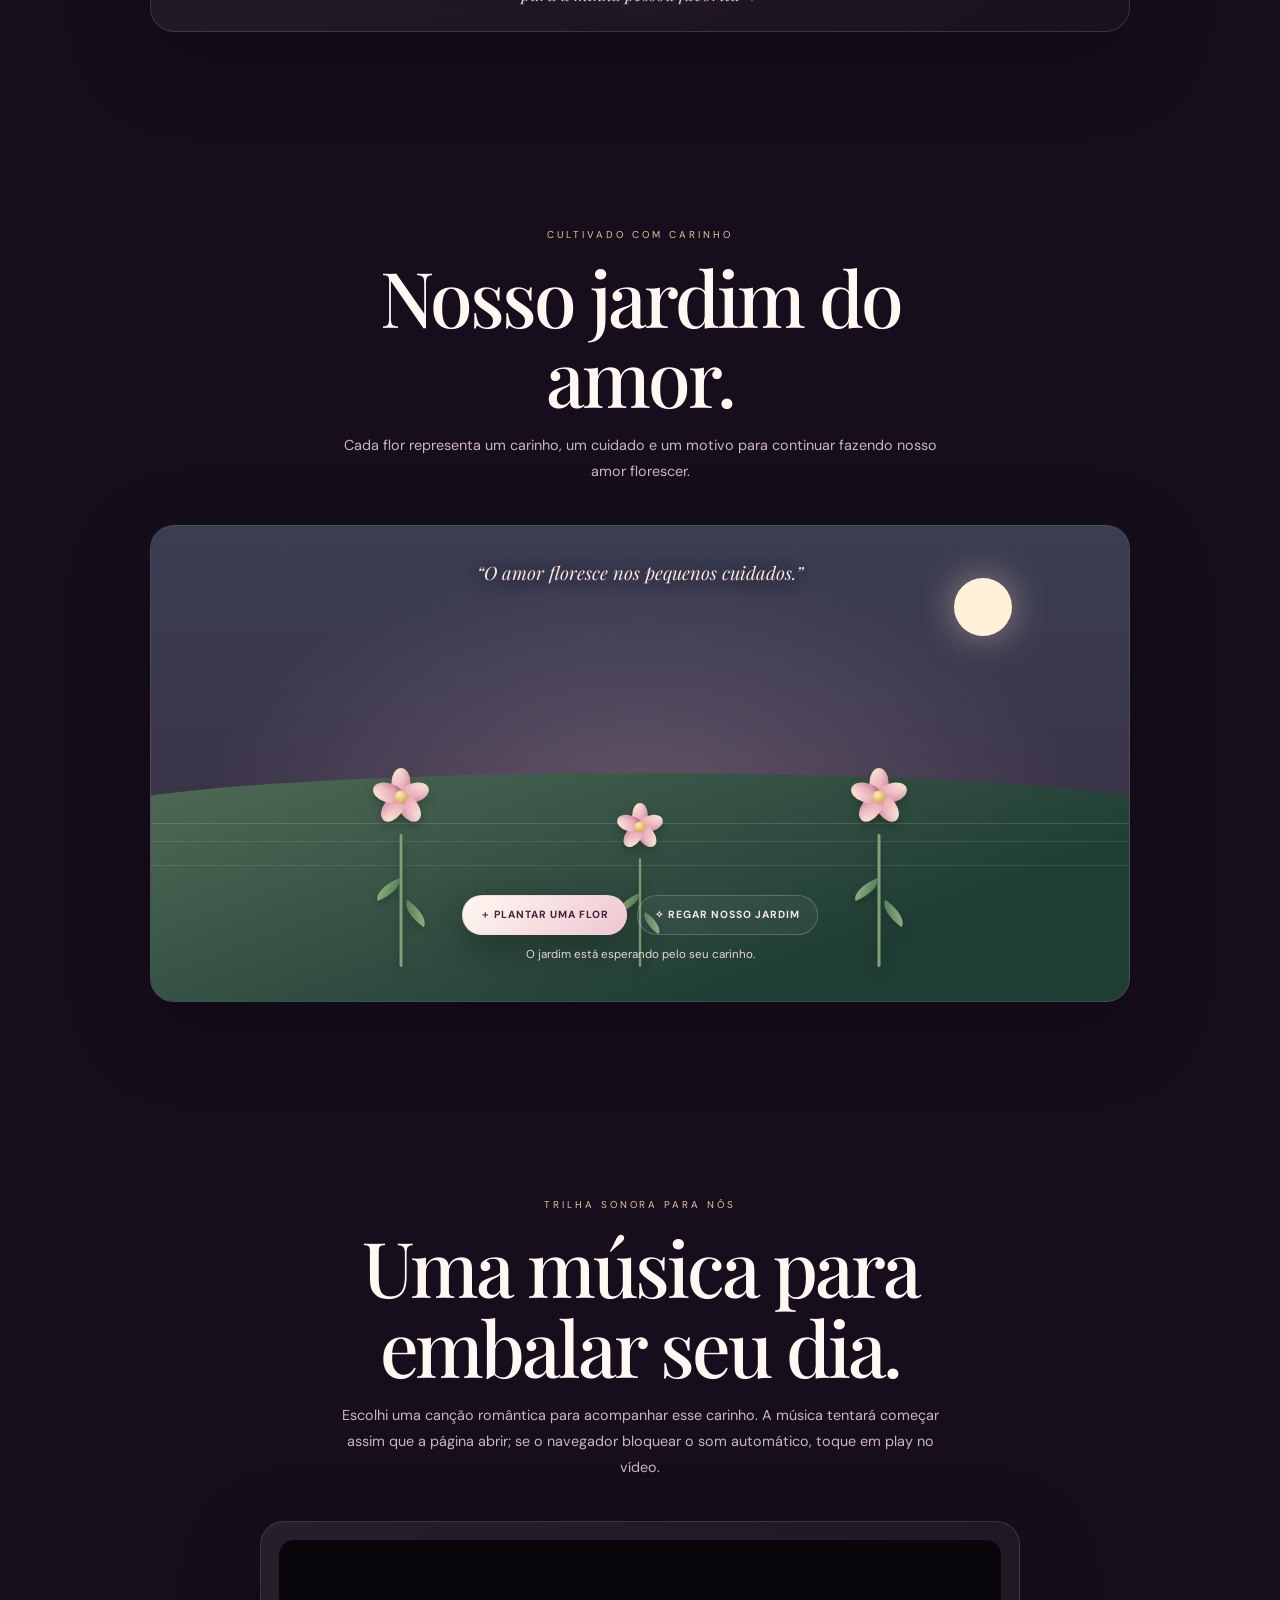
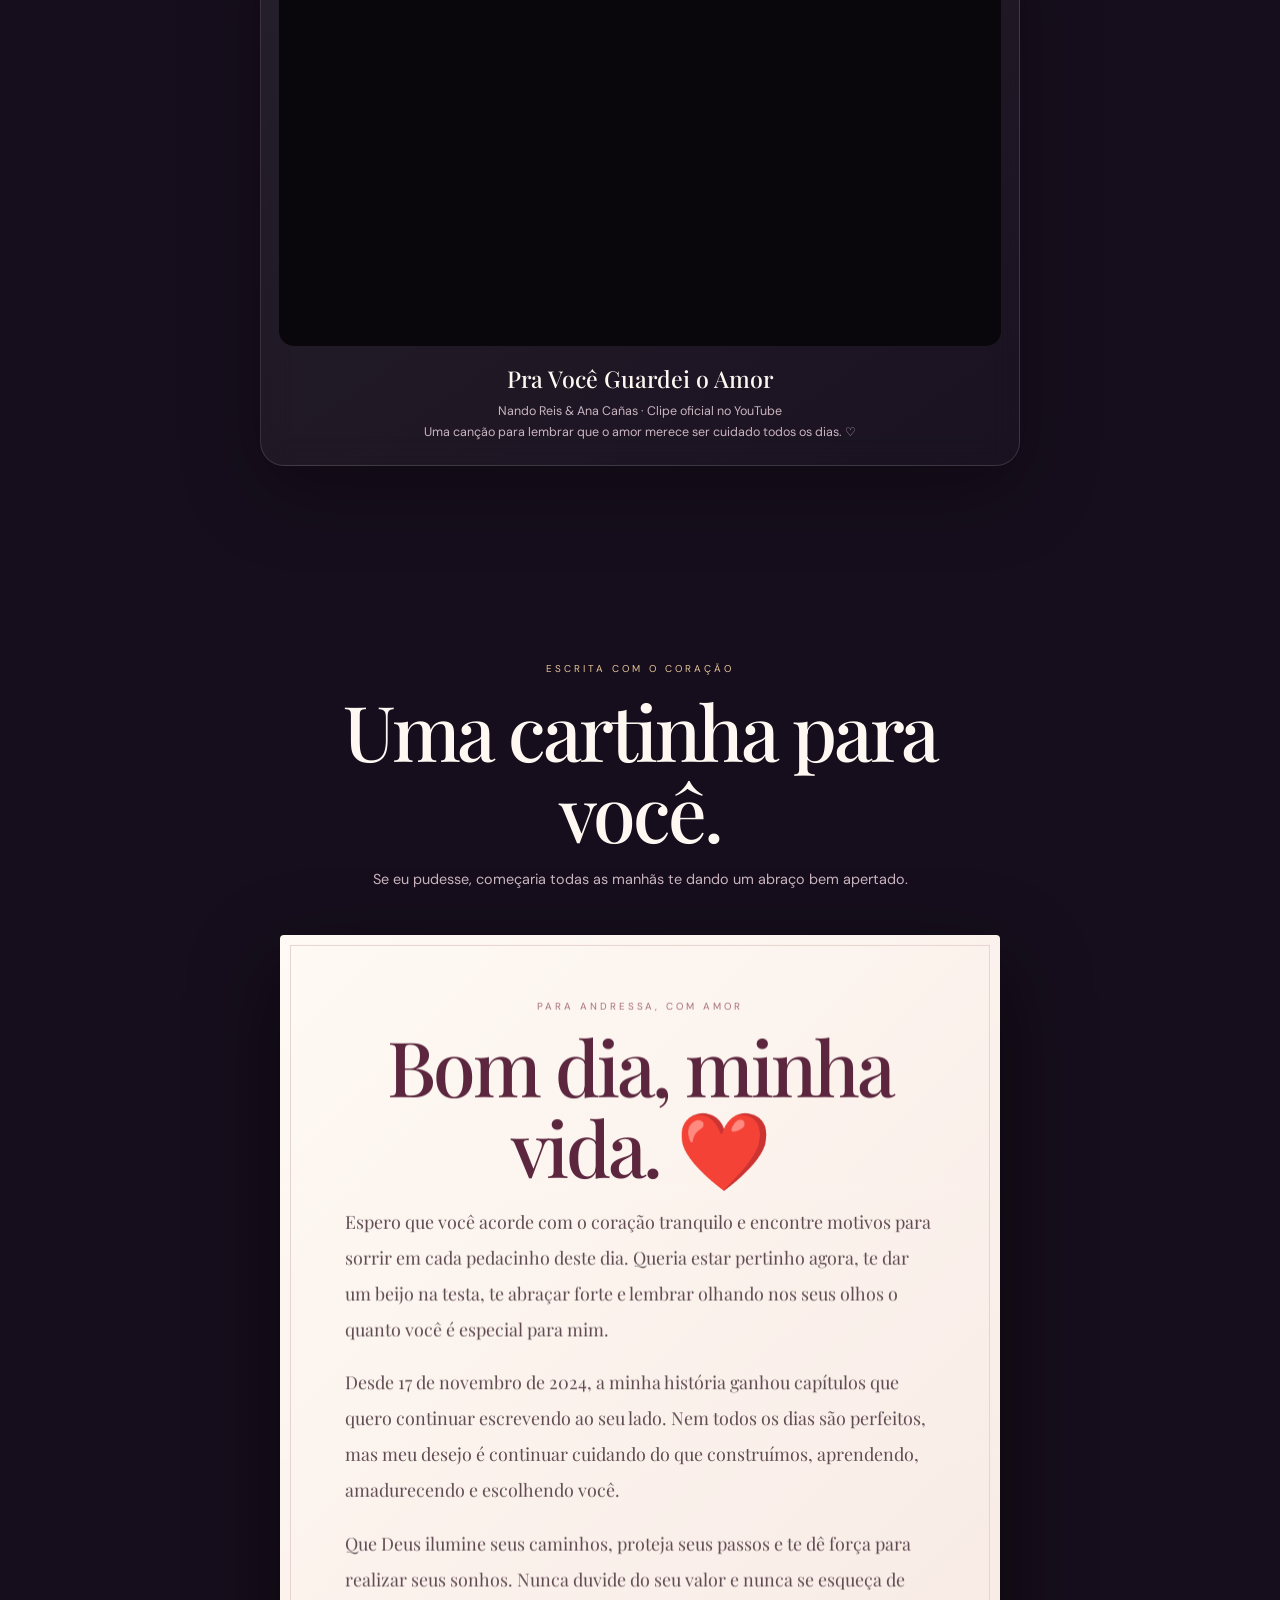
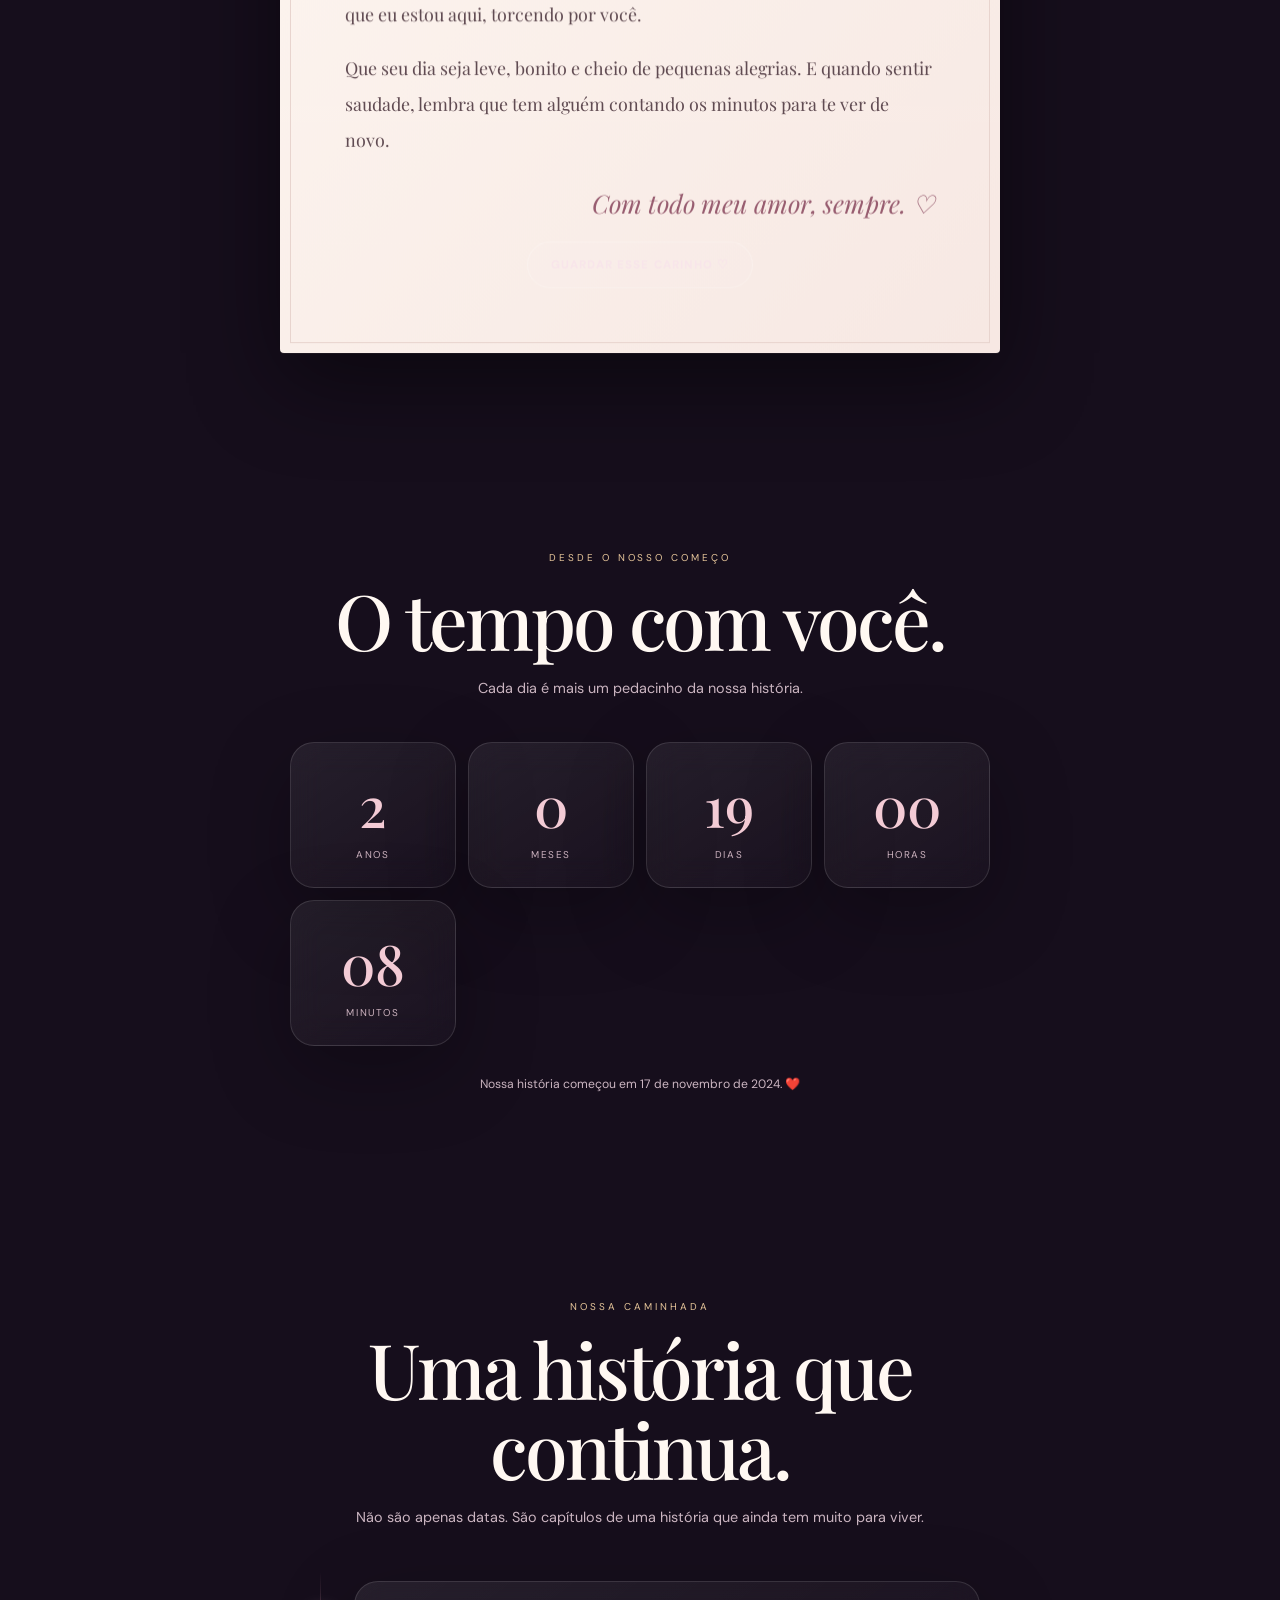
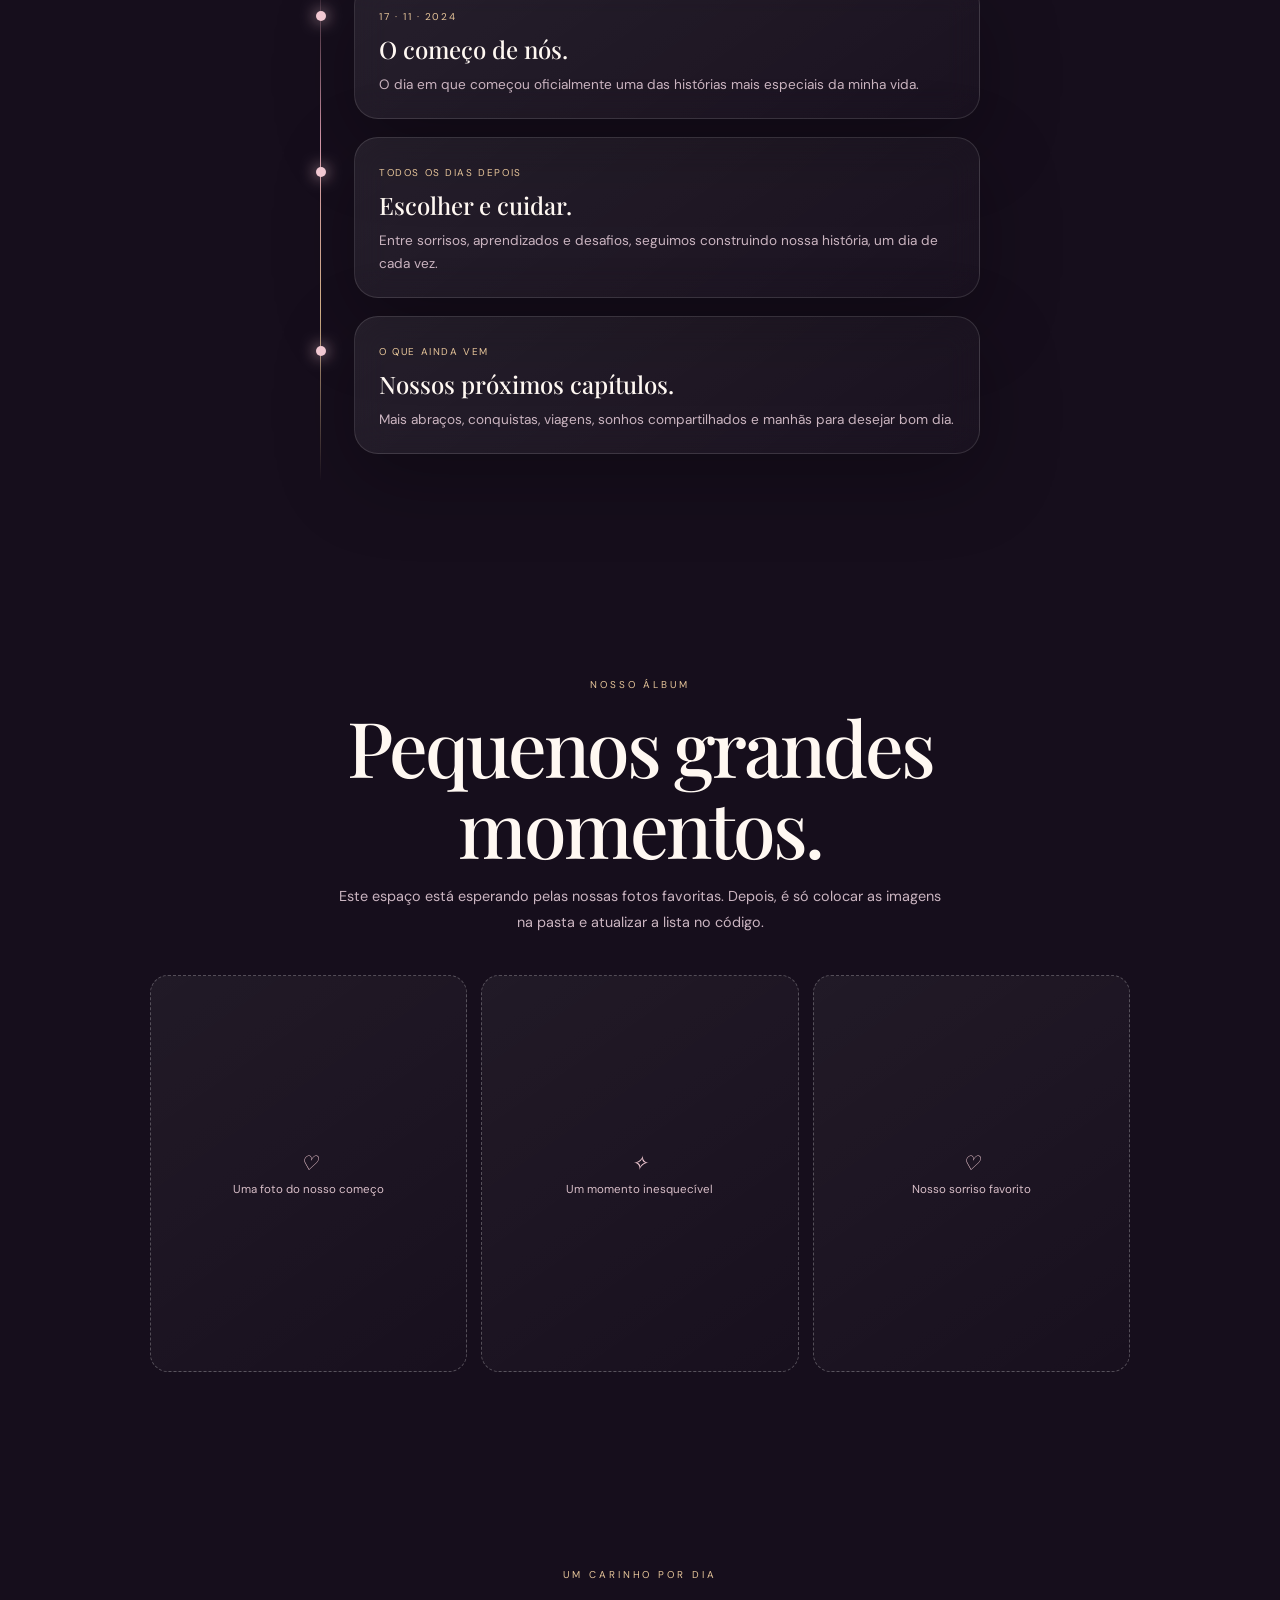
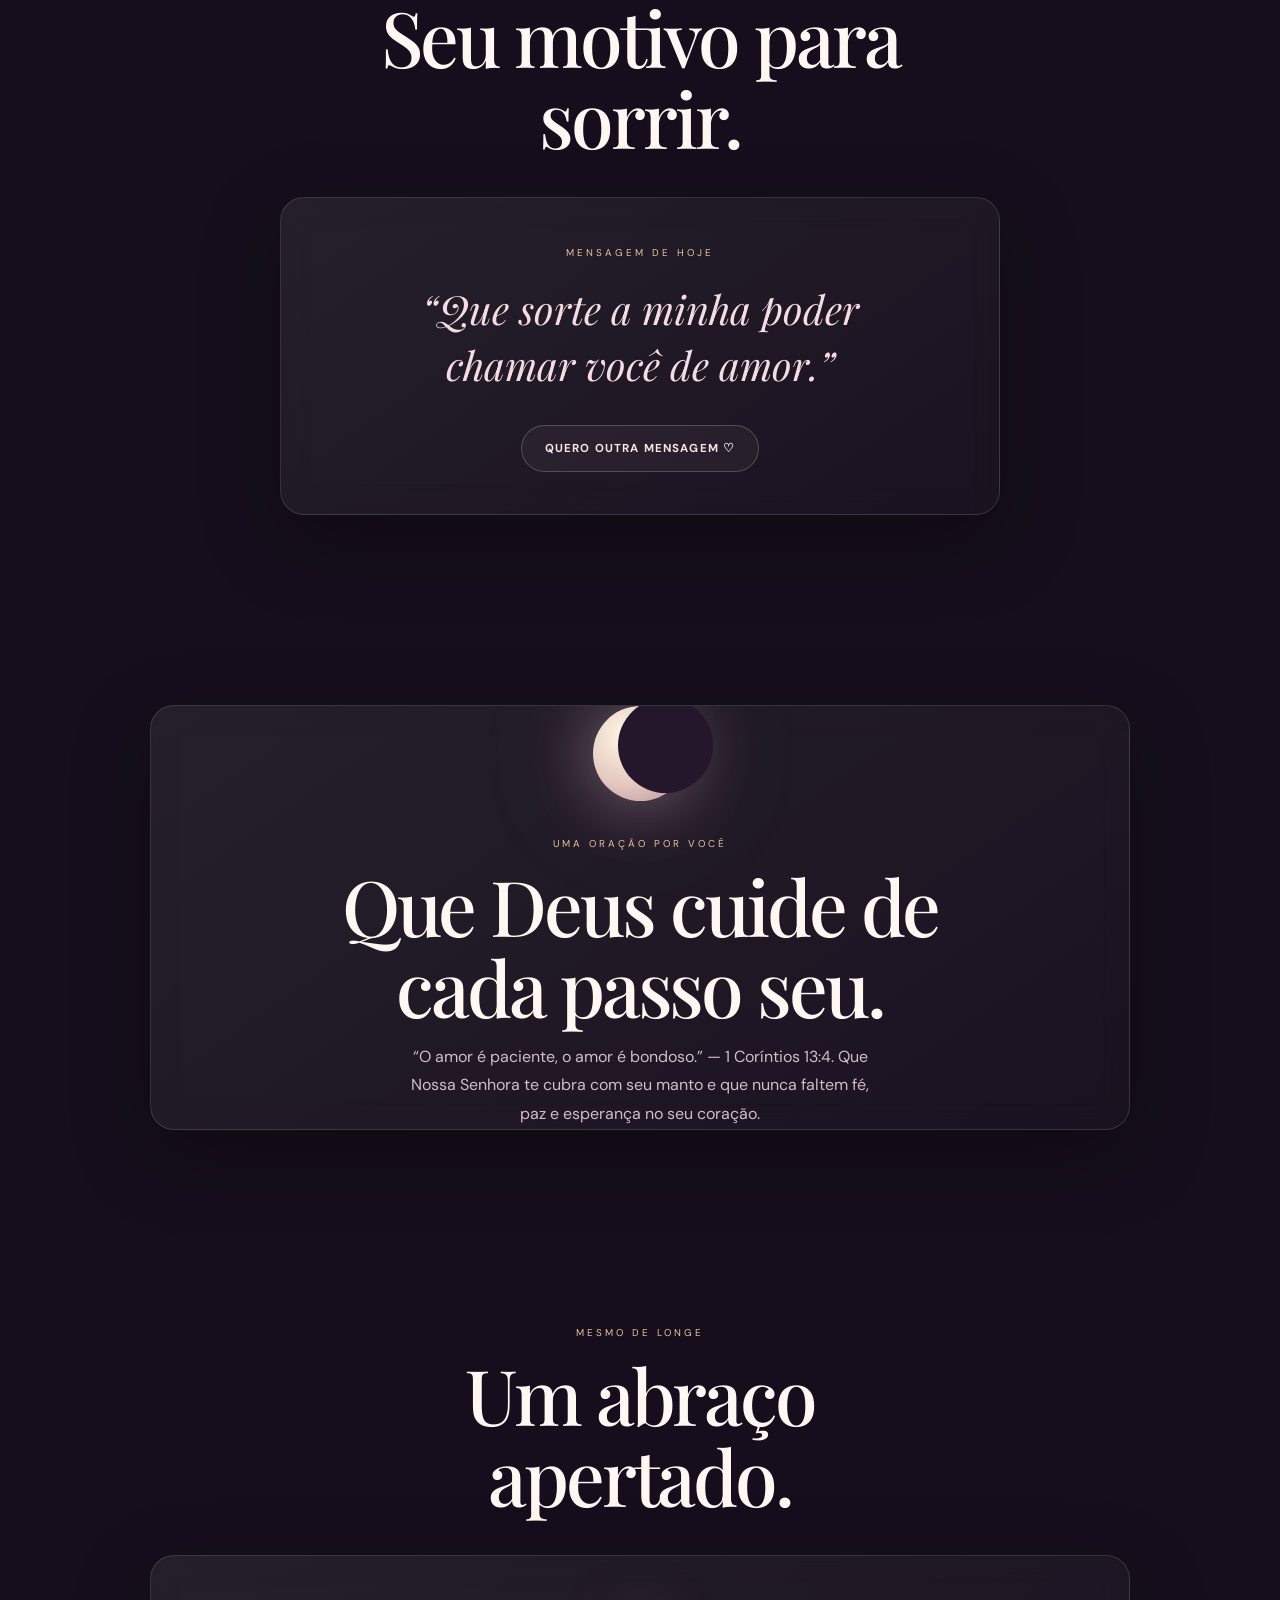
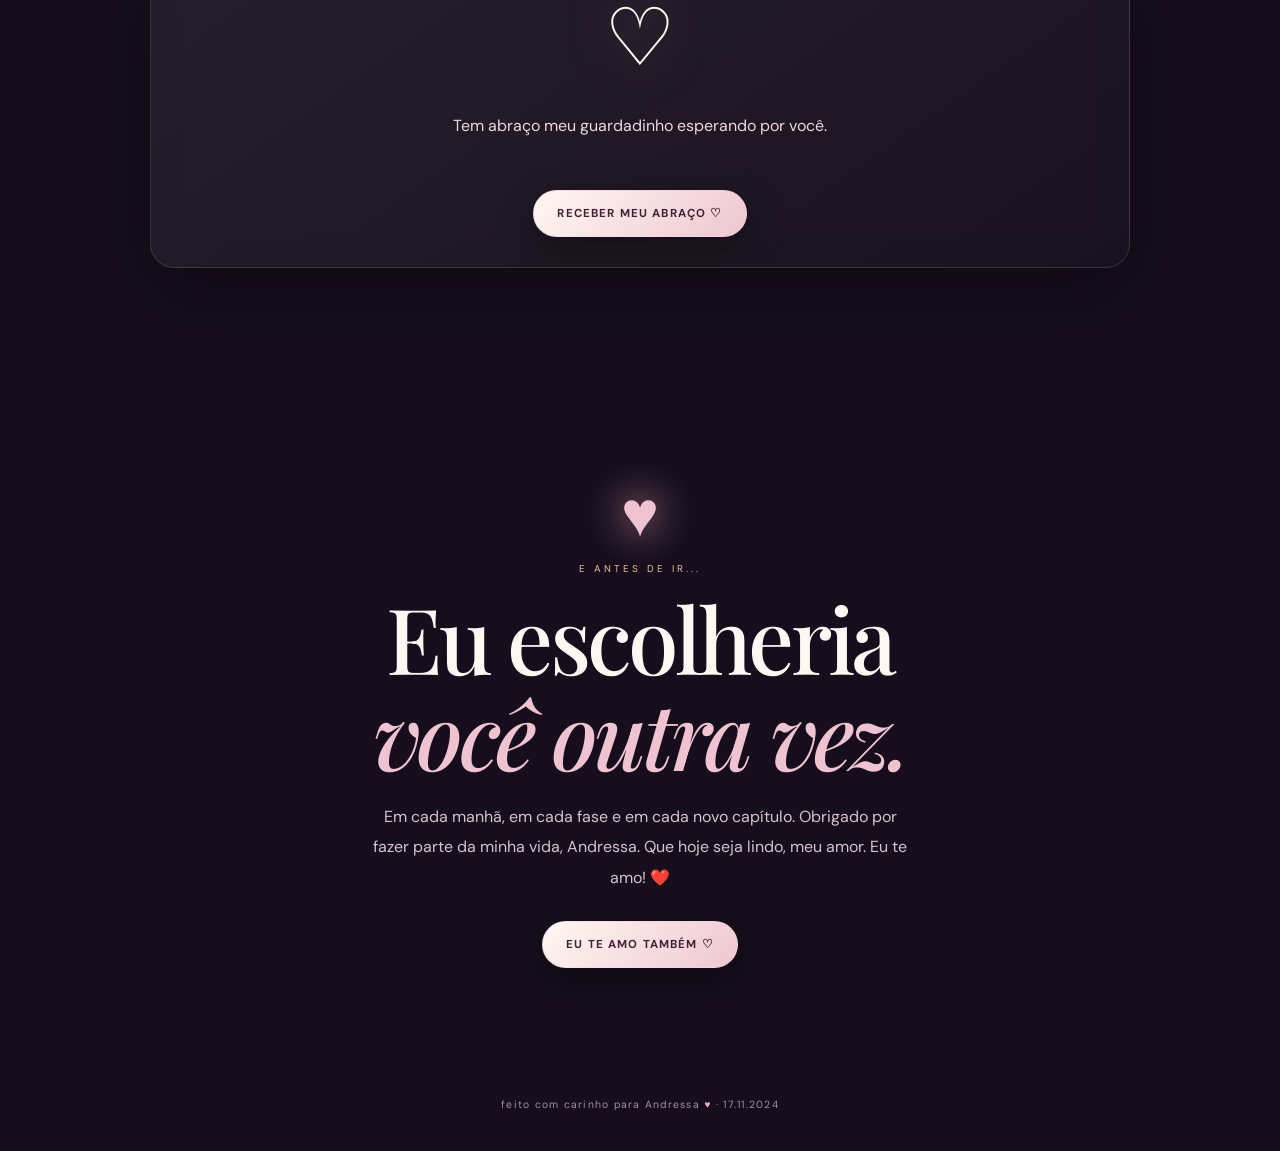
==== commit 2cb24363: "Enable YouTube autoplay on page load" ====
--- a/index.html
+++ b/index.html
@@ -73,7 +73,7 @@
 <div class="rose-stage glass"><div class="rose-orbit"></div><button class="rose-button" id="roseBtn" aria-label="Fazer a rosa florescer">
 <svg class="rose-svg" viewBox="0 0 230 280" xmlns="http://www.w3.org/2000/svg"><defs><linearGradient id="petal" x1="0" y1="0" x2="1" y2="1"><stop stop-color="#ffd5df"/><stop offset=".5" stop-color="#d86c91"/><stop offset="1" stop-color="#812d53"/></linearGradient><linearGradient id="leaf" x1="0" y1="0" x2="1" y2="1"><stop stop-color="#9dbb91"/><stop offset="1" stop-color="#355b49"/></linearGradient></defs><path d="M115 130 C112 175 120 210 111 260" stroke="#63866b" stroke-width="5" fill="none"/><path d="M114 208 C75 170 47 201 104 224Z" fill="url(#leaf)"/><path d="M115 231 C154 187 183 212 122 246Z" fill="url(#leaf)"/><g id="bloom"><path d="M115 128 C55 116 69 54 110 71 C93 24 158 22 143 76 C192 51 202 111 145 126 C178 147 143 177 115 143 C82 175 43 143 87 119Z" fill="url(#petal)" stroke="#f4b4c7" stroke-width="1.2"/><path d="M115 128 C75 99 100 54 123 83 C151 57 177 101 139 126 C160 150 124 164 115 137 C96 158 75 129 115 128Z" fill="#b94370"/><path d="M115 128 C98 105 120 83 135 102 C151 118 131 144 115 128Z" fill="#f5b6c8"/><path d="M112 123 Q118 109 128 119 Q131 130 119 134Z" fill="#7b294b"/></g></svg></button><div class="rose-caption" id="roseCaption">para a minha pessoa favorita ♡</div></div></section>
 <section class="content reveal" id="jardim"><div class="section-head"><span class="eyebrow">cultivado com carinho</span><h2>Nosso jardim do amor.</h2><p>Cada flor representa um carinho, um cuidado e um motivo para continuar fazendo nosso amor florescer.</p></div><div class="garden-wrap glass"><div class="garden-sky"></div><div class="garden-moon"></div><div class="garden-hill"></div><div class="garden-bed" id="gardenBed" aria-label="Jardim interativo"><div class="garden-flower"><div class="garden-stem"></div><i class="garden-leaf"></i><i class="garden-leaf right"></i><div class="garden-head"><i class="garden-petal"></i><i class="garden-petal"></i><i class="garden-petal"></i><i class="garden-petal"></i><i class="garden-petal"></i><i class="garden-center"></i></div></div><div class="garden-flower"><div class="garden-stem"></div><i class="garden-leaf"></i><i class="garden-leaf right"></i><div class="garden-head"><i class="garden-petal"></i><i class="garden-petal"></i><i class="garden-petal"></i><i class="garden-petal"></i><i class="garden-petal"></i><i class="garden-center"></i></div></div><div class="garden-flower"><div class="garden-stem"></div><i class="garden-leaf"></i><i class="garden-leaf right"></i><div class="garden-head"><i class="garden-petal"></i><i class="garden-petal"></i><i class="garden-petal"></i><i class="garden-petal"></i><i class="garden-petal"></i><i class="garden-center"></i></div></div></div><div class="garden-water" id="gardenWater"></div><p class="garden-note">“O amor floresce nos pequenos cuidados.”</p><div class="garden-controls"><button class="btn" id="plantBtn">＋ Plantar uma flor</button><button class="btn ghost" id="waterBtn">✧ Regar nosso jardim</button></div><p class="garden-status" id="gardenStatus" aria-live="polite">O jardim está esperando pelo seu carinho.</p></div></section>
-<section class="content reveal" id="musica"><div class="section-head"><span class="eyebrow">trilha sonora para nós</span><h2>Uma música para embalar seu dia.</h2><p>Escolhi uma canção romântica para acompanhar esse carinho. Aperte play quando quiser ouvir.</p></div><div class="music-card glass"><iframe class="youtube-frame" src="https://www.youtube-nocookie.com/embed/sB8_zYjxSGg?rel=0&playsinline=1" title="Nando Reis e Ana Cañas — Pra Você Guardei o Amor" loading="lazy" referrerpolicy="strict-origin-when-cross-origin" allow="accelerometer; autoplay; clipboard-write; encrypted-media; gyroscope; picture-in-picture; web-share" allowfullscreen></iframe><div class="music-caption"><h3>Pra Você Guardei o Amor</h3><p>Nando Reis &amp; Ana Cañas · Clipe oficial no YouTube<br>Uma canção para lembrar que o amor merece ser cuidado todos os dias. ♡</p></div></div></section>
+<section class="content reveal" id="musica"><div class="section-head"><span class="eyebrow">trilha sonora para nós</span><h2>Uma música para embalar seu dia.</h2><p>Escolhi uma canção romântica para acompanhar esse carinho. A música tentará começar assim que a página abrir; se o navegador bloquear o som automático, toque em play no vídeo.</p></div><div class="music-card glass"><iframe class="youtube-frame" src="https://www.youtube-nocookie.com/embed/sB8_zYjxSGg?autoplay=1&mute=0&rel=0&playsinline=1" title="Nando Reis e Ana Cañas — Pra Você Guardei o Amor" loading="eager" referrerpolicy="strict-origin-when-cross-origin" allow="accelerometer; autoplay; clipboard-write; encrypted-media; gyroscope; picture-in-picture; web-share" allowfullscreen></iframe><div class="music-caption"><h3>Pra Você Guardei o Amor</h3><p>Nando Reis &amp; Ana Cañas · Clipe oficial no YouTube<br>Uma canção para lembrar que o amor merece ser cuidado todos os dias. ♡</p></div></div></section>
 <section class="content reveal" id="carta"><div class="section-head"><span class="eyebrow">escrita com o coração</span><h2>Uma cartinha para você.</h2><p>Se eu pudesse, começaria todas as manhãs te dando um abraço bem apertado.</p></div>
 <article class="letter"><div class="eyebrow">para Andressa, com amor</div><h2>Bom dia, minha vida. ❤️</h2>
 <p>Espero que você acorde com o coração tranquilo e encontre motivos para sorrir em cada pedacinho deste dia. Queria estar pertinho agora, te dar um beijo na testa, te abraçar forte e lembrar olhando nos seus olhos o quanto você é especial para mim.</p>
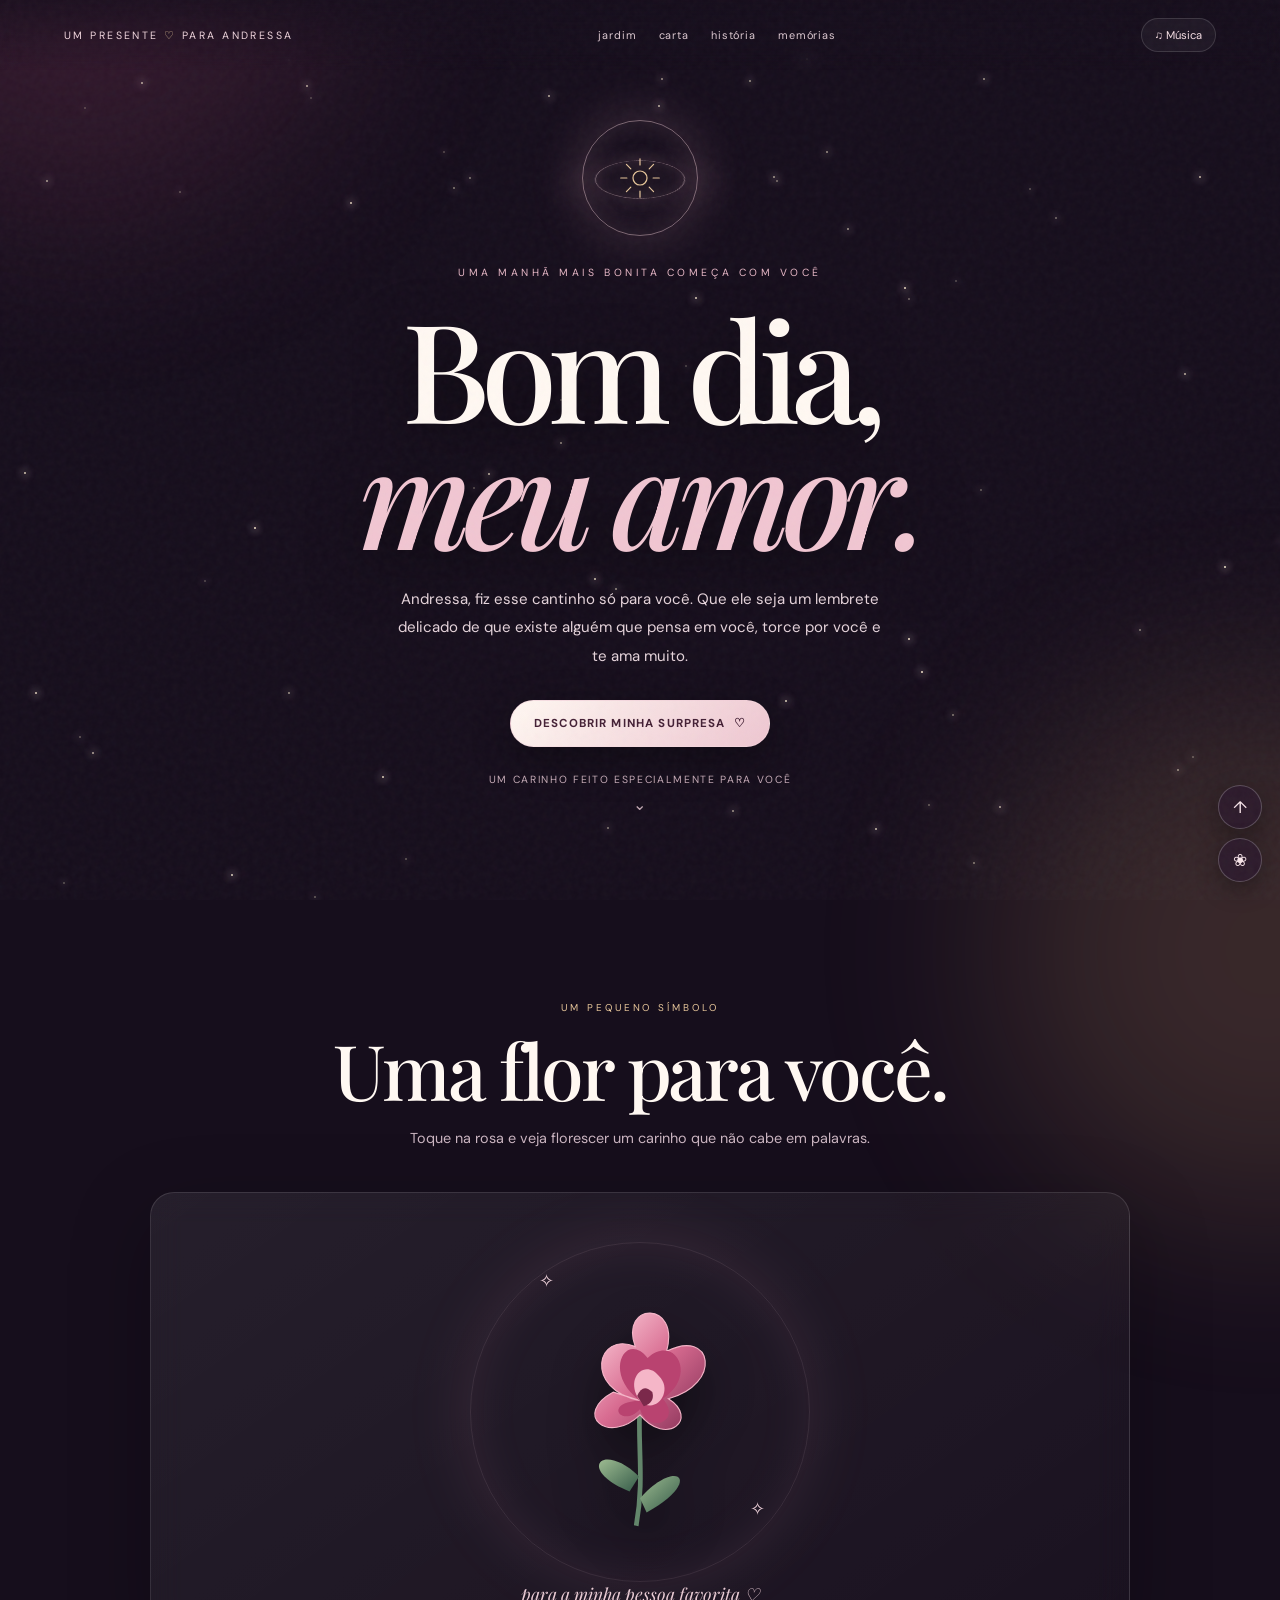
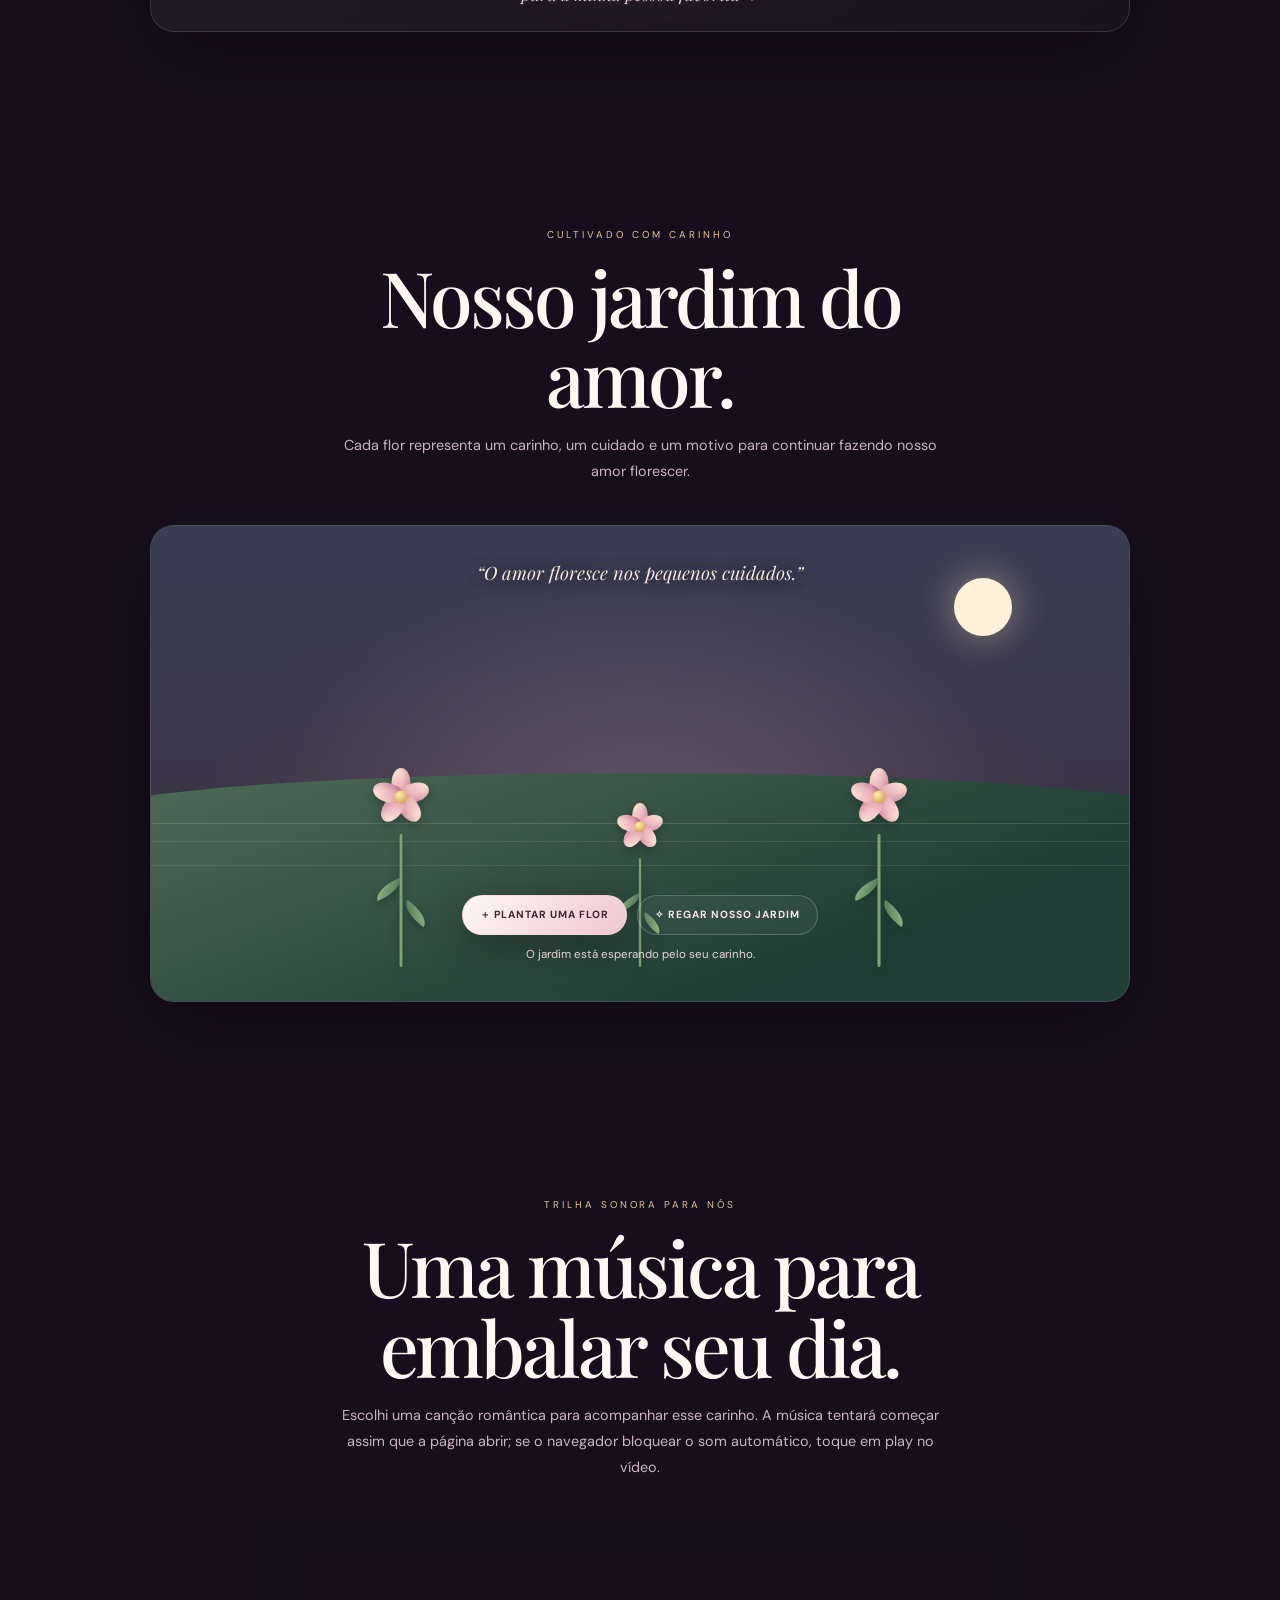
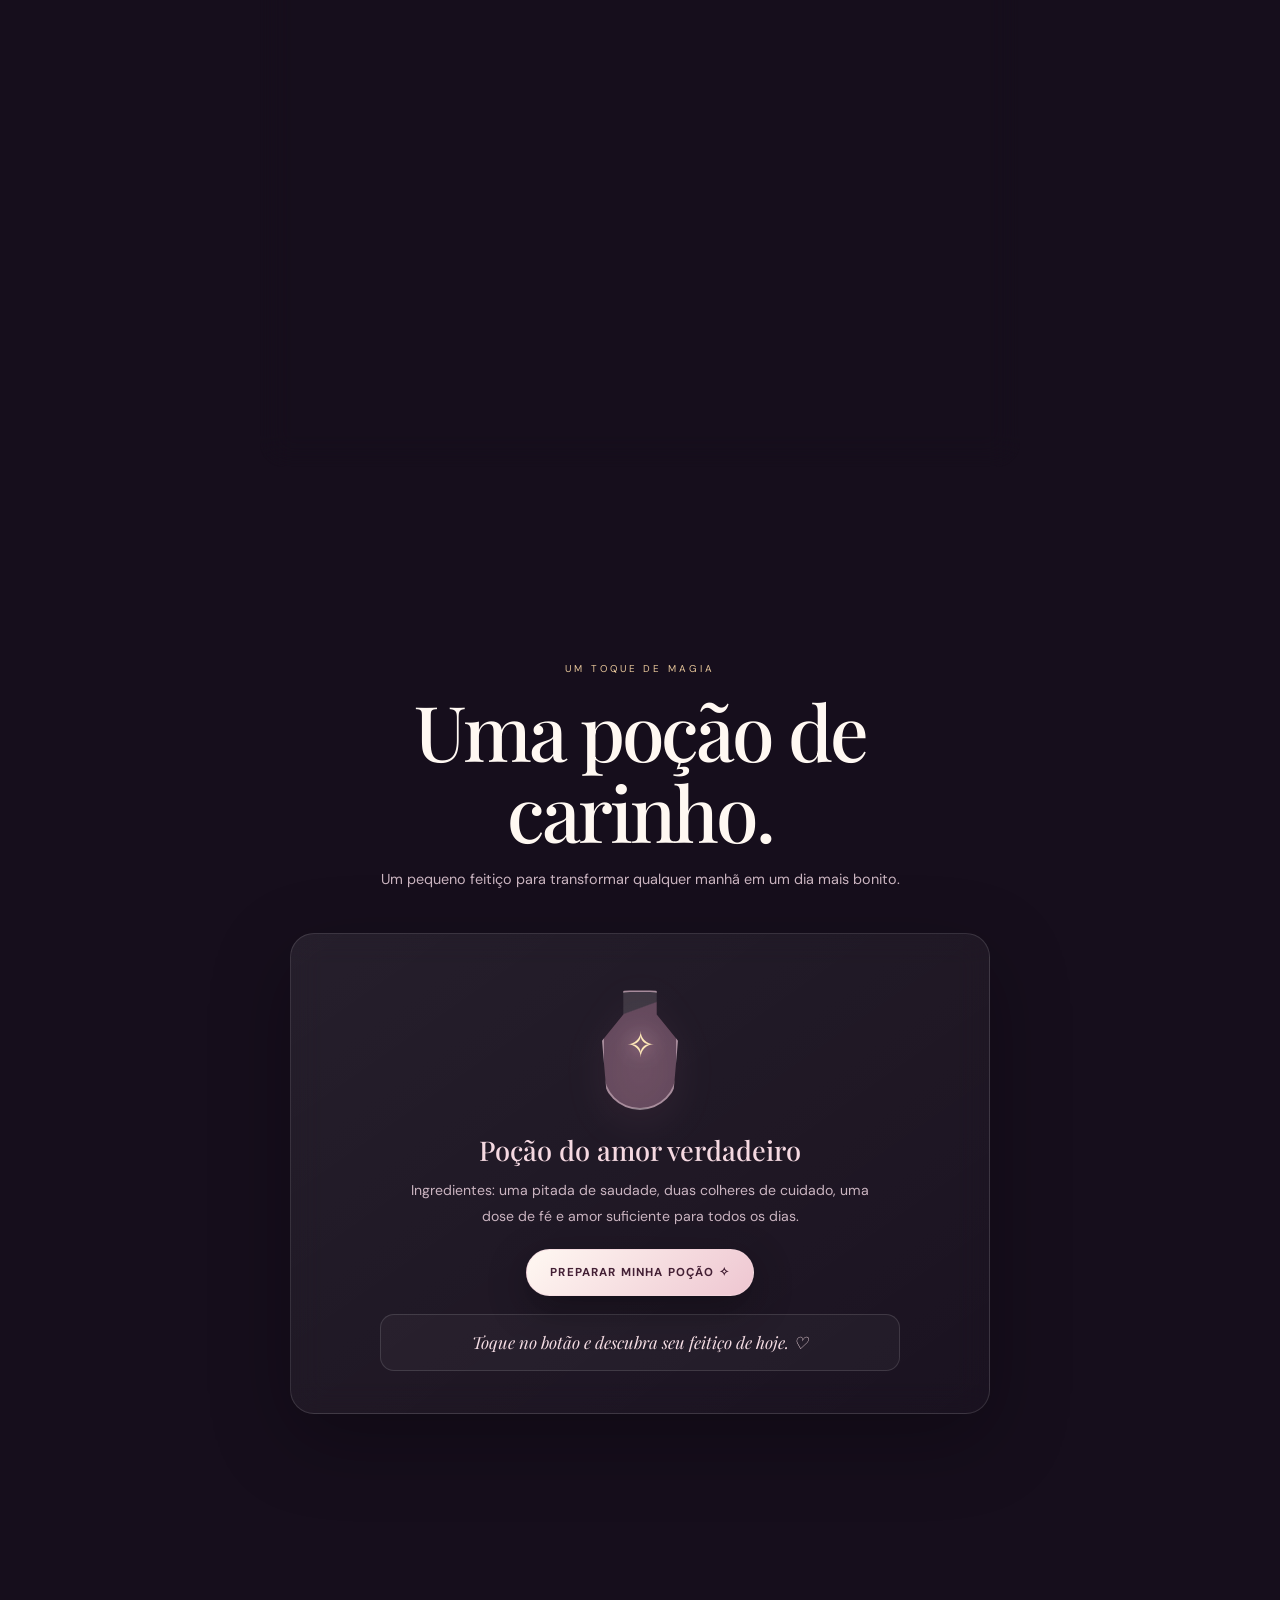
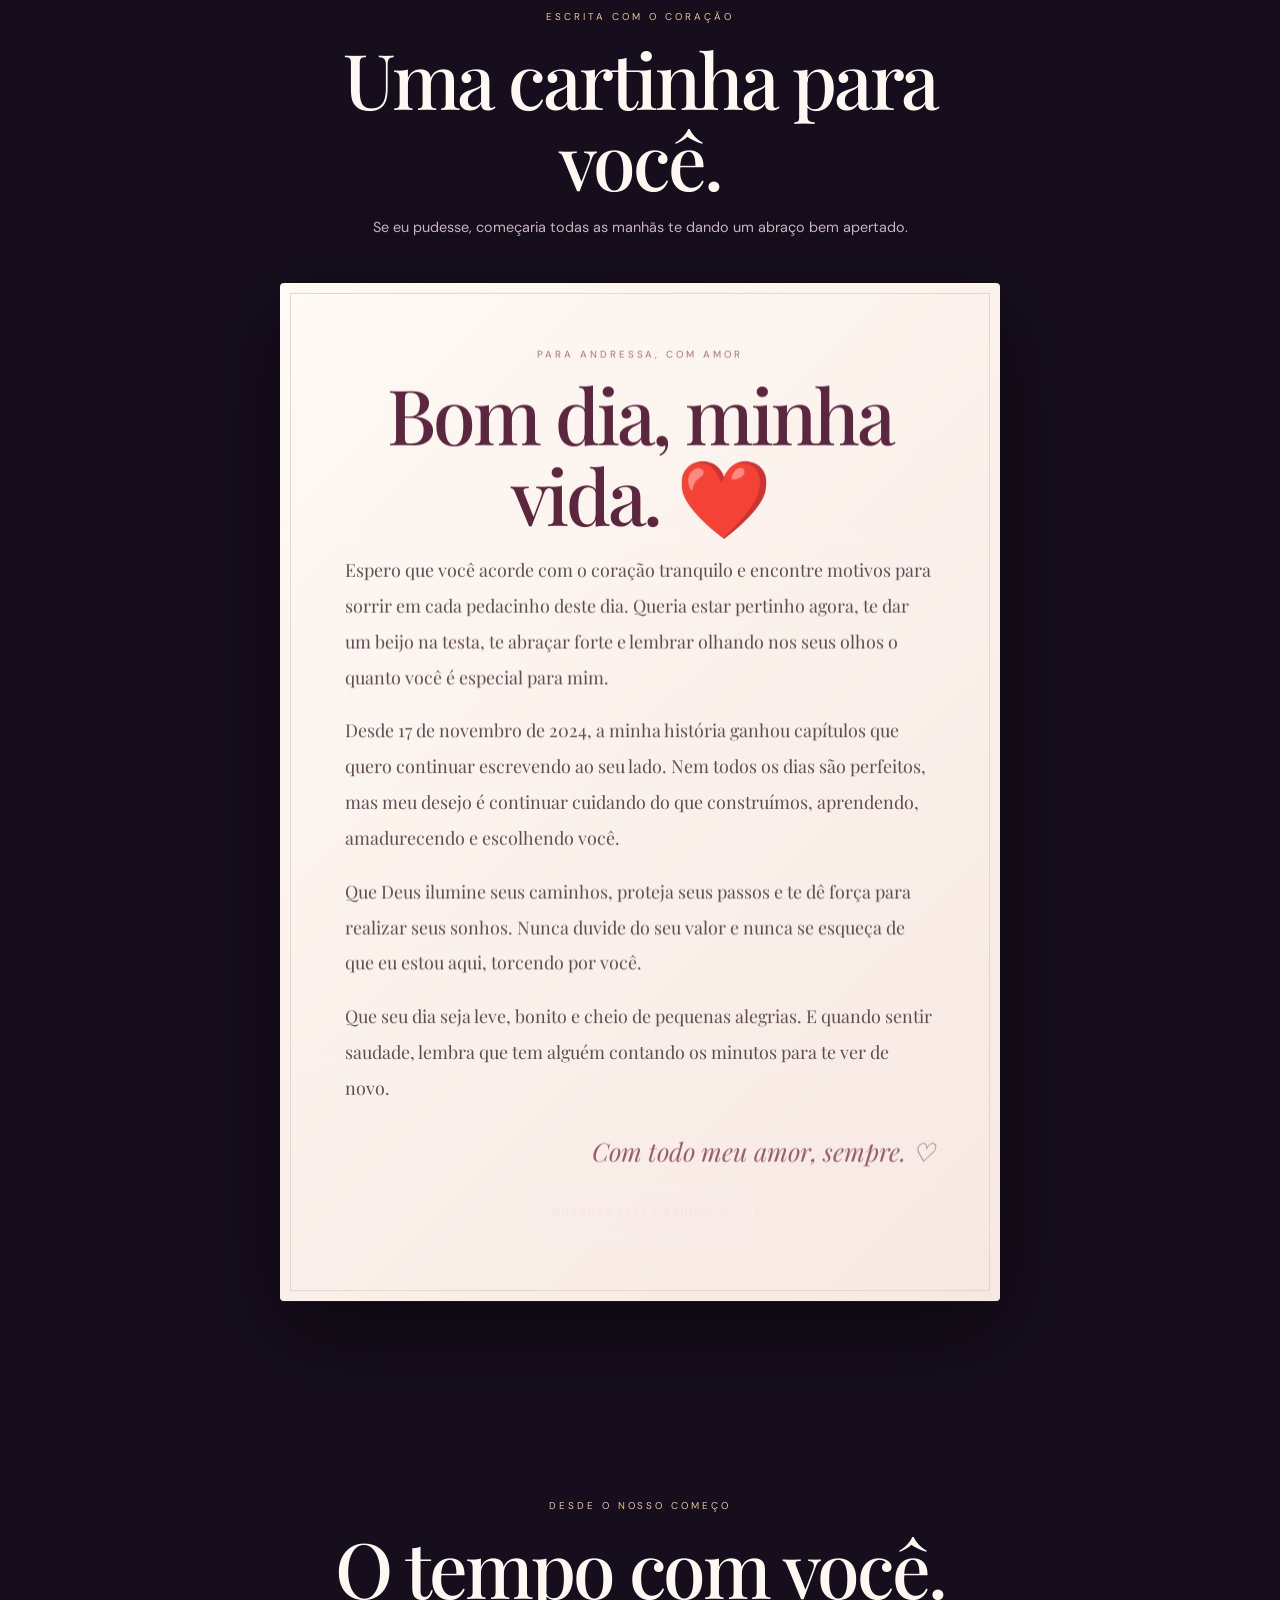
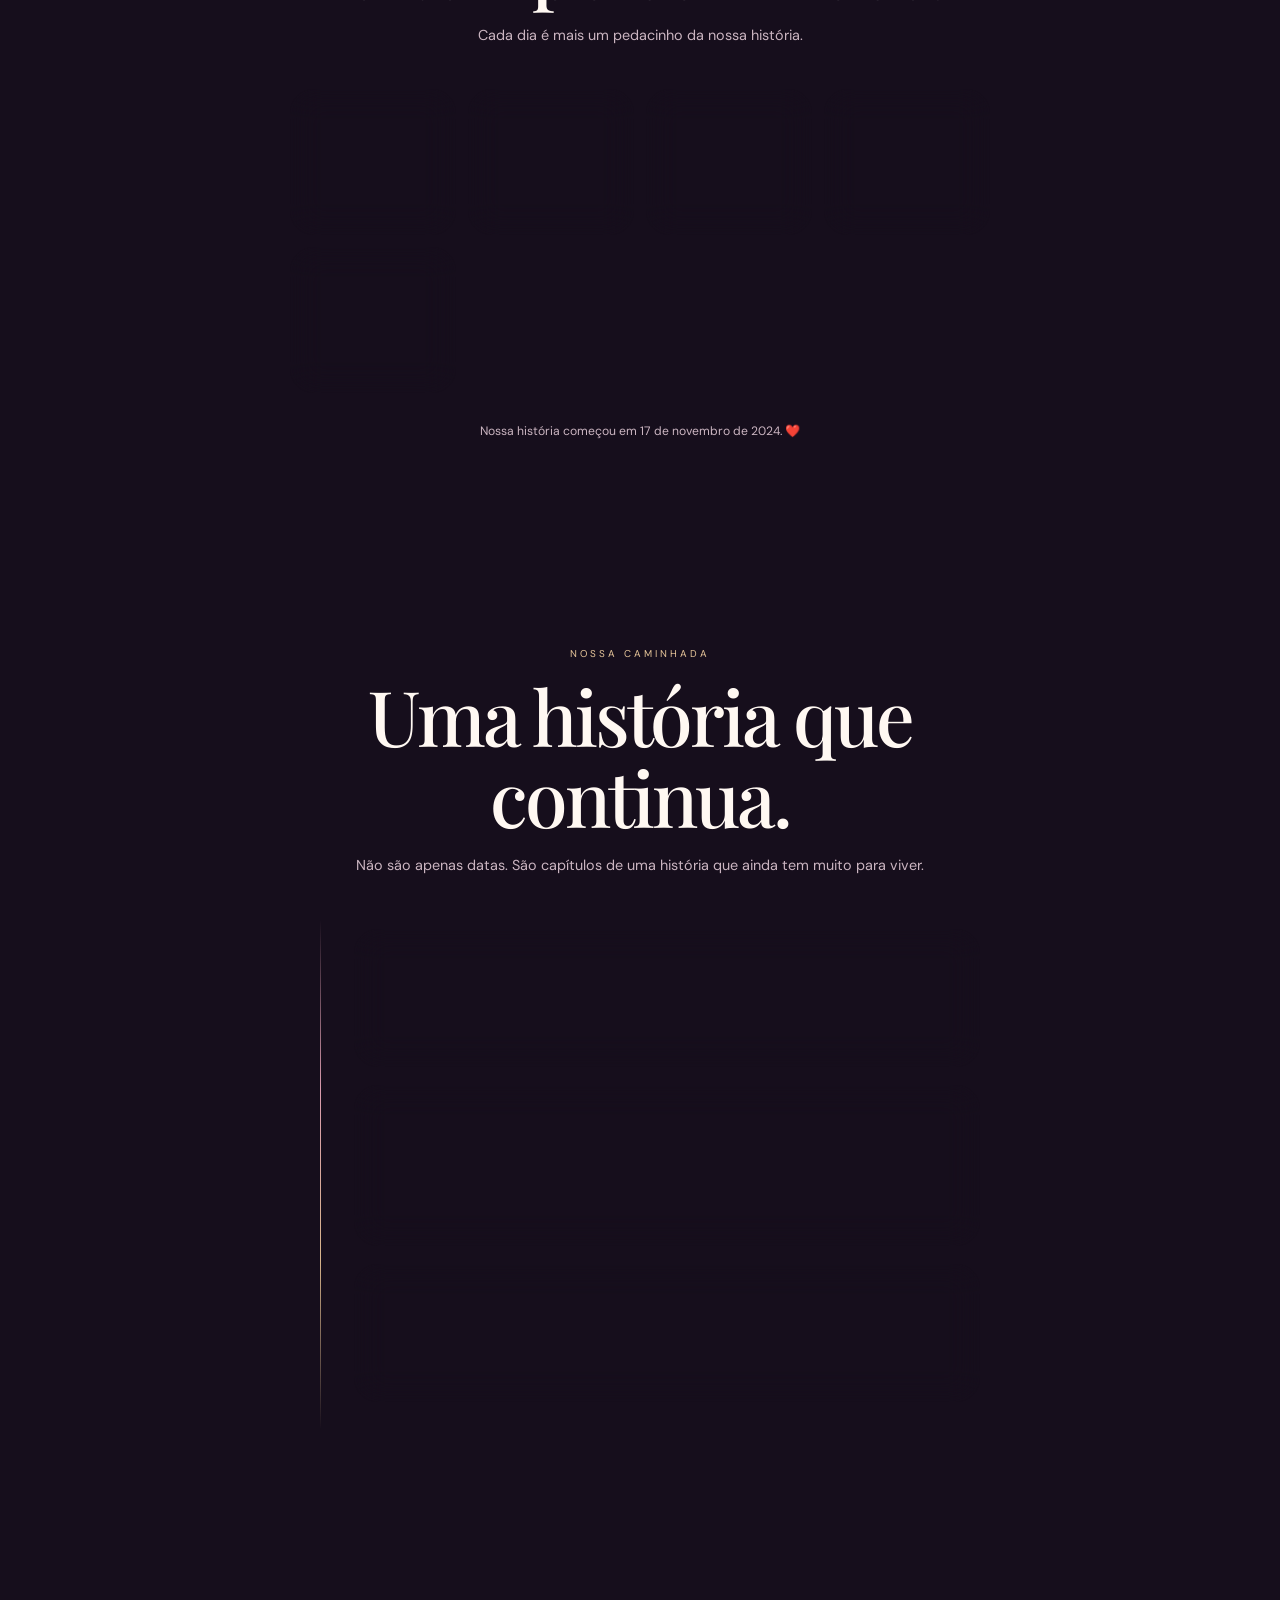
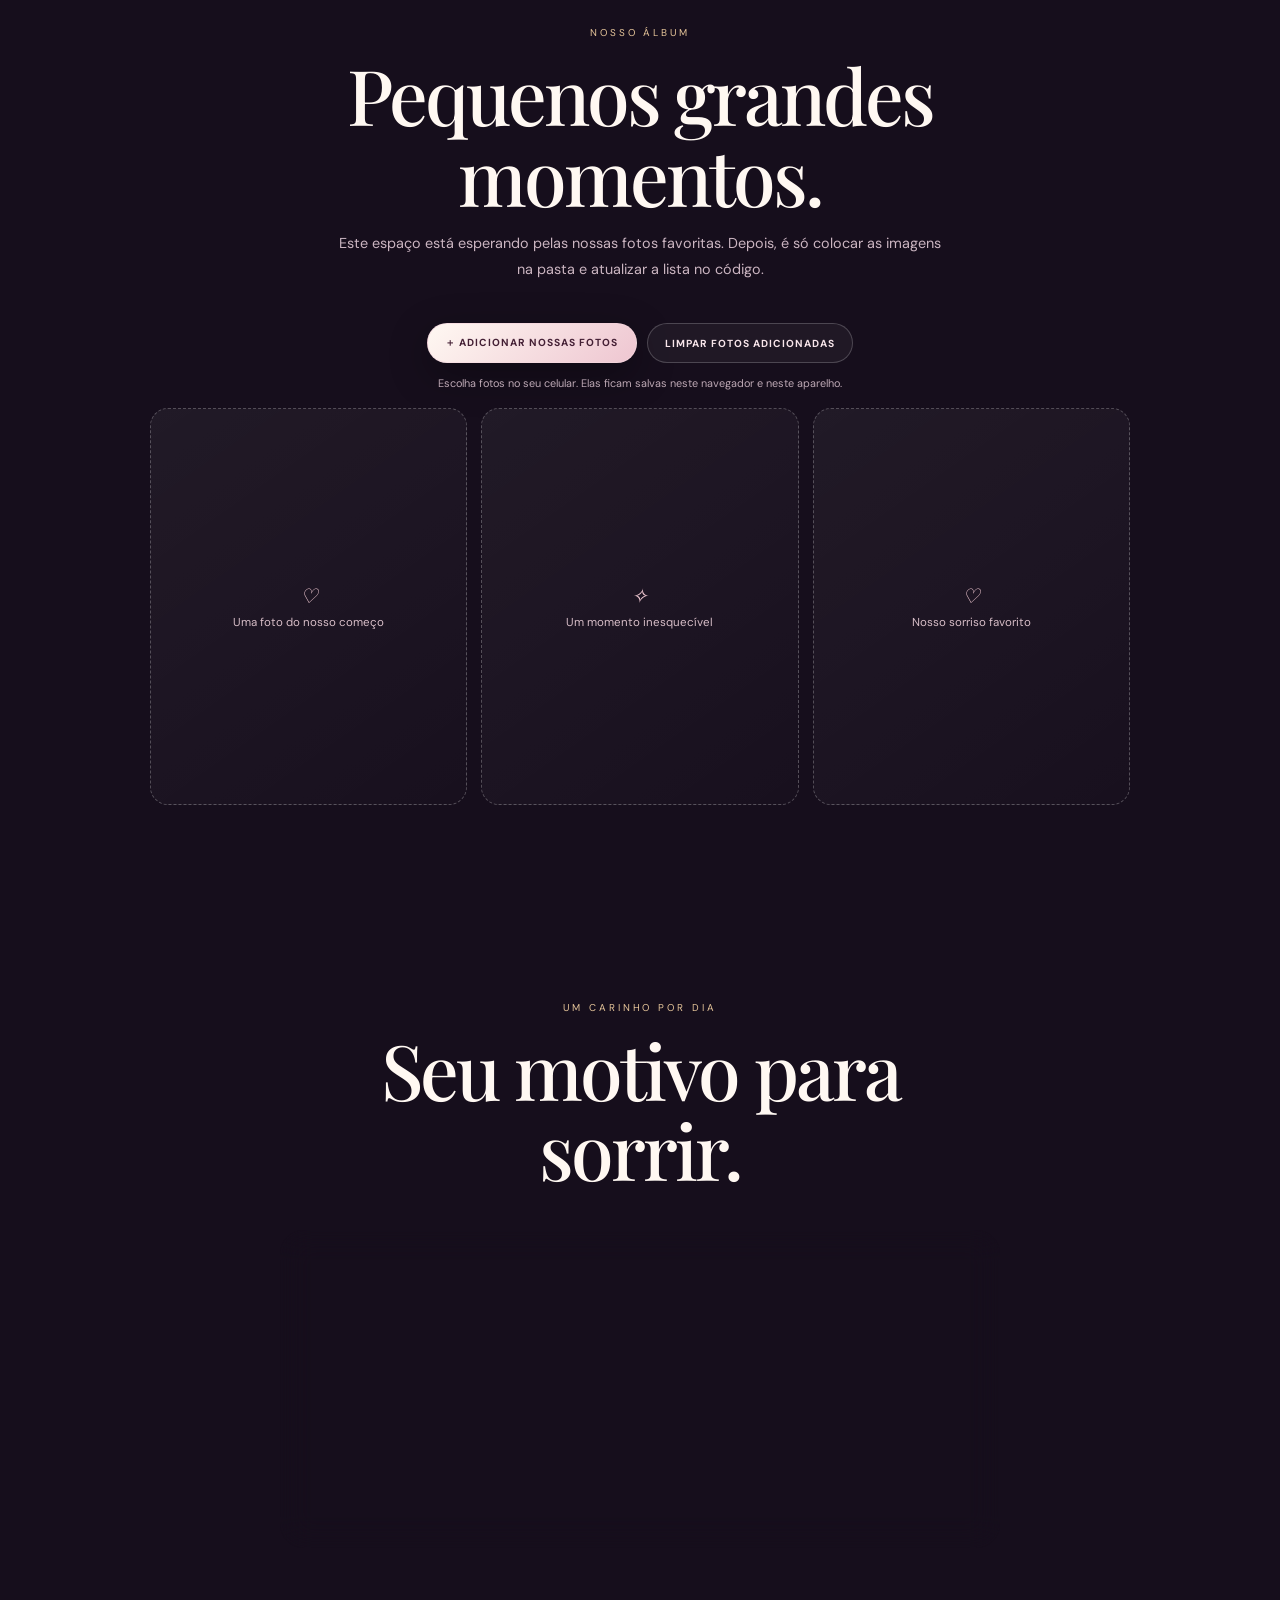
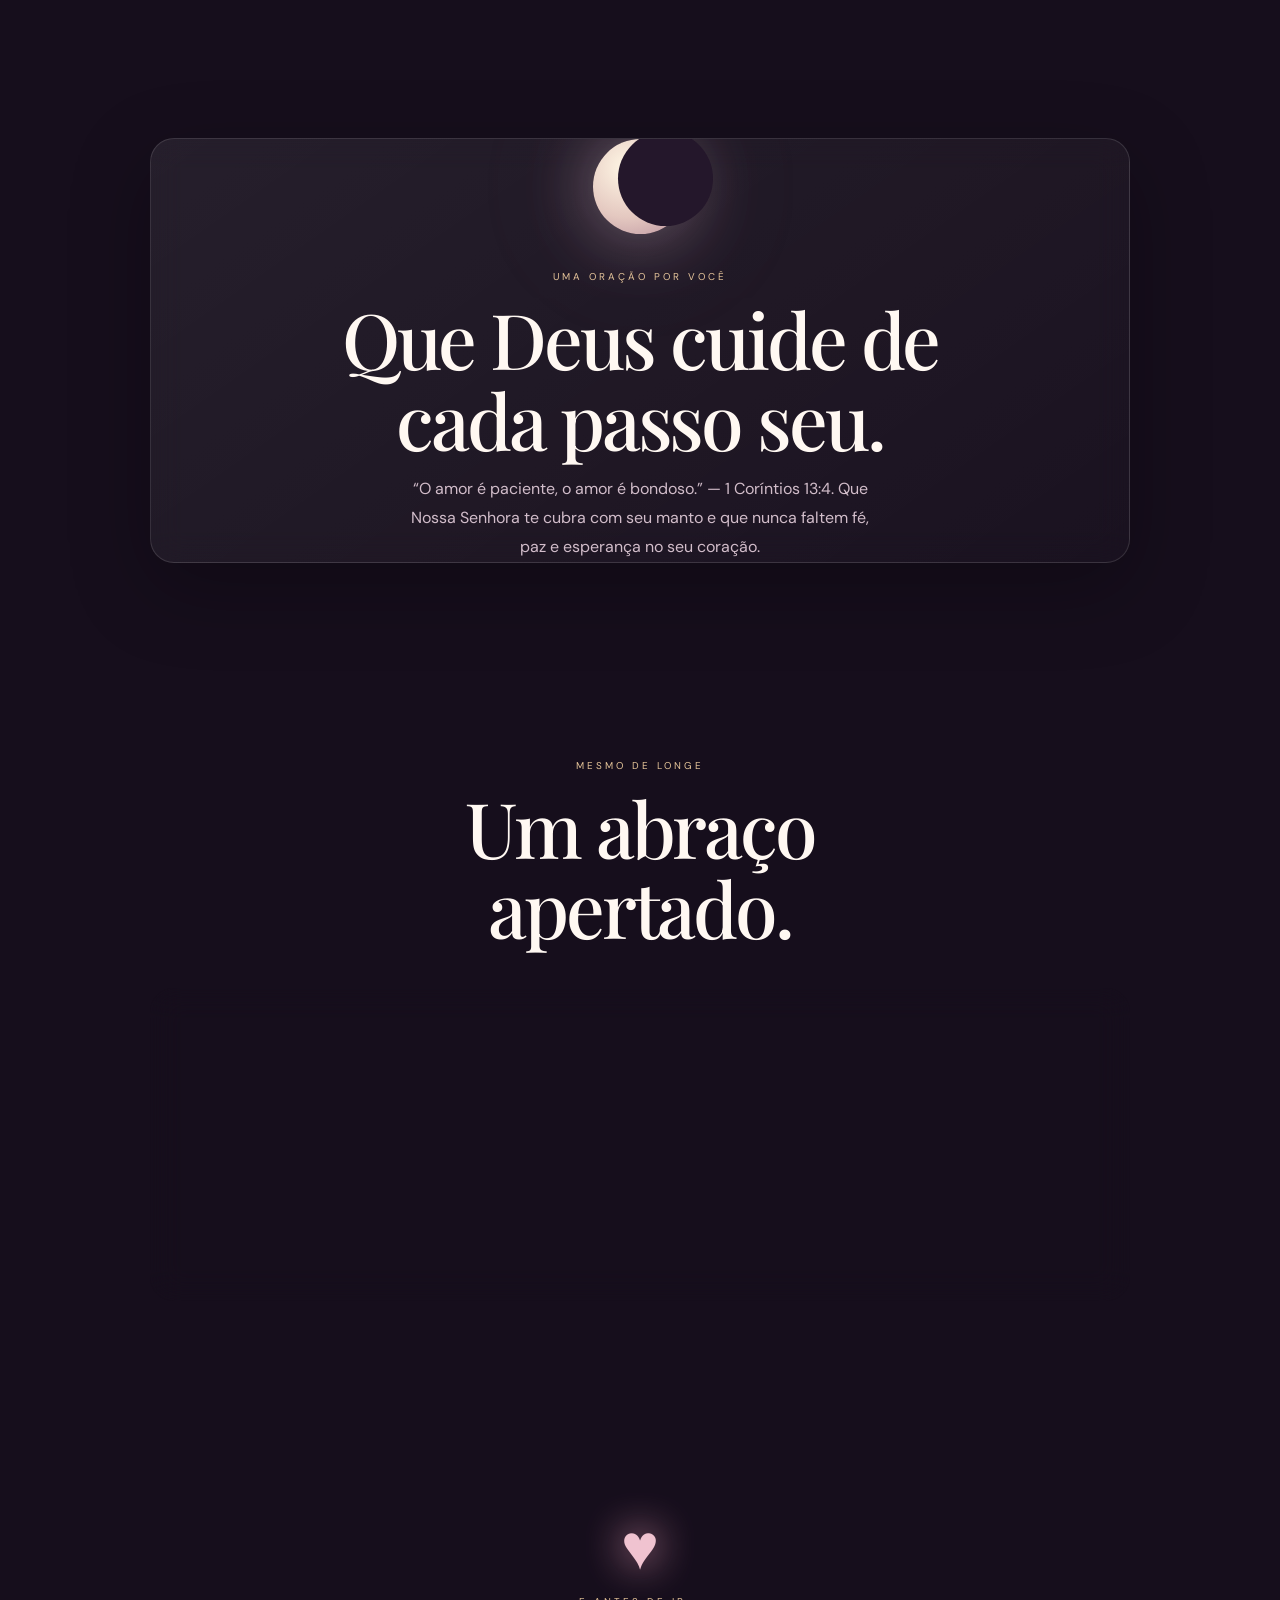
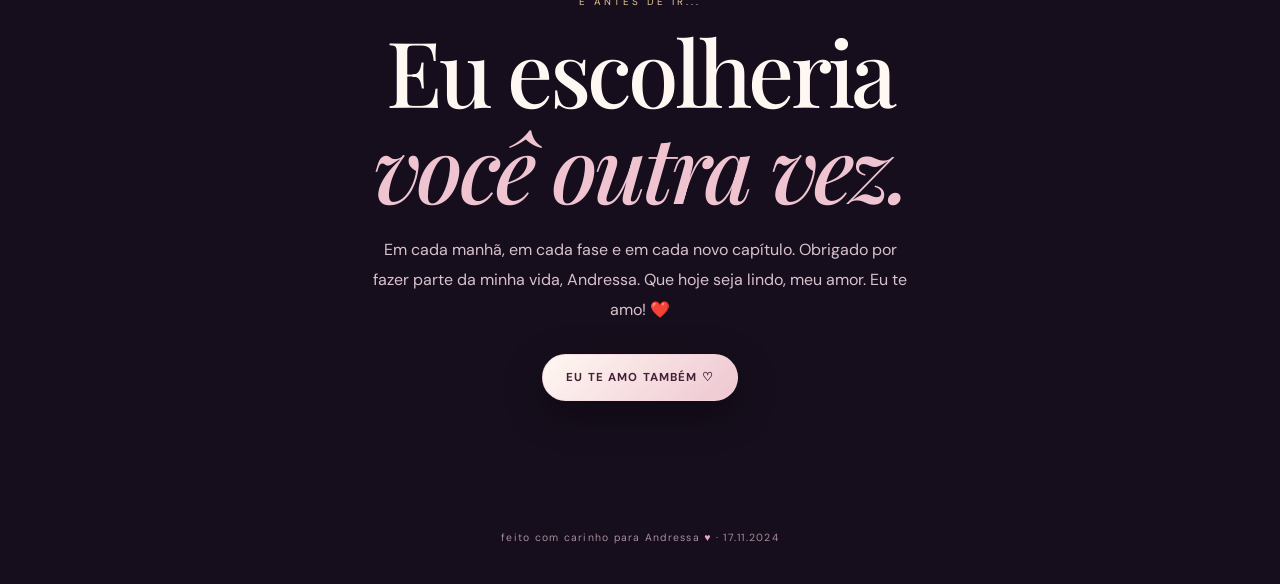
==== commit a4b6a549: "Expand romantic site with photo gallery, daily love potion and navigation polish" ====
--- a/index.html
+++ b/index.html
@@ -55,9 +55,35 @@
 @keyframes float{50%{transform:translateY(-12px)}}@keyframes spin{to{transform:rotate(360deg)}}@keyframes twinkle{to{opacity:.2;transform:scale(.5)}}@keyframes rise{from{opacity:0;transform:translateY(22px)}to{opacity:1;transform:none}}@keyframes bob{50%{transform:translateY(5px)}}@keyframes fall{to{transform:translate3d(var(--x),110vh,0) rotate(520deg);opacity:0}}@keyframes heartbeat{0%,100%{transform:scale(1)}12%{transform:scale(1.12)}24%{transform:scale(1)}36%{transform:scale(1.08)}48%{transform:scale(1)}} 
 @media(max-width:650px){header{padding:14px 16px}.brand{font-size:.58rem}nav{gap:11px}nav a{font-size:.58rem}nav a:nth-child(3),nav a:nth-child(4){display:none}.sound{padding:8px 10px}.hero{min-height:94svh}.rose-stage{min-height:380px}.memories{grid-template-columns:repeat(2,1fr)}.memory:last-child{display:none}.counter{grid-template-columns:repeat(2,1fr);max-width:380px}.count{padding:18px 6px}.moment{margin-left:45px;padding:19px}.timeline:before{left:15px}.moment:before{left:-35px}.content{padding:70px 0!important}}
 @media(prefers-reduced-motion:reduce){*,*:before,*:after{animation-duration:.01ms!important;animation-iteration-count:1!important;scroll-behavior:auto!important;transition-duration:.01ms!important}}
+
+/* Refinamentos: navegação, acessibilidade e experiências extras */
+:focus-visible{outline:2px solid #f3cbd5;outline-offset:4px}
+::selection{background:#e6a9b9;color:#281522}
+.reading-progress{position:fixed;z-index:40;top:0;left:0;width:0;height:3px;background:linear-gradient(90deg,#e8a9bd,#f1d4a7);box-shadow:0 0 12px #efb7ca;transition:width .08s linear}
+.float-tools{position:fixed;z-index:14;right:18px;bottom:18px;display:flex;flex-direction:column;gap:9px}
+.float-tools button{width:44px;height:44px;border:1px solid #ffffff38;border-radius:50%;background:#2c1a2dcc;color:#f8e5ea;backdrop-filter:blur(12px);font-size:1.05rem;cursor:pointer;box-shadow:0 8px 25px #0005;transition:transform .2s,background .2s}
+.float-tools button:hover{transform:translateY(-3px);background:#6a3855}
+.potion-card{max-width:700px;margin:auto;padding:clamp(25px,5vw,42px);text-align:center;position:relative;overflow:hidden}
+.potion-orb{width:112px;height:130px;margin:4px auto 22px;position:relative;display:grid;place-items:center;filter:drop-shadow(0 12px 20px #e7a7ba33)}
+.potion-orb:before{content:"";position:absolute;inset:10px 18px 0;border:2px solid #f3d9e477;border-radius:28px 28px 38px 38px;background:linear-gradient(160deg,#ffffff20 0 20%,#e5a5c455 21% 100%);clip-path:polygon(28% 0,72% 0,72% 20%,100% 42%,92% 100%,8% 100%,0 42%,28% 20%)}
+.potion-orb:after{content:"✧";position:absolute;color:#ffe9b9;font-size:2.2rem;text-shadow:0 0 20px #f4c7d6;animation:twinkle 1.8s infinite alternate}
+.potion-card h3{font:500 1.7rem var(--serif);margin:0 0 10px;color:#f5d9e1}
+.potion-card p{color:var(--muted);line-height:1.8;max-width:490px;margin:0 auto 20px;font-size:.88rem}
+.potion-result{min-height:54px;max-width:520px;margin:18px auto 0;padding:14px 18px;border:1px solid #ffffff20;border-radius:14px;background:#ffffff09;color:#f4dce3;font:italic 1.05rem/1.6 var(--serif)}
+.photo-tools{display:flex;justify-content:center;gap:10px;flex-wrap:wrap;margin:0 0 18px}
+.photo-tools .btn{padding:12px 17px;font-size:.64rem}
+.photo-hint{color:#bda8b4;font-size:.68rem;text-align:center;margin:-5px 0 18px}
+.memory{min-width:0}
+.memory .uploaded-photo{width:100%;height:100%;object-fit:cover;position:absolute;inset:0}
+.memory .remove-photo{position:absolute;z-index:2;right:8px;top:8px;width:30px;height:30px;border:1px solid #ffffff66;border-radius:50%;background:#251624bb;color:white;cursor:pointer;font-size:1rem}
+.memory.uploaded:after{content:"";position:absolute;inset:55% 0 0;background:linear-gradient(transparent,#160e1c88);pointer-events:none}
+.memory.uploaded .photo-label{position:absolute;z-index:1;bottom:12px;left:10px;right:10px;color:#fff;font-size:.7rem;text-shadow:0 2px 8px #000;text-align:left}
+@media(max-width:650px){.float-tools{right:12px;bottom:12px}.float-tools button{width:40px;height:40px}.photo-tools .btn{font-size:.6rem}}
+
 </style>
 </head>
 <body>
+<div class="reading-progress" id="readingProgress" aria-hidden="true"></div>
 <div class="noise"></div><div class="glow a"></div><div class="glow b"></div><div class="stars" id="stars"></div>
 <header><div class="brand">um presente <span>♡</span> para Andressa</div><nav><a href="#jardim">jardim</a><a href="#carta">carta</a><a href="#historia">história</a><a href="#memorias">memórias</a></nav><button class="sound" id="musicBtn" type="button" aria-label="Ir para a música">♫ Música</button></header>
 <main>
@@ -74,6 +100,7 @@
 <svg class="rose-svg" viewBox="0 0 230 280" xmlns="http://www.w3.org/2000/svg"><defs><linearGradient id="petal" x1="0" y1="0" x2="1" y2="1"><stop stop-color="#ffd5df"/><stop offset=".5" stop-color="#d86c91"/><stop offset="1" stop-color="#812d53"/></linearGradient><linearGradient id="leaf" x1="0" y1="0" x2="1" y2="1"><stop stop-color="#9dbb91"/><stop offset="1" stop-color="#355b49"/></linearGradient></defs><path d="M115 130 C112 175 120 210 111 260" stroke="#63866b" stroke-width="5" fill="none"/><path d="M114 208 C75 170 47 201 104 224Z" fill="url(#leaf)"/><path d="M115 231 C154 187 183 212 122 246Z" fill="url(#leaf)"/><g id="bloom"><path d="M115 128 C55 116 69 54 110 71 C93 24 158 22 143 76 C192 51 202 111 145 126 C178 147 143 177 115 143 C82 175 43 143 87 119Z" fill="url(#petal)" stroke="#f4b4c7" stroke-width="1.2"/><path d="M115 128 C75 99 100 54 123 83 C151 57 177 101 139 126 C160 150 124 164 115 137 C96 158 75 129 115 128Z" fill="#b94370"/><path d="M115 128 C98 105 120 83 135 102 C151 118 131 144 115 128Z" fill="#f5b6c8"/><path d="M112 123 Q118 109 128 119 Q131 130 119 134Z" fill="#7b294b"/></g></svg></button><div class="rose-caption" id="roseCaption">para a minha pessoa favorita ♡</div></div></section>
 <section class="content reveal" id="jardim"><div class="section-head"><span class="eyebrow">cultivado com carinho</span><h2>Nosso jardim do amor.</h2><p>Cada flor representa um carinho, um cuidado e um motivo para continuar fazendo nosso amor florescer.</p></div><div class="garden-wrap glass"><div class="garden-sky"></div><div class="garden-moon"></div><div class="garden-hill"></div><div class="garden-bed" id="gardenBed" aria-label="Jardim interativo"><div class="garden-flower"><div class="garden-stem"></div><i class="garden-leaf"></i><i class="garden-leaf right"></i><div class="garden-head"><i class="garden-petal"></i><i class="garden-petal"></i><i class="garden-petal"></i><i class="garden-petal"></i><i class="garden-petal"></i><i class="garden-center"></i></div></div><div class="garden-flower"><div class="garden-stem"></div><i class="garden-leaf"></i><i class="garden-leaf right"></i><div class="garden-head"><i class="garden-petal"></i><i class="garden-petal"></i><i class="garden-petal"></i><i class="garden-petal"></i><i class="garden-petal"></i><i class="garden-center"></i></div></div><div class="garden-flower"><div class="garden-stem"></div><i class="garden-leaf"></i><i class="garden-leaf right"></i><div class="garden-head"><i class="garden-petal"></i><i class="garden-petal"></i><i class="garden-petal"></i><i class="garden-petal"></i><i class="garden-petal"></i><i class="garden-center"></i></div></div></div><div class="garden-water" id="gardenWater"></div><p class="garden-note">“O amor floresce nos pequenos cuidados.”</p><div class="garden-controls"><button class="btn" id="plantBtn">＋ Plantar uma flor</button><button class="btn ghost" id="waterBtn">✧ Regar nosso jardim</button></div><p class="garden-status" id="gardenStatus" aria-live="polite">O jardim está esperando pelo seu carinho.</p></div></section>
 <section class="content reveal" id="musica"><div class="section-head"><span class="eyebrow">trilha sonora para nós</span><h2>Uma música para embalar seu dia.</h2><p>Escolhi uma canção romântica para acompanhar esse carinho. A música tentará começar assim que a página abrir; se o navegador bloquear o som automático, toque em play no vídeo.</p></div><div class="music-card glass"><iframe class="youtube-frame" src="https://www.youtube-nocookie.com/embed/sB8_zYjxSGg?autoplay=1&mute=0&rel=0&playsinline=1" title="Nando Reis e Ana Cañas — Pra Você Guardei o Amor" loading="eager" referrerpolicy="strict-origin-when-cross-origin" allow="accelerometer; autoplay; clipboard-write; encrypted-media; gyroscope; picture-in-picture; web-share" allowfullscreen></iframe><div class="music-caption"><h3>Pra Você Guardei o Amor</h3><p>Nando Reis &amp; Ana Cañas · Clipe oficial no YouTube<br>Uma canção para lembrar que o amor merece ser cuidado todos os dias. ♡</p></div></div></section>
+<section class="content reveal" id="pocao"><div class="section-head"><span class="eyebrow">um toque de magia</span><h2>Uma poção de carinho.</h2><p>Um pequeno feitiço para transformar qualquer manhã em um dia mais bonito.</p></div><div class="potion-card glass"><div class="potion-orb" aria-hidden="true"></div><h3>Poção do amor verdadeiro</h3><p>Ingredientes: uma pitada de saudade, duas colheres de cuidado, uma dose de fé e amor suficiente para todos os dias.</p><button class="btn" id="potionBtn">Preparar minha poção ✧</button><div class="potion-result" id="potionResult" aria-live="polite">Toque no botão e descubra seu feitiço de hoje. ♡</div></div></section>
 <section class="content reveal" id="carta"><div class="section-head"><span class="eyebrow">escrita com o coração</span><h2>Uma cartinha para você.</h2><p>Se eu pudesse, começaria todas as manhãs te dando um abraço bem apertado.</p></div>
 <article class="letter"><div class="eyebrow">para Andressa, com amor</div><h2>Bom dia, minha vida. ❤️</h2>
 <p>Espero que você acorde com o coração tranquilo e encontre motivos para sorrir em cada pedacinho deste dia. Queria estar pertinho agora, te dar um beijo na testa, te abraçar forte e lembrar olhando nos seus olhos o quanto você é especial para mim.</p>
@@ -86,12 +113,13 @@
 <section class="content reveal" id="historia"><div class="section-head"><span class="eyebrow">nossa caminhada</span><h2>Uma história que continua.</h2><p>Não são apenas datas. São capítulos de uma história que ainda tem muito para viver.</p></div>
 <div class="timeline"><article class="moment glass"><small>17 · 11 · 2024</small><h3>O começo de nós.</h3><p>O dia em que começou oficialmente uma das histórias mais especiais da minha vida.</p></article><article class="moment glass"><small>todos os dias depois</small><h3>Escolher e cuidar.</h3><p>Entre sorrisos, aprendizados e desafios, seguimos construindo nossa história, um dia de cada vez.</p></article><article class="moment glass"><small>o que ainda vem</small><h3>Nossos próximos capítulos.</h3><p>Mais abraços, conquistas, viagens, sonhos compartilhados e manhãs para desejar bom dia.</p></article></div></section>
 <section class="content reveal" id="memorias"><div class="section-head"><span class="eyebrow">nosso álbum</span><h2>Pequenos grandes momentos.</h2><p>Este espaço está esperando pelas nossas fotos favoritas. Depois, é só colocar as imagens na pasta e atualizar a lista no código.</p></div>
-<div class="memories" id="gallery"><div class="memory"><span><b>♡</b>Uma foto do nosso começo</span></div><div class="memory"><span><b>✧</b>Um momento inesquecível</span></div><div class="memory"><span><b>♡</b>Nosso sorriso favorito</span></div></div></section>
+<div class="photo-tools"><button class="btn" id="addPhotosBtn" type="button">＋ Adicionar nossas fotos</button><button class="btn ghost" id="clearPhotosBtn" type="button">Limpar fotos adicionadas</button><input id="photoInput" type="file" accept="image/*" multiple hidden></div><p class="photo-hint">Escolha fotos no seu celular. Elas ficam salvas neste navegador e neste aparelho.</p><div class="memories" id="gallery"><div class="memory"><span><b>♡</b>Uma foto do nosso começo</span></div><div class="memory"><span><b>✧</b>Um momento inesquecível</span></div><div class="memory"><span><b>♡</b>Nosso sorriso favorito</span></div></div></section>
 <section class="content reveal"><div class="section-head"><span class="eyebrow">um carinho por dia</span><h2>Seu motivo para sorrir.</h2></div><div class="daily glass"><span class="eyebrow">mensagem de hoje</span><blockquote id="dailyQuote">“Meu lugar favorito sempre vai ser onde você estiver.”</blockquote><button class="btn ghost" id="newQuote">Quero outra mensagem ♡</button></div></section>
 <section class="content reveal"><div class="night-sky glass"><div><div class="moon"></div><span class="eyebrow">uma oração por você</span><h2>Que Deus cuide de cada passo seu.</h2><p>“O amor é paciente, o amor é bondoso.” — 1 Coríntios 13:4. Que Nossa Senhora te cubra com seu manto e que nunca faltem fé, paz e esperança no seu coração.</p></div></div></section>
 <section class="content reveal"><div class="section-head"><span class="eyebrow">mesmo de longe</span><h2>Um abraço apertado.</h2></div><div class="hug-area glass"><span class="hug-heart">♡</span><p class="hug-message" id="hugMessage">Tem abraço meu guardadinho esperando por você.</p><button class="btn" id="hugBtn">Receber meu abraço ♡</button></div></section>
 <section class="final reveal"><div class="final-heart">♥</div><span class="eyebrow">e antes de ir...</span><h2>Eu escolheria<br><em>você outra vez.</em></h2><p>Em cada manhã, em cada fase e em cada novo capítulo. Obrigado por fazer parte da minha vida, Andressa. Que hoje seja lindo, meu amor. Eu te amo! ❤️</p><button class="btn" id="finalBtn">Eu te amo também ♡</button></section>
 </main>
+<div class="float-tools"><button id="backToTop" type="button" aria-label="Voltar ao topo" title="Voltar ao topo">↑</button><button id="quickGarden" type="button" aria-label="Ir para nosso jardim" title="Nosso jardim">❀</button></div>
 <footer>feito com carinho para Andressa <span class="footer-heart">♥</span> · 17.11.2024</footer><div class="toast" id="toast" role="status" aria-live="polite"></div>
 
 <script>
@@ -118,5 +146,78 @@
 document.getElementById("waterBtn").addEventListener("click",()=>{gardenWater.classList.remove("active");void gardenWater.offsetWidth;gardenWater.classList.add("active");gardenStatus.textContent="Jardim regado! Que nosso amor continue florescendo. ♡";petals(12)});
 const gallery=document.getElementById("gallery");if(CONFIG.photos.length){gallery.innerHTML="";CONFIG.photos.slice(0,20).forEach((src,i)=>{const card=document.createElement("div");card.className="memory";const img=document.createElement("img");img.src=src;img.alt="Memória especial do casal "+(i+1);img.loading="lazy";card.appendChild(img);gallery.appendChild(card)})}
 const observer=new IntersectionObserver(entries=>entries.forEach(e=>{if(e.isIntersecting){e.target.classList.add("in");observer.unobserve(e.target)}}),{threshold:.12});document.querySelectorAll(".reveal").forEach(el=>observer.observe(el));
+
+/* Recursos extras: poção diária, galeria pessoal e navegação */
+const potionLines=[
+"Feitiço de hoje: que seu sorriso ilumine até os caminhos que parecem nublados. ✨",
+"Poção preparada: uma dose de coragem, duas de paz e amor infinito para acompanhar você.",
+"Encantamento: que Deus guie seus passos e que Nossa Senhora cuide de você em cada instante. ♡",
+"Fórmula secreta: nunca se esqueça de que você é amada, admirada e capaz de realizar seus sonhos.",
+"Feitiço do abraço: mesmo quando eu não estiver pertinho, meu carinho encontra um jeito de chegar até você.",
+"Poção especial: que hoje a vida devolva em dobro toda a luz bonita que existe em você.",
+"Encantamento do nosso amor: cuidar, respeitar, ter paciência e escolher um ao outro todos os dias."
+];
+document.getElementById("potionBtn")?.addEventListener("click",()=>{
+ const result=document.getElementById("potionResult");
+ const line=potionLines[Math.floor(Math.random()*potionLines.length)];
+ result.animate([{opacity:.15,transform:"translateY(8px) scale(.98)"},{opacity:1,transform:"none"}],{duration:500});
+ result.textContent=line;petals(14);
+});
+const progress=document.getElementById("readingProgress");
+function updateReadingProgress(){
+ const max=document.documentElement.scrollHeight-innerHeight;
+ progress.style.width=(max>0?Math.min(100,scrollY/max*100):0)+"%";
+}
+addEventListener("scroll",updateReadingProgress,{passive:true});updateReadingProgress();
+document.getElementById("backToTop")?.addEventListener("click",()=>scrollTo({top:0,behavior:reduce?"auto":"smooth"}));
+document.getElementById("quickGarden")?.addEventListener("click",()=>document.getElementById("jardim").scrollIntoView({behavior:reduce?"auto":"smooth"}));
+
+/* Galeria: fotos escolhidas pela Andressa ficam neste navegador, sem envio a servidor. */
+(()=>{
+ const input=document.getElementById("photoInput"),add=document.getElementById("addPhotosBtn");
+ const clear=document.getElementById("clearPhotosBtn"),gallery=document.getElementById("gallery");
+ if(!input||!add||!gallery)return;
+ const KEY="andressa-love-gallery-v1";let photos=[];
+ try{photos=JSON.parse(localStorage.getItem(KEY)||"[]");if(!Array.isArray(photos))photos=[]}catch{photos=[]}
+ function persist(){try{localStorage.setItem(KEY,JSON.stringify(photos));return true}catch{notify("O armazenamento deste aparelho está cheio. Remova algumas fotos e tente novamente.");return false}}
+ function draw(){
+  gallery.innerHTML="";
+  if(!photos.length){gallery.innerHTML='<div class="memory"><span><b>♡</b>Uma foto do nosso começo</span></div><div class="memory"><span><b>✧</b>Um momento inesquecível</span></div><div class="memory"><span><b>♡</b>Nosso sorriso favorito</span></div>';return}
+  photos.forEach((src,i)=>{
+   const card=document.createElement("div");card.className="memory uploaded";
+   const img=document.createElement("img");img.className="uploaded-photo";img.src=src;img.alt="Foto especial do casal "+(i+1);
+   const label=document.createElement("span");label.className="photo-label";label.textContent="Uma lembrança nossa ♡";
+   const del=document.createElement("button");del.className="remove-photo";del.type="button";del.textContent="×";del.setAttribute("aria-label","Remover foto "+(i+1));
+   del.addEventListener("click",()=>{photos.splice(i,1);persist();draw();notify("Foto removida da galeria deste aparelho.")});
+   card.append(img,label,del);gallery.appendChild(card);
+  });
+ }
+ function compress(file){return new Promise((resolve,reject)=>{
+  const reader=new FileReader();reader.onerror=reject;
+  reader.onload=()=>{const img=new Image();img.onerror=reject;img.onload=()=>{
+   const scale=Math.min(1,1200/Math.max(img.width,img.height));
+   const canvas=document.createElement("canvas");canvas.width=Math.round(img.width*scale);canvas.height=Math.round(img.height*scale);
+   canvas.getContext("2d").drawImage(img,0,0,canvas.width,canvas.height);resolve(canvas.toDataURL("image/jpeg",.78));
+  };img.src=reader.result};reader.readAsDataURL(file);
+ })}
+ add.addEventListener("click",()=>input.click());
+ input.addEventListener("change",async()=>{
+  const files=Array.from(input.files||[]).filter(f=>f.type.startsWith("image/"));
+  if(!files.length)return;
+  if(photos.length+files.length>6){notify("A galeria aceita até 6 fotos. Remova alguma antes de adicionar outras.");input.value="";return}
+  for(const file of files){
+   if(file.size>12*1024*1024){notify("Uma foto passou de 12 MB e foi ignorada.");continue}
+   try{const src=await compress(file);photos.push(src);if(!persist()){photos.pop();break}}
+   catch{notify("Não consegui carregar uma das imagens. Tente outra foto.")}
+  }
+  draw();input.value="";notify("Suas lembranças foram adicionadas a este aparelho. ♡");
+ });
+ clear.addEventListener("click",()=>{
+  if(!photos.length){notify("Ainda não há fotos adicionadas.");return}
+  photos=[];persist();draw();notify("A galeria voltou ao estado inicial.");
+ });
+ draw();
+})();
+
 </script>
 </body></html>
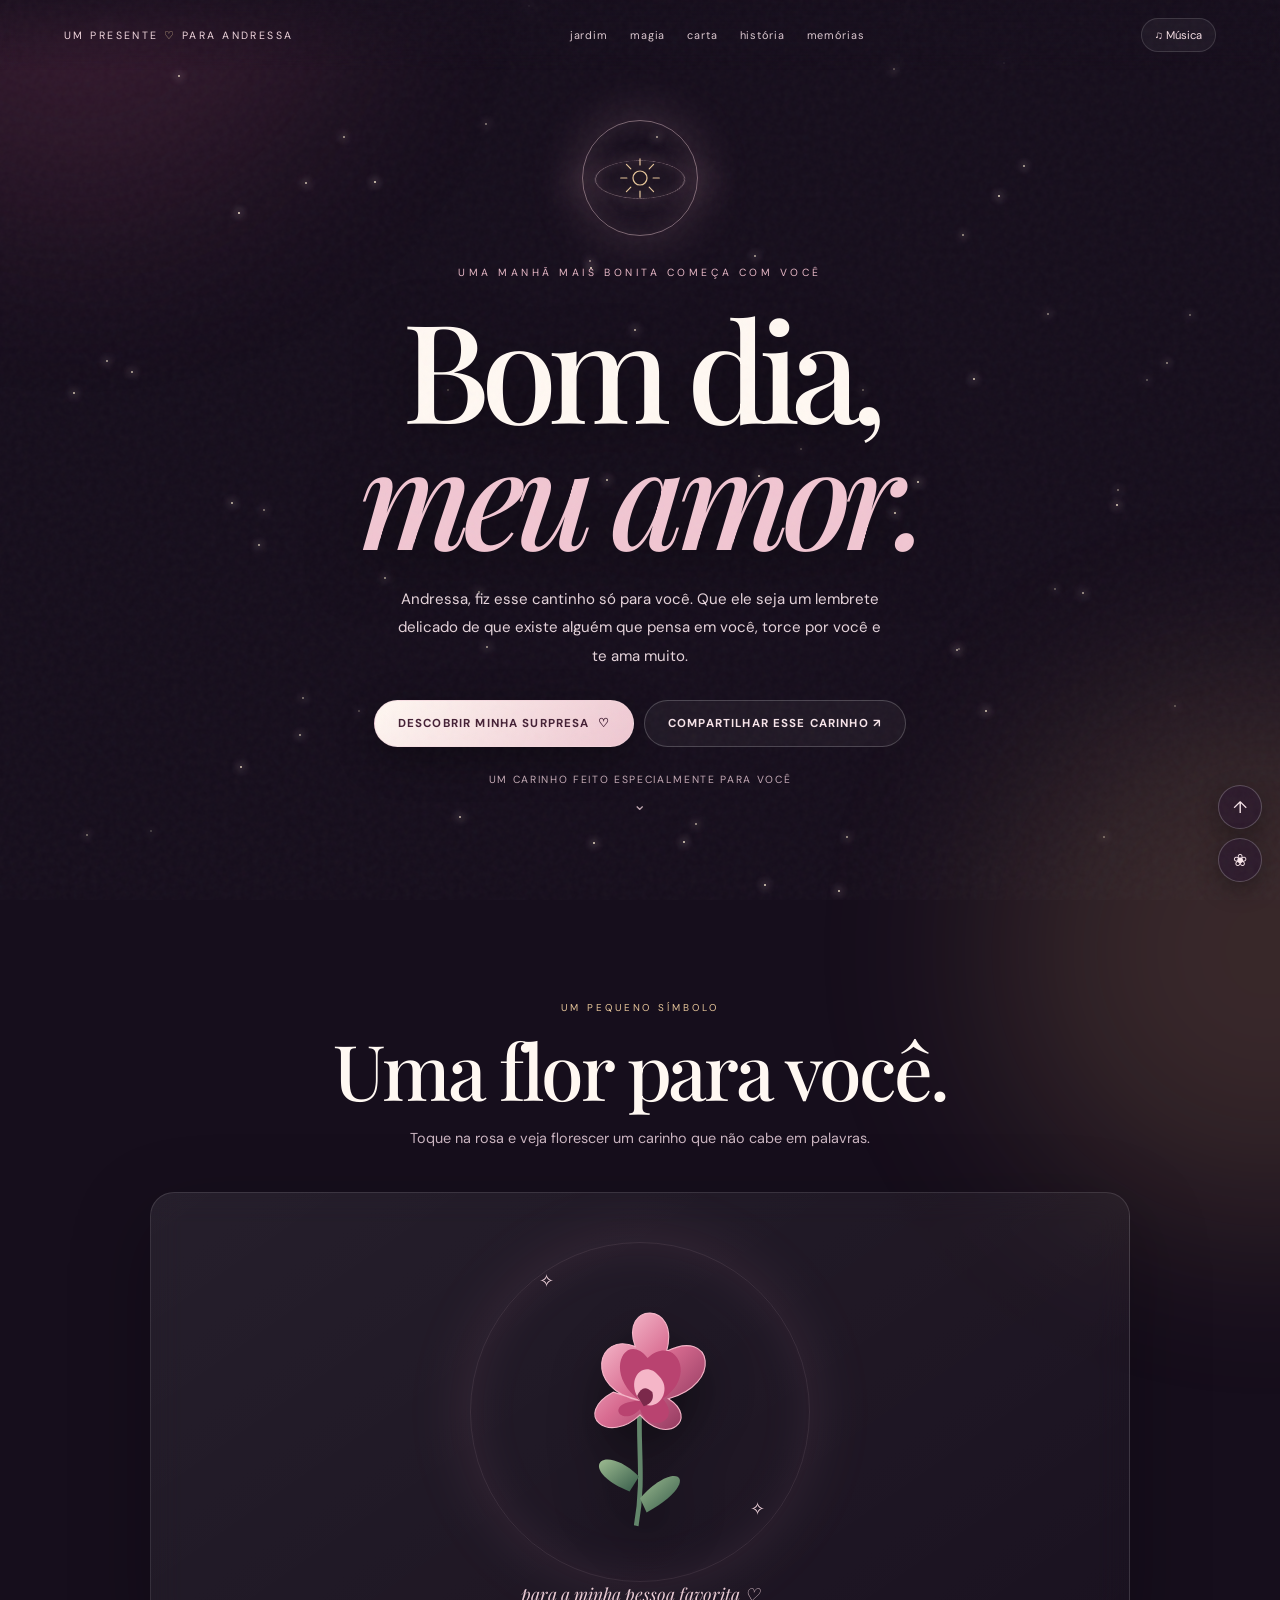
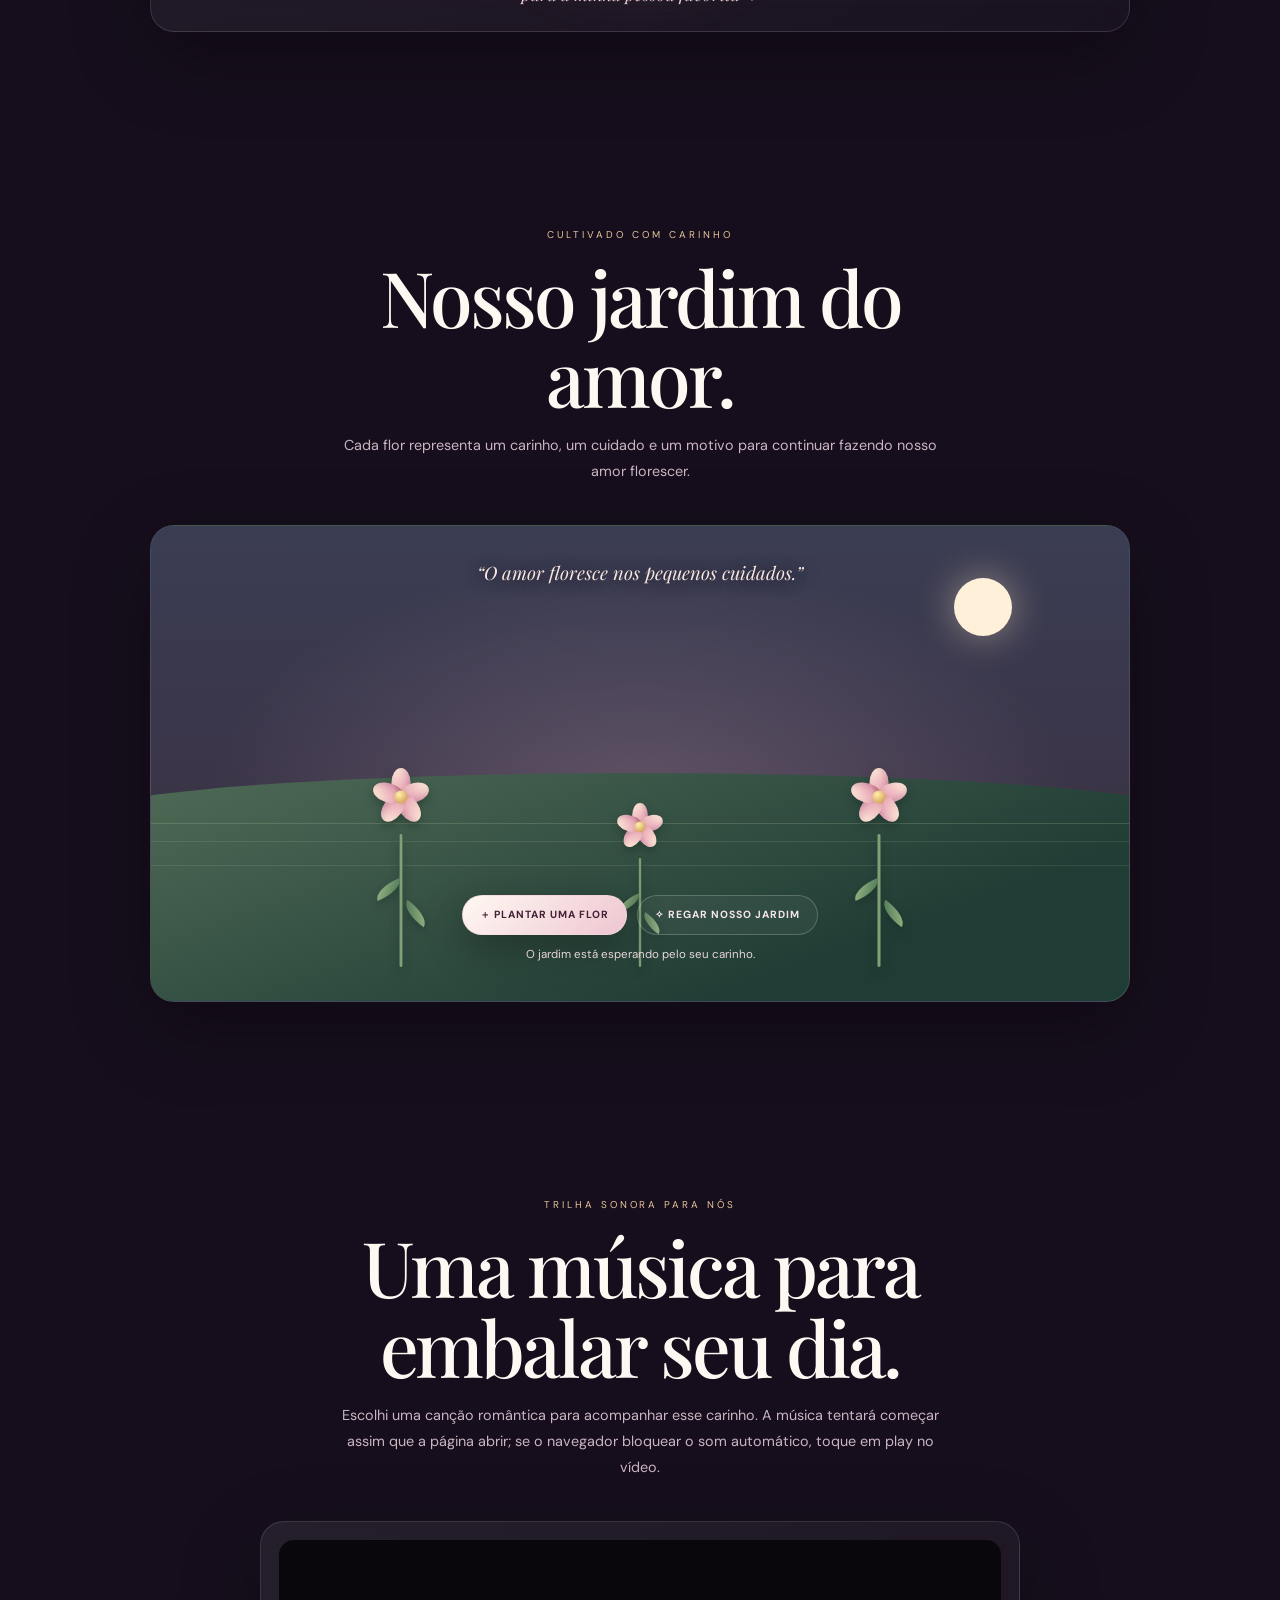
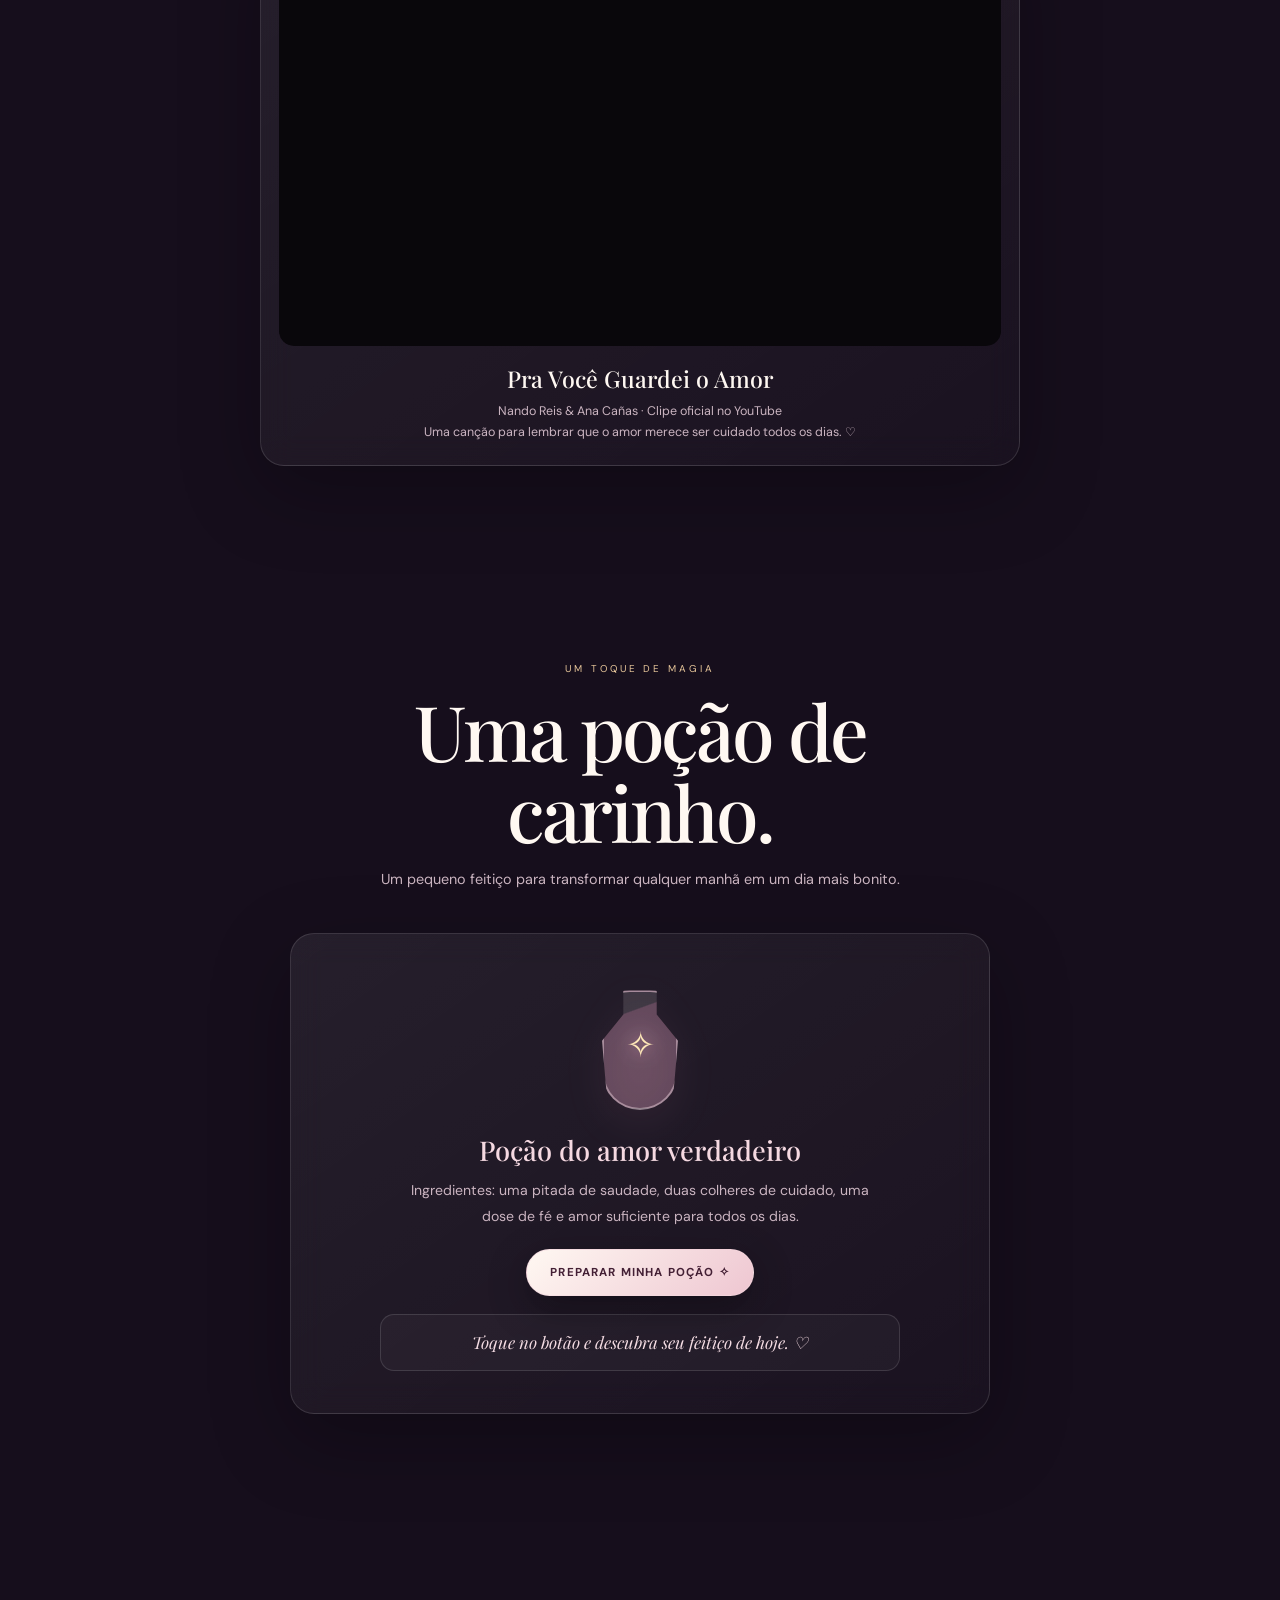
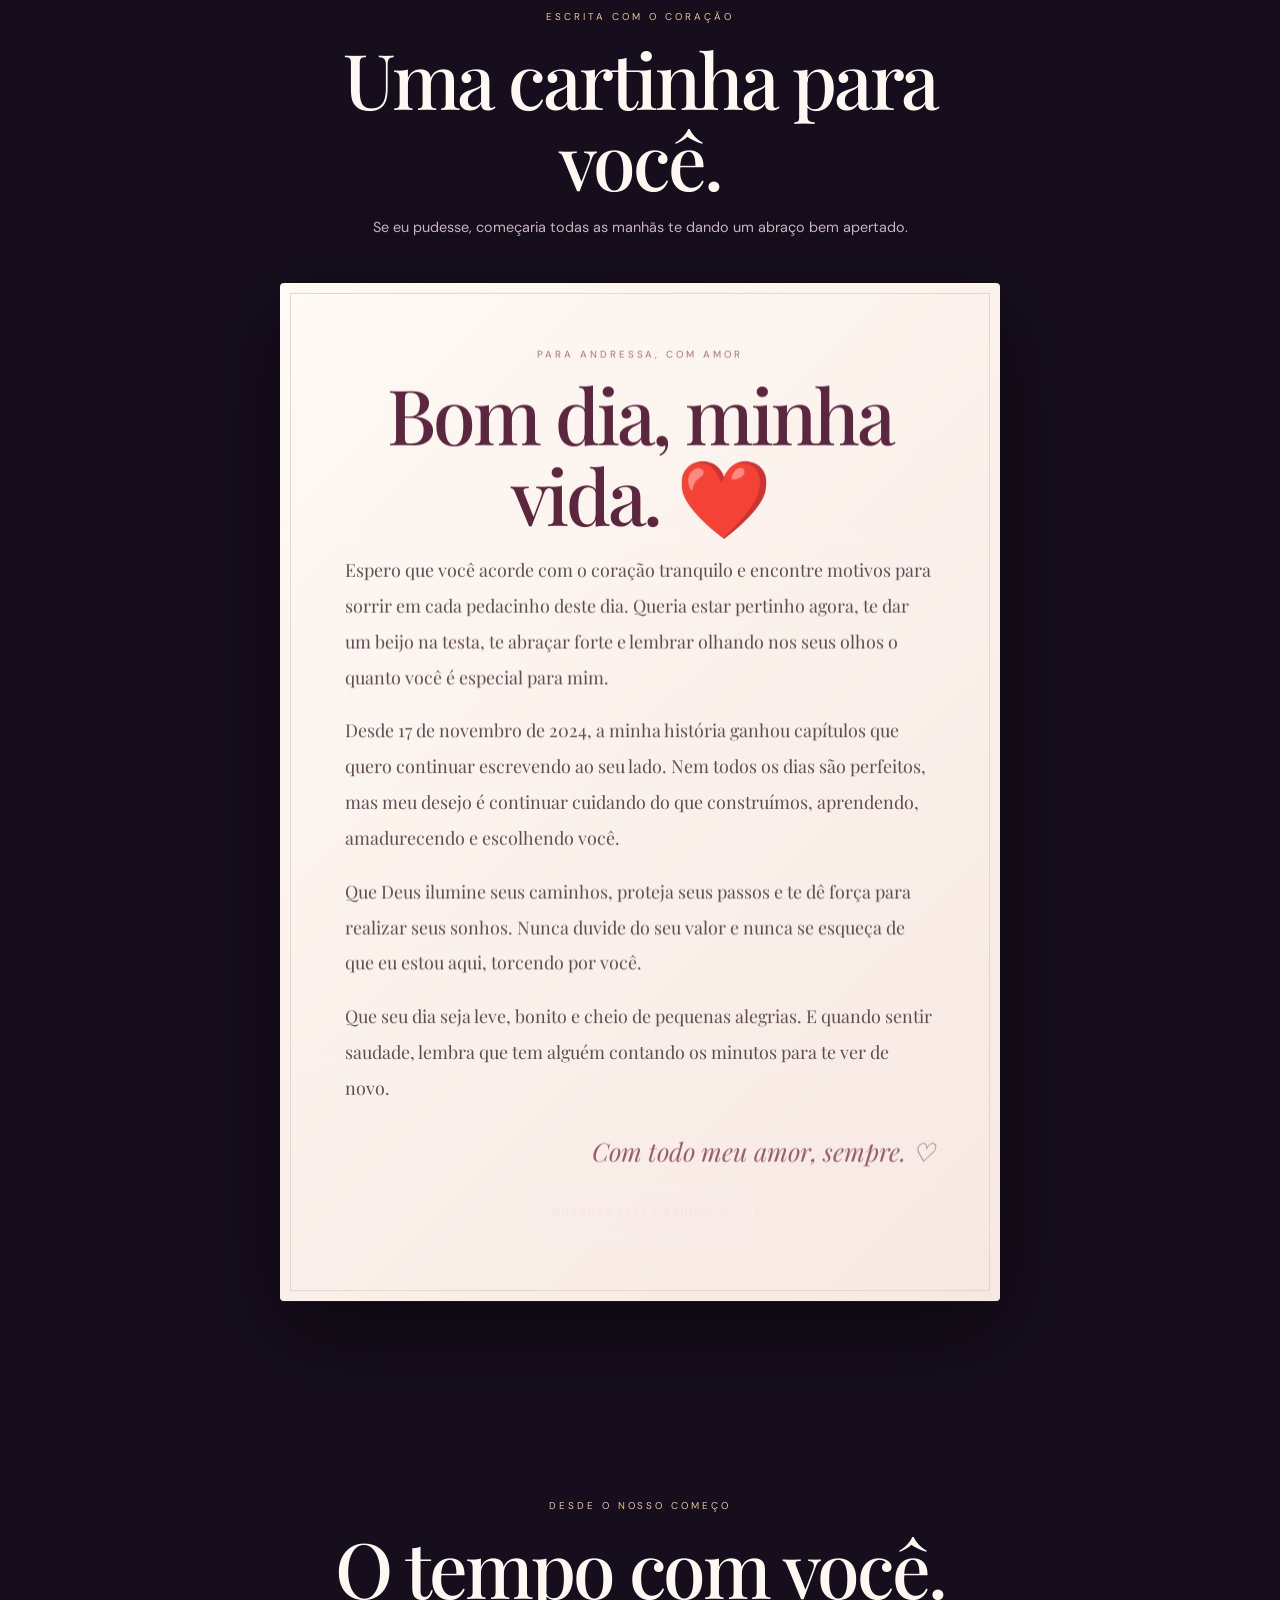
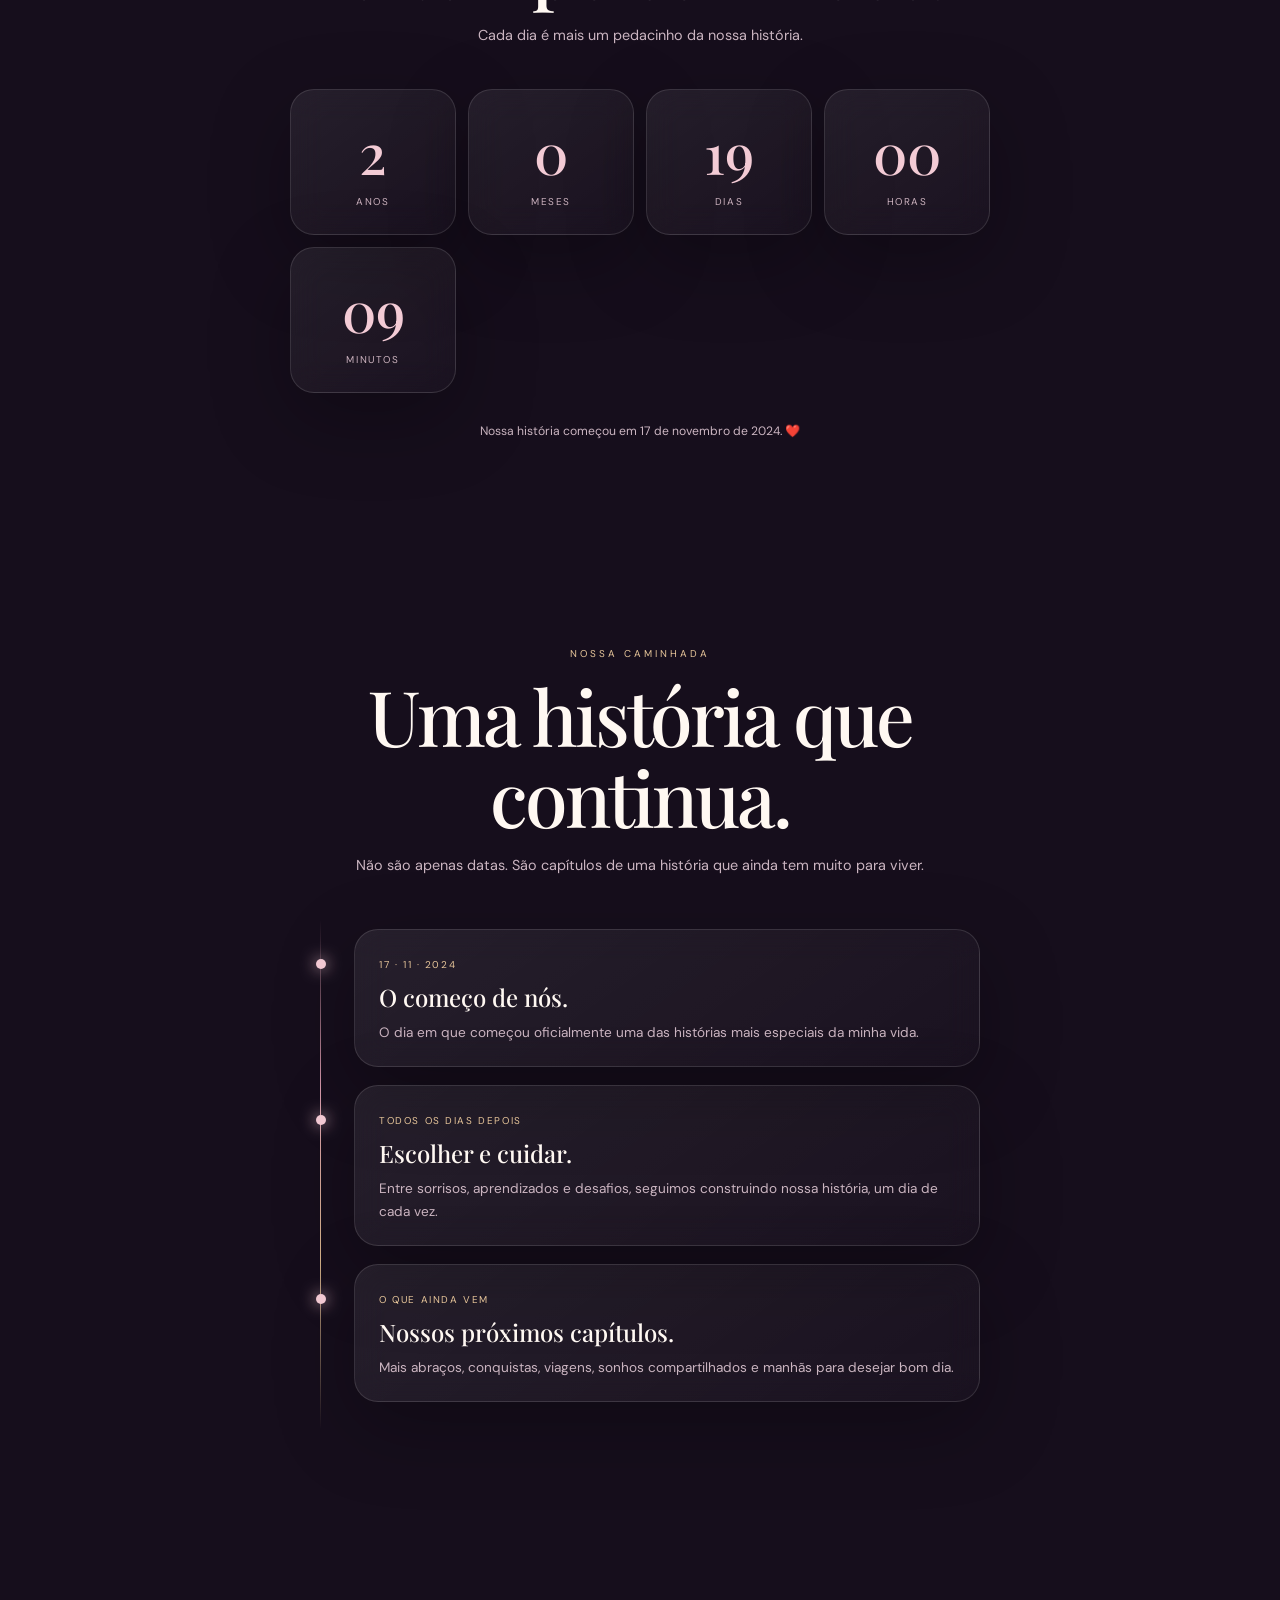
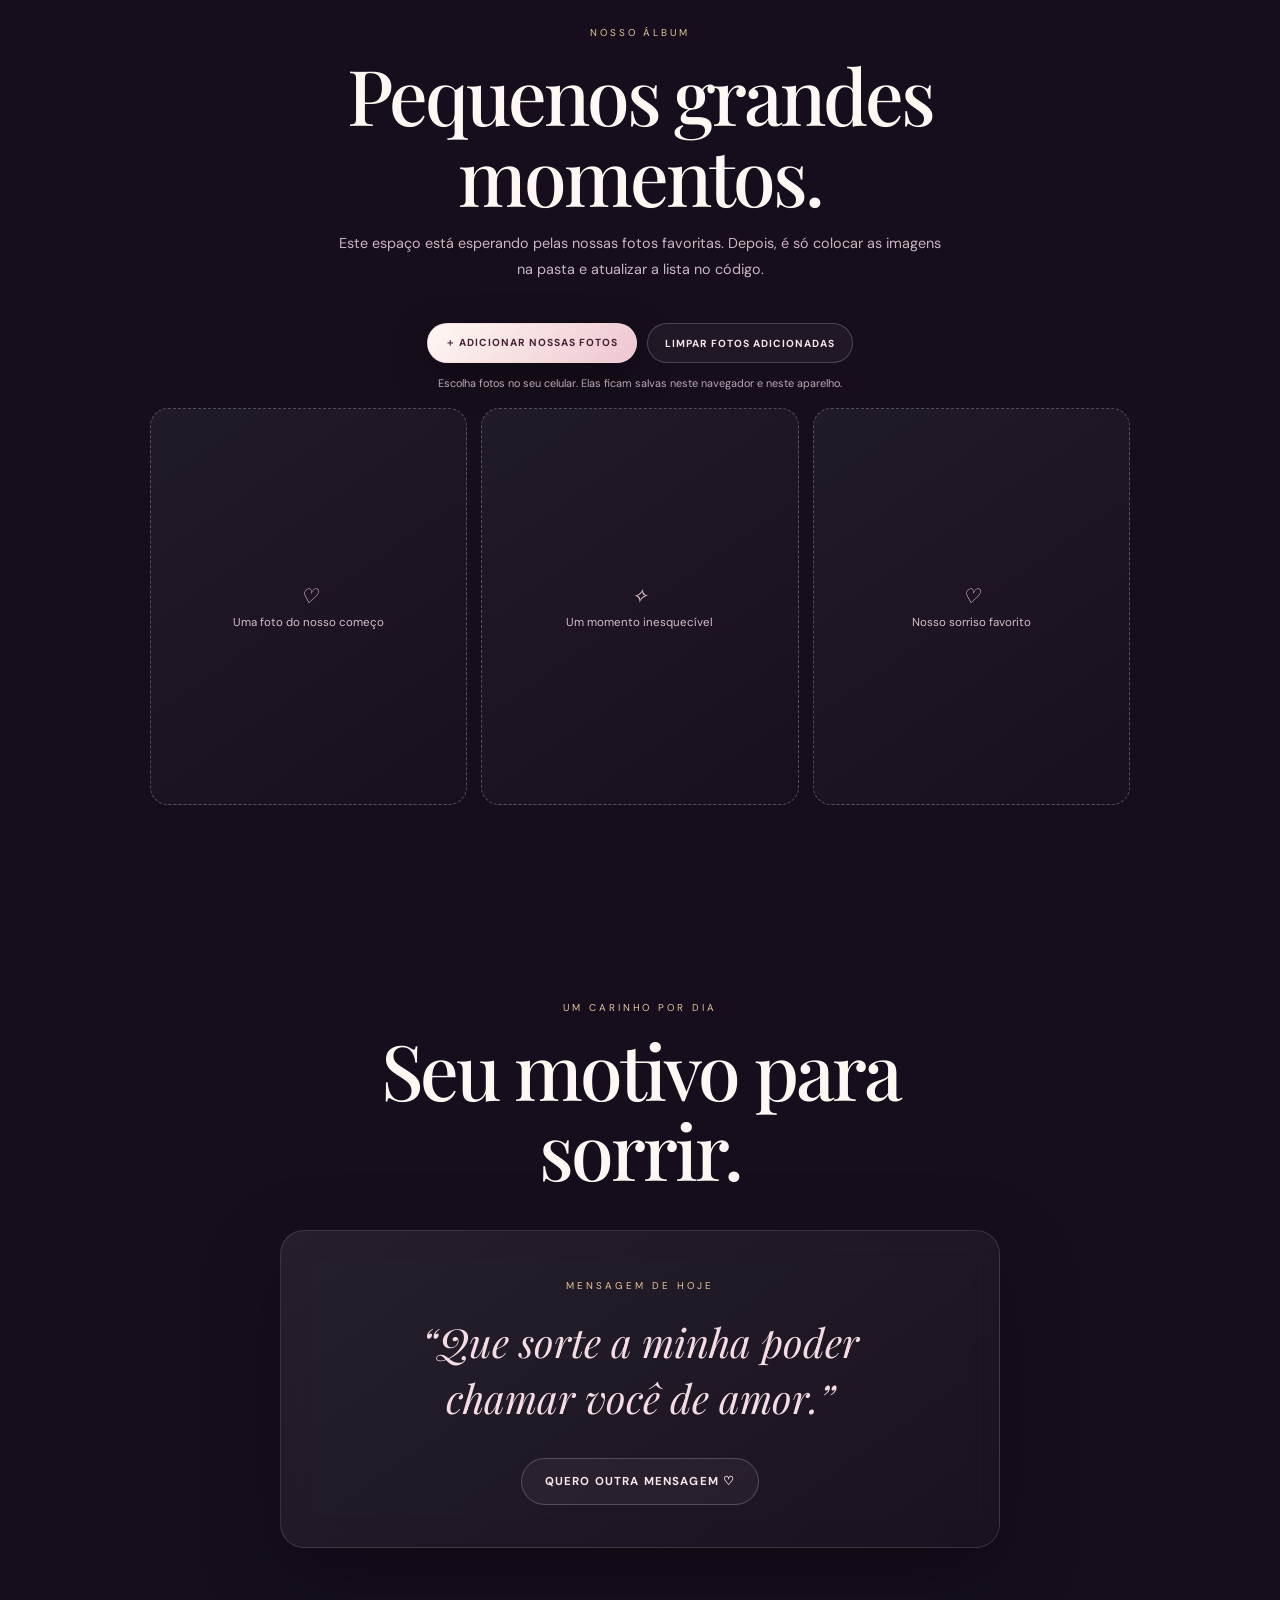
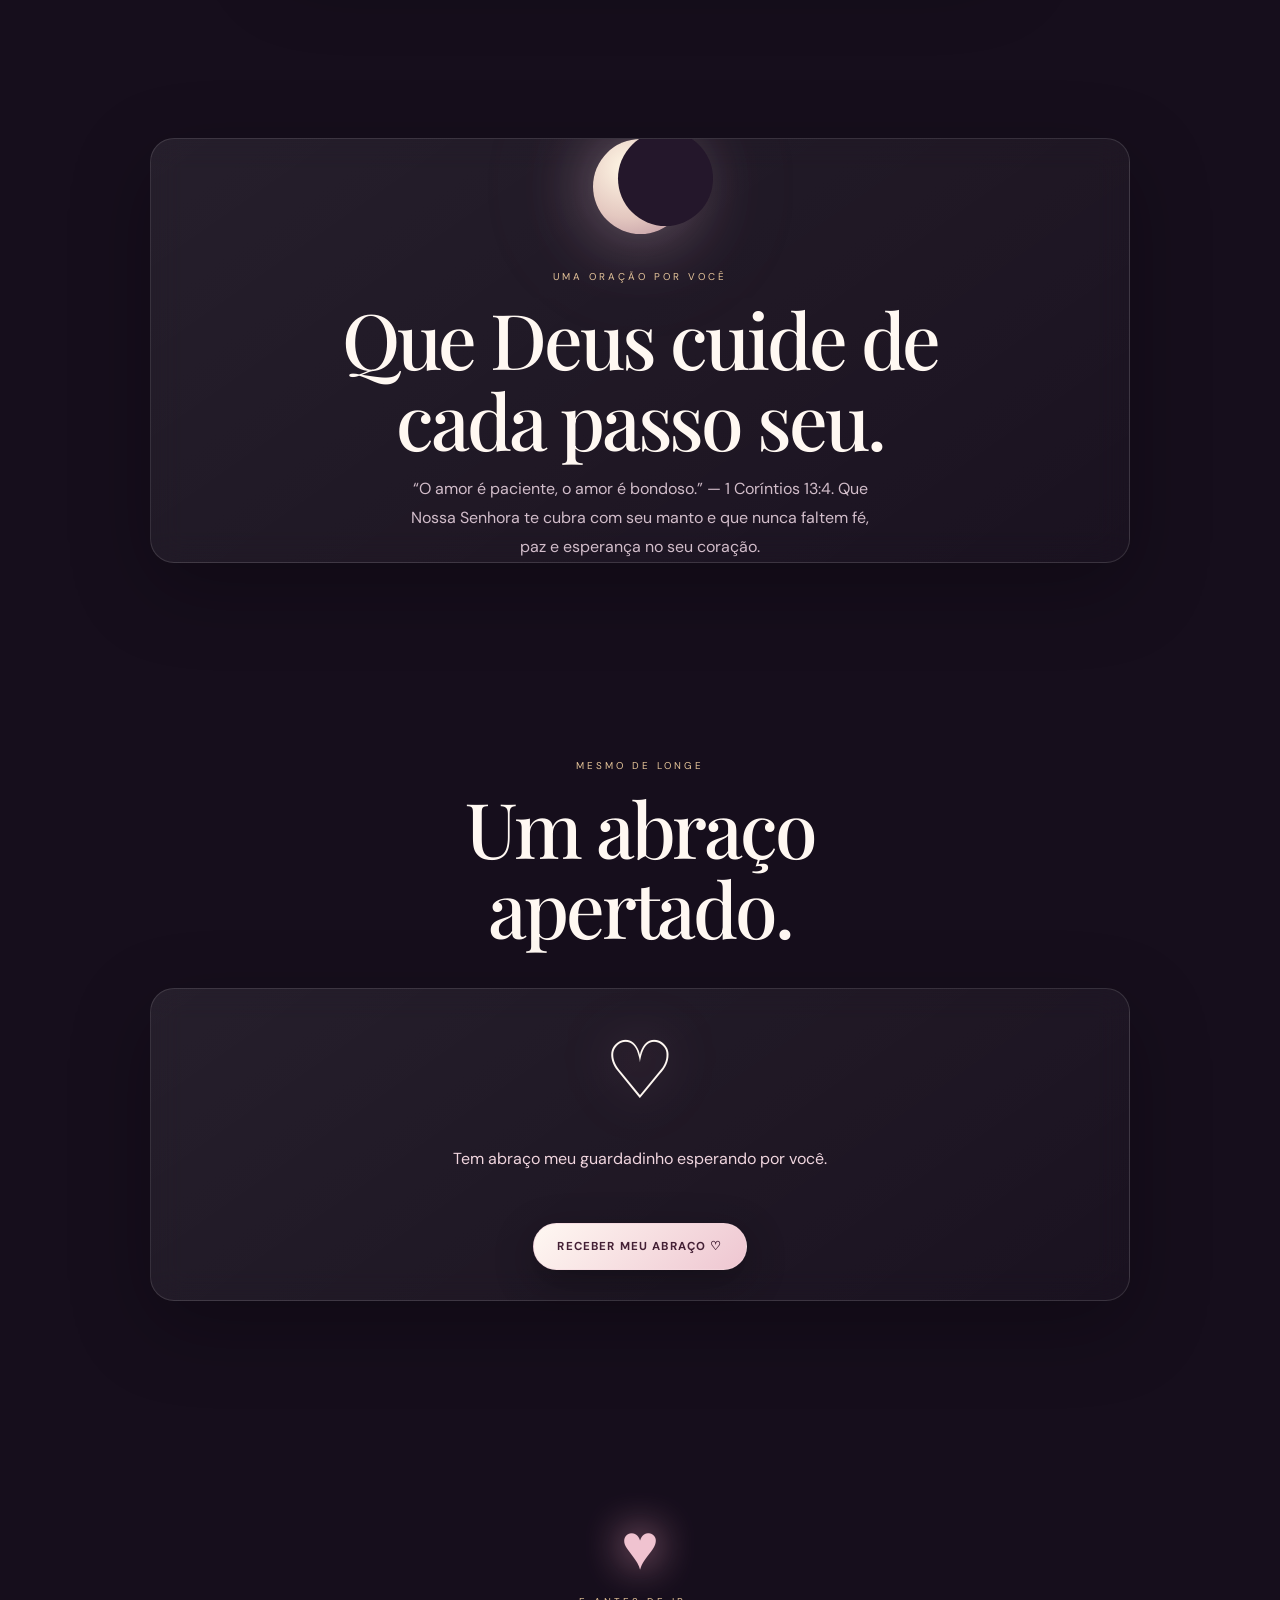
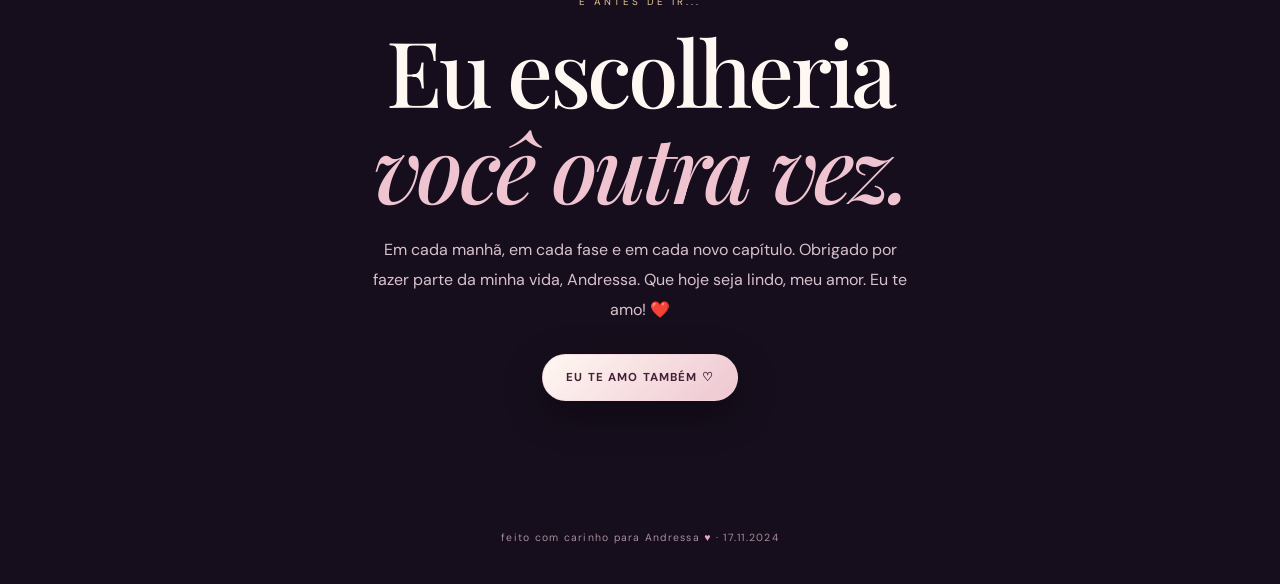
==== commit cf7acfe1: "Add share action and magical section navigation" ====
--- a/index.html
+++ b/index.html
@@ -85,7 +85,7 @@
 <body>
 <div class="reading-progress" id="readingProgress" aria-hidden="true"></div>
 <div class="noise"></div><div class="glow a"></div><div class="glow b"></div><div class="stars" id="stars"></div>
-<header><div class="brand">um presente <span>♡</span> para Andressa</div><nav><a href="#jardim">jardim</a><a href="#carta">carta</a><a href="#historia">história</a><a href="#memorias">memórias</a></nav><button class="sound" id="musicBtn" type="button" aria-label="Ir para a música">♫ Música</button></header>
+<header><div class="brand">um presente <span>♡</span> para Andressa</div><nav><a href="#jardim">jardim</a><a href="#pocao">magia</a><a href="#carta">carta</a><a href="#historia">história</a><a href="#memorias">memórias</a></nav><button class="sound" id="musicBtn" type="button" aria-label="Ir para a música">♫ Música</button></header>
 <main>
 <section class="hero">
 <div class="hero-inner">
@@ -93,7 +93,7 @@
 <p class="kicker">uma manhã mais bonita começa com você</p>
 <h1>Bom dia,<em>meu amor.</em></h1>
 <p class="hero-copy">Andressa, fiz esse cantinho só para você. Que ele seja um lembrete delicado de que existe alguém que pensa em você, torce por você e te ama muito.</p>
-<button class="btn" id="startBtn">Descobrir minha surpresa&nbsp; ♡</button><div class="scroll-note">um carinho feito especialmente para você<span>⌄</span></div>
+<div style="display:flex;justify-content:center;gap:10px;flex-wrap:wrap"><button class="btn" id="startBtn">Descobrir minha surpresa&nbsp; ♡</button><button class="btn ghost" id="shareSiteBtn" type="button">Compartilhar esse carinho ↗</button></div><div class="scroll-note">um carinho feito especialmente para você<span>⌄</span></div>
 </div></section>
 <section class="content reveal" id="rosa"><div class="section-head"><span class="eyebrow">um pequeno símbolo</span><h2>Uma flor para você.</h2><p>Toque na rosa e veja florescer um carinho que não cabe em palavras.</p></div>
 <div class="rose-stage glass"><div class="rose-orbit"></div><button class="rose-button" id="roseBtn" aria-label="Fazer a rosa florescer">
@@ -130,6 +130,7 @@
 const toast=document.getElementById("toast");let toastTimer;
 function notify(t){toast.textContent=t;toast.classList.add("show");clearTimeout(toastTimer);toastTimer=setTimeout(()=>toast.classList.remove("show"),2600)}
 function petals(n=18){if(reduce)return;const symbols=["✿","♡","❀","✧"];for(let i=0;i<n;i++){const p=document.createElement("span");p.className="petal";p.textContent=symbols[Math.floor(Math.random()*symbols.length)];p.style.left=Math.random()*100+"vw";p.style.setProperty("--x",(Math.random()*180-90)+"px");p.style.setProperty("--d",(4+Math.random()*4)+"s");p.style.fontSize=(12+Math.random()*15)+"px";document.body.appendChild(p);p.addEventListener("animationend",()=>p.remove(),{once:true})}}
+document.getElementById("shareSiteBtn")?.addEventListener("click",async()=>{const data={title:"Bom dia, meu amor ♡",text:"Preparei um cantinho cheio de carinho para você. ❤️",url:location.href};try{if(navigator.share){await navigator.share(data)}else if(navigator.clipboard?.writeText){await navigator.clipboard.writeText(location.href);notify("Link copiado! Agora é só compartilhar. ♡")}else{notify("Copie o endereço do site para compartilhar. ♡")}}catch(e){if(e.name!=="AbortError")notify("Não foi possível compartilhar agora.")}});
 document.getElementById("startBtn").addEventListener("click",()=>{document.getElementById("rosa").scrollIntoView({behavior:reduce?"auto":"smooth"});petals(24)});
 document.getElementById("roseBtn").addEventListener("click",()=>{const bloom=document.getElementById("bloom");bloom.animate([{transform:"scale(.65) rotate(-18deg)"},{transform:"scale(1.12) rotate(8deg)"},{transform:"scale(1) rotate(0)"}],{duration:900,easing:"cubic-bezier(.2,.8,.2,1)"});document.getElementById("roseCaption").textContent="Assim como essa flor, meu carinho por você floresce todos os dias. ♡";petals(22)});
 document.getElementById("letterHeart").addEventListener("click",()=>{notify("Esse carinho é todinho seu, meu amor. ♡");petals(12)});
